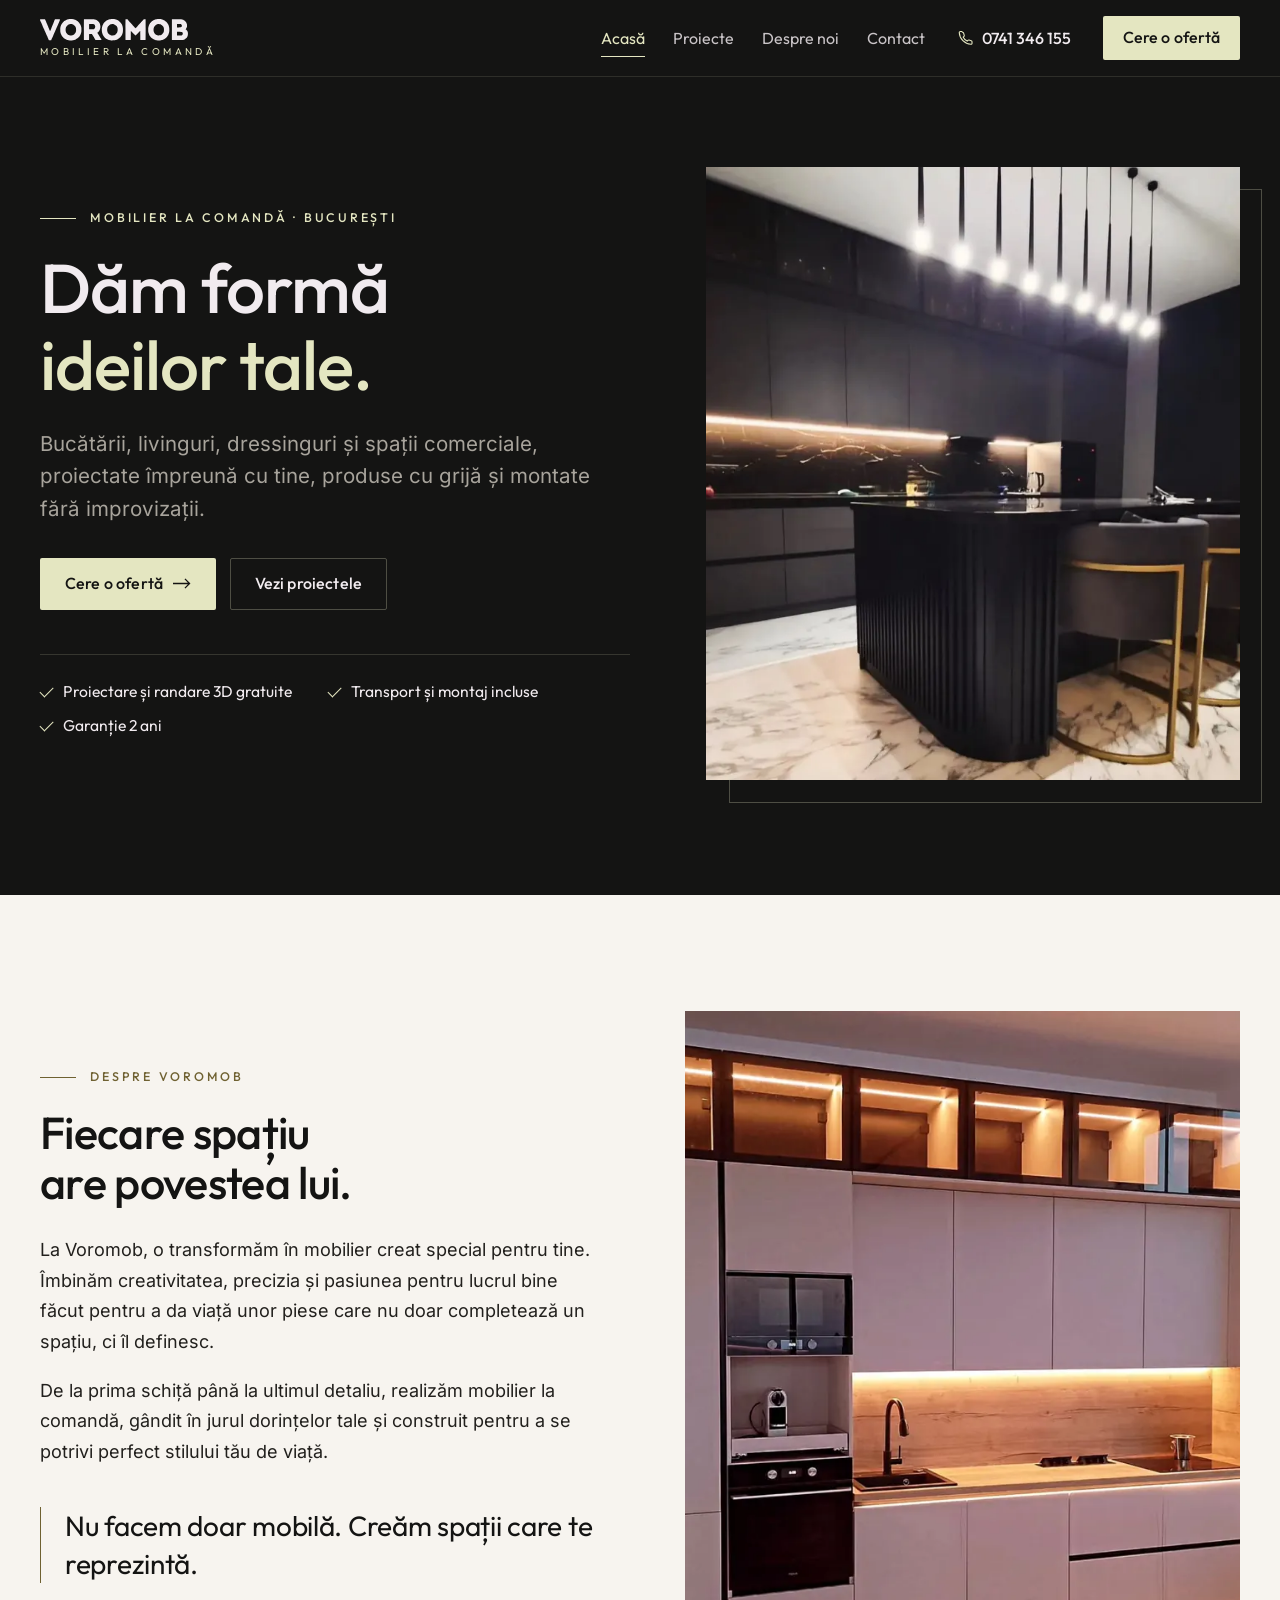
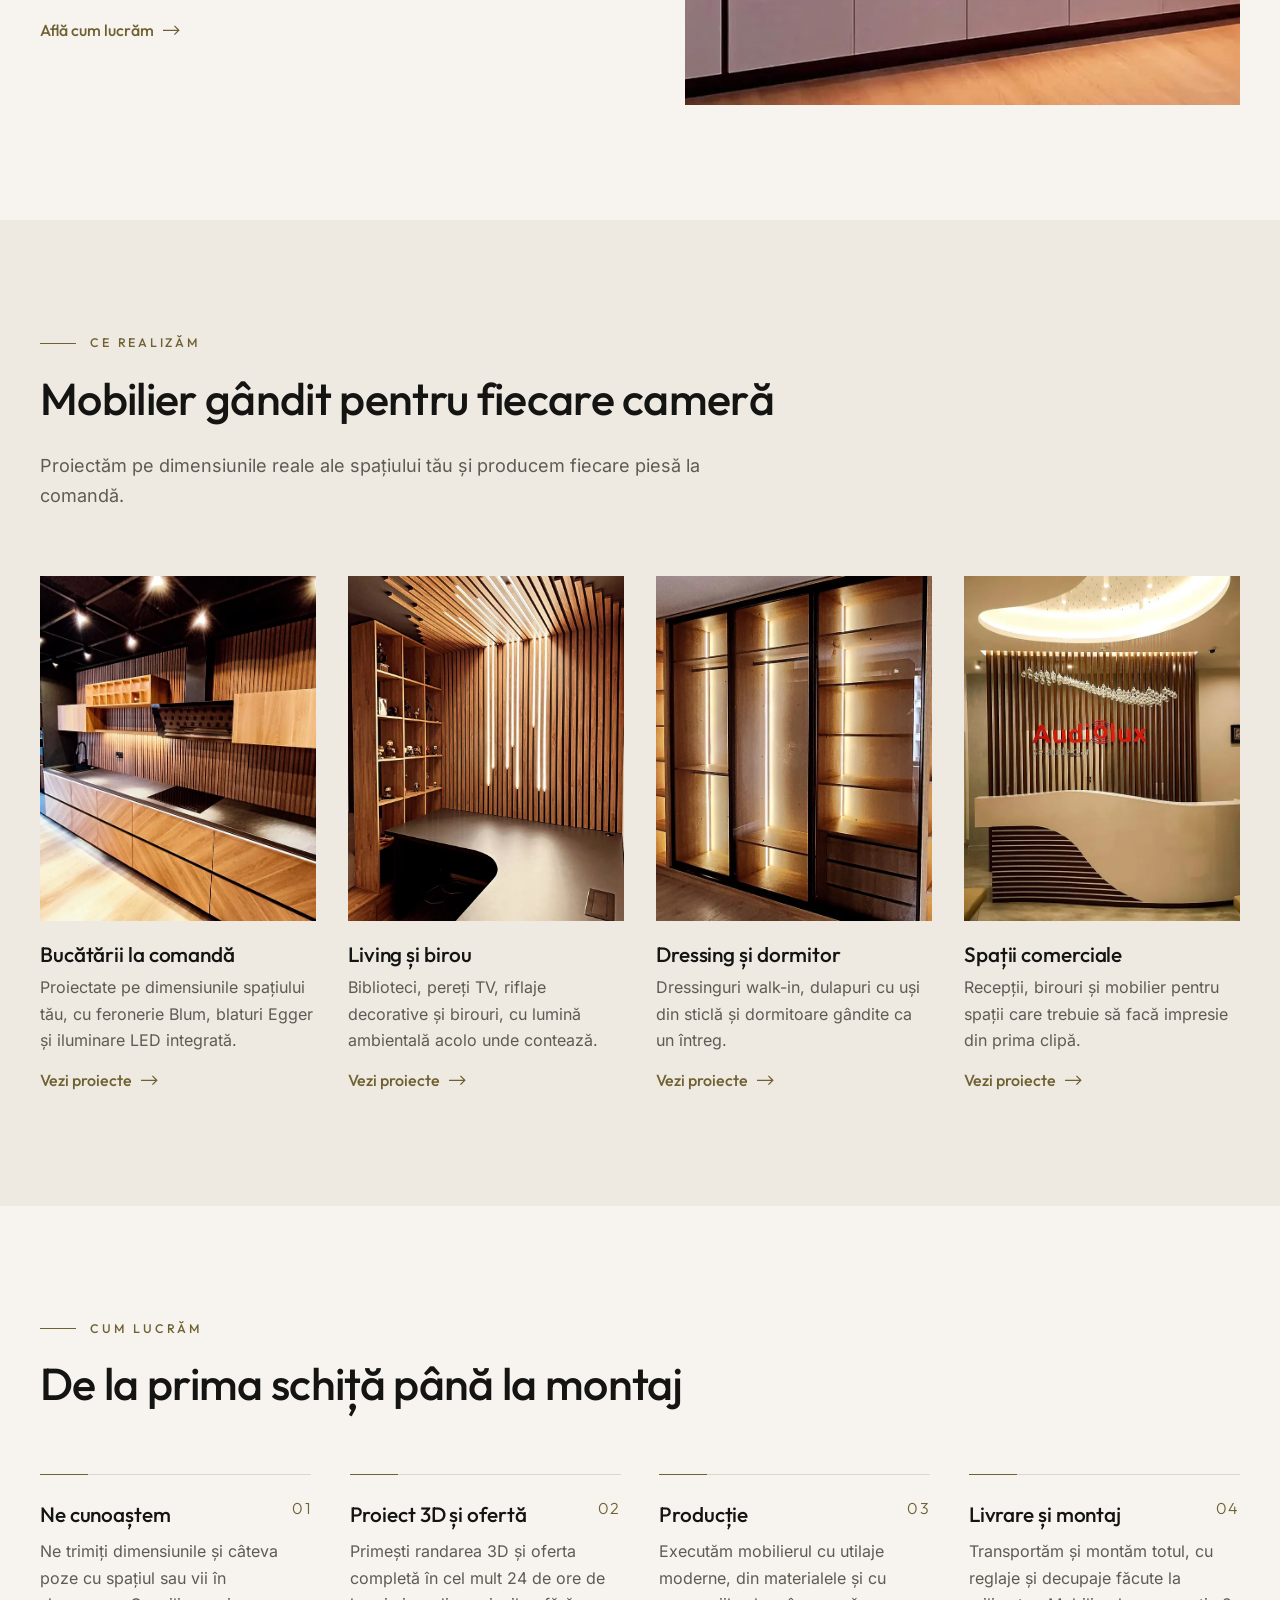
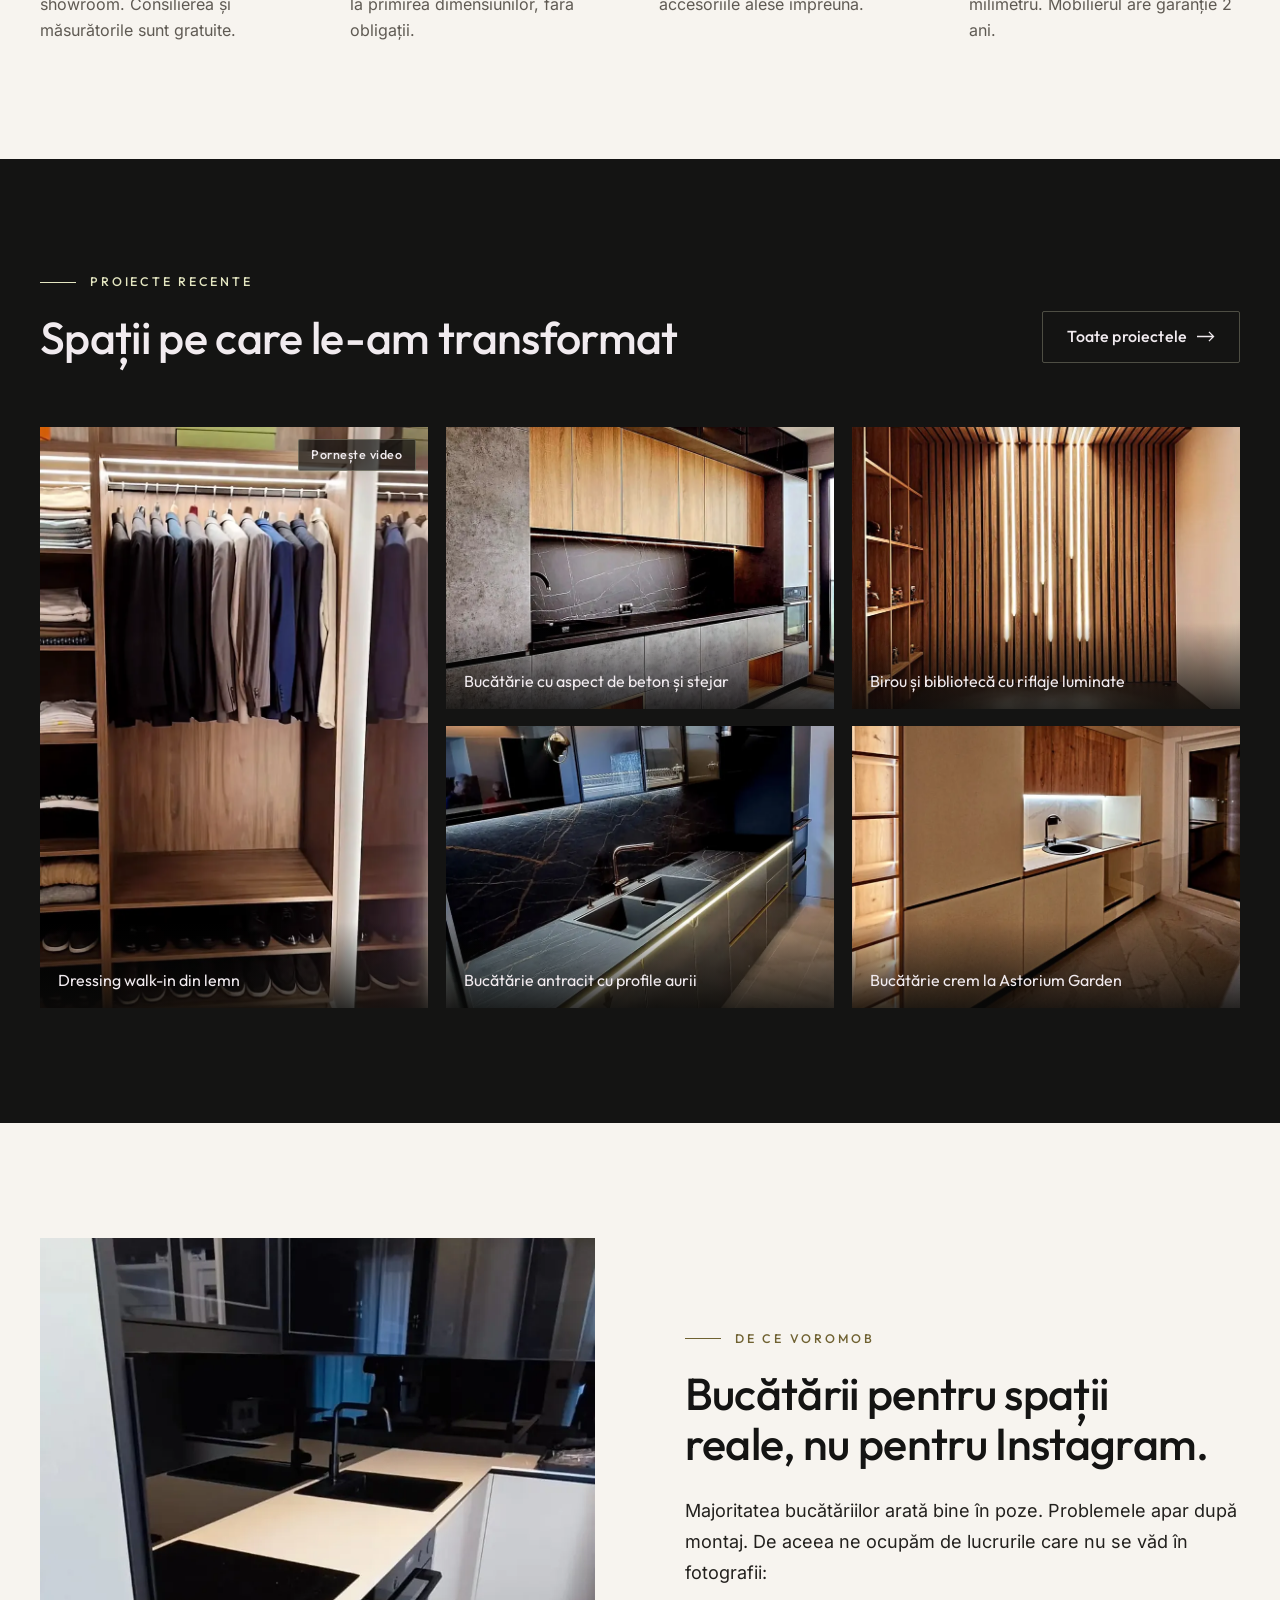
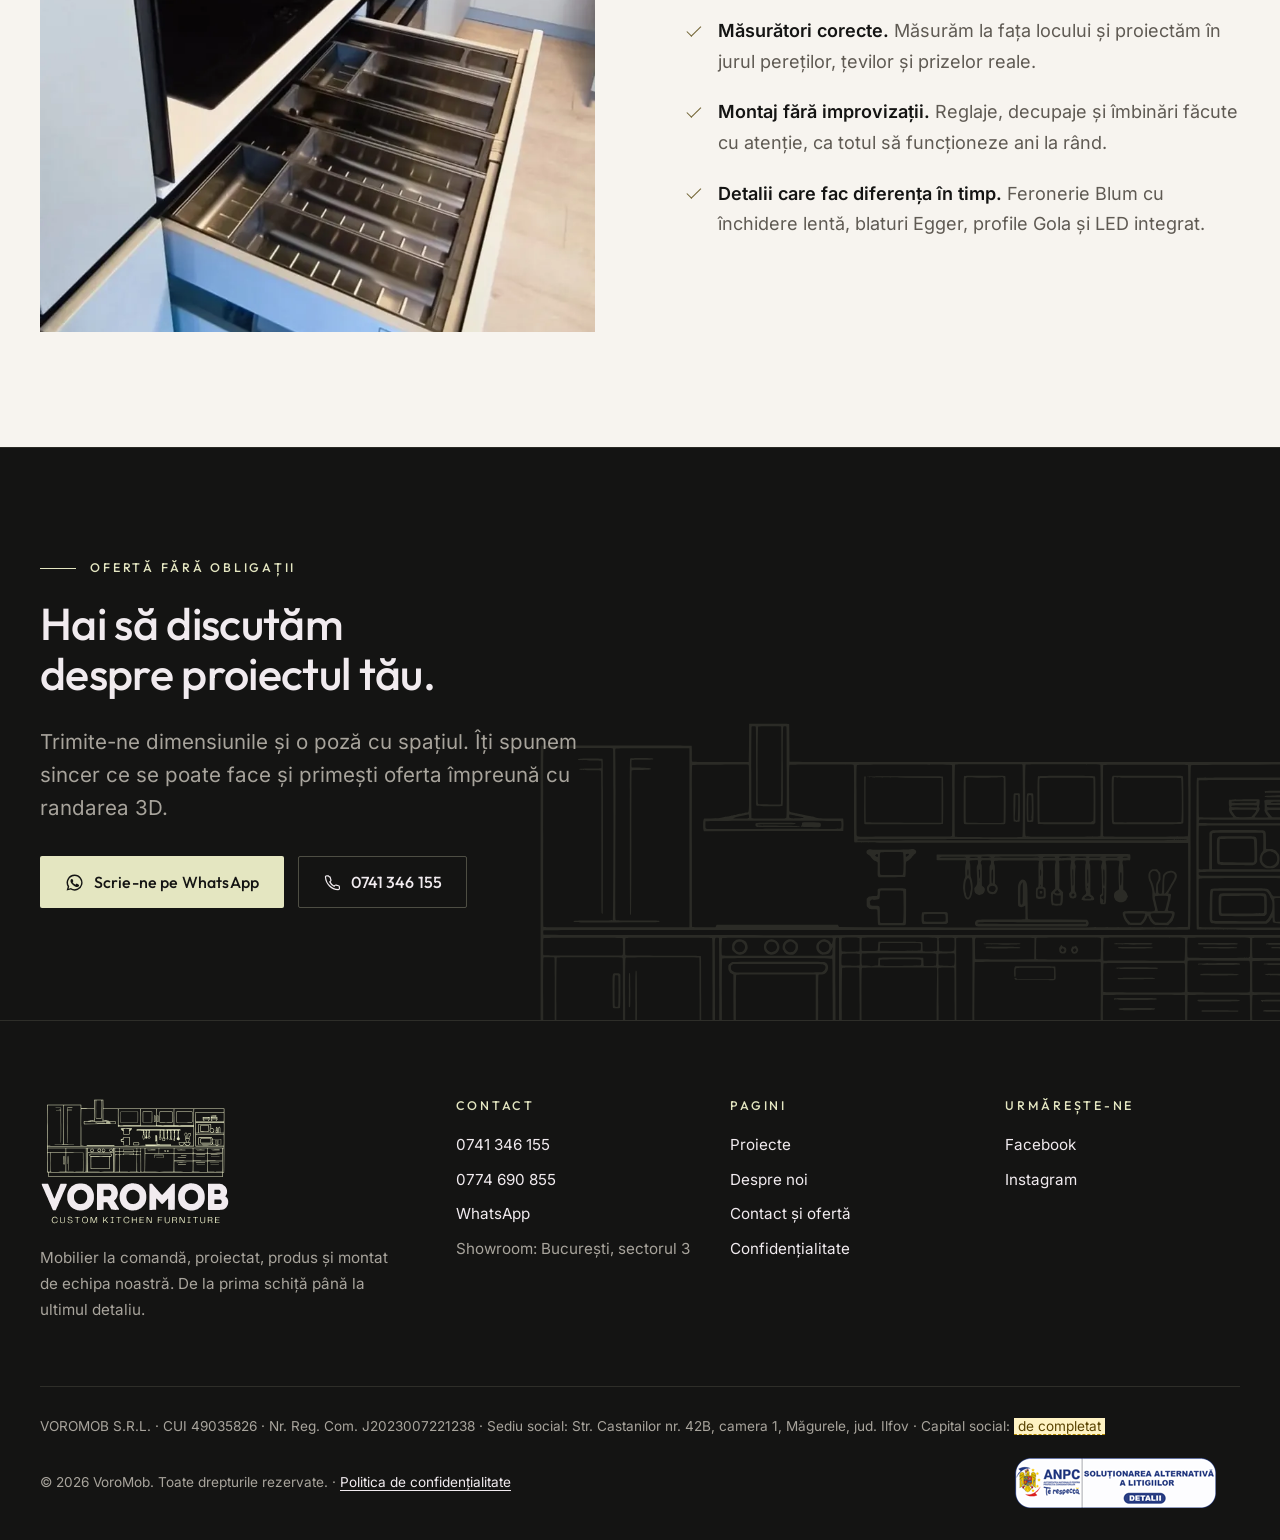
==== index.html @ decb5fa2 "preview 2026-10-20 22:19" ====
<!doctype html>
<html lang="ro">
<head>
<meta charset="utf-8">
<meta name="viewport" content="width=device-width, initial-scale=1">
<title>VoroMob – Mobilier la comandă în București | Bucătării, living, dressing</title>
<meta name="description" content="VoroMob proiectează, produce și montează mobilier la comandă: bucătării, livinguri, dressinguri și spații comerciale. Proiectare 3D gratuită, montaj inclus, garanție 2 ani.">
<meta name="robots" content="noindex, nofollow">
<link rel="canonical" href="https://www.voromob.ro/">
<meta property="og:type" content="website">
<meta property="og:locale" content="ro_RO">
<meta property="og:site_name" content="VoroMob">
<meta property="og:title" content="VoroMob – Mobilier la comandă în București | Bucătării, living, dressing">
<meta property="og:description" content="VoroMob proiectează, produce și montează mobilier la comandă: bucătării, livinguri, dressinguri și spații comerciale. Proiectare 3D gratuită, montaj inclus, garanție 2 ani.">
<meta property="og:url" content="https://www.voromob.ro/">
<meta property="og:image" content="https://www.voromob.ro/img/og-image.jpg">
<meta property="og:image:width" content="1200">
<meta property="og:image:height" content="630">
<meta name="theme-color" content="#141413">
<link rel="icon" href="favicon.svg" type="image/svg+xml">
<link rel="apple-touch-icon" href="img/apple-touch-icon.png">
<link rel="preload" href="fonts/outfit-var-latin.woff2" as="font" type="font/woff2" crossorigin>
<link rel="preload" href="fonts/inter-var-latin.woff2" as="font" type="font/woff2" crossorigin>
<link rel="stylesheet" href="css/style.css">
<link rel="preload" as="image" href="img/wa-4-lg.webp" imagesrcset="img/wa-4-sm.webp 800w, img/wa-4-lg.webp 1290w" imagesizes="(min-width: 960px) 44vw, 100vw">
<script type="application/ld+json">
{"@context": "https://schema.org", "@type": "FurnitureStore", "address": {"@type": "PostalAddress", "addressCountry": "RO", "addressLocality": "Bucure\u0219ti"}, "areaServed": "Bucure\u0219ti", "description": "Mobilier la comand\u0103: buc\u0103t\u0103rii, livinguri, dressinguri \u0219i spa\u021bii comerciale, proiectate, produse \u0219i montate de echipa VoroMob.", "image": "https://www.voromob.ro/img/wa-4-lg.webp", "legalName": "VOROMOB S.R.L.", "logo": "https://www.voromob.ro/img/apple-touch-icon.png", "name": "VoroMob", "sameAs": ["https://www.facebook.com/VoroMob/", "https://www.instagram.com/voromob/"], "telephone": "+40741346155", "url": "https://www.voromob.ro/", "vatID": "RO49035826"}
</script>
</head>
<body class="page-index">
<a class="skip-link" href="#main">Sari la conținut</a>

<header class="site-header">
  <div class="wrap header-bar">
    <a class="brand" href="index.html" aria-label="VoroMob, pagina principală">
<svg class="wordmark" xmlns="http://www.w3.org/2000/svg" viewBox="130.8 507.5 637.5 92.8" aria-hidden="true" focusable="false"><path fill="currentColor" fill-rule="evenodd" d="M258.2 600.0C256.7 599.9 254.8 599.6 254.1 599.4C253.5 599.2 252.6 599.0 252.2 599.0C251.8 599.0 250.9 598.8 250.2 598.5C249.6 598.2 248.8 598.0 248.5 598.0C248.2 598.0 247.7 597.8 247.3 597.5C247.0 597.2 246.3 597.0 245.9 597.0C245.5 597.0 244.9 596.8 244.6 596.5C244.2 596.2 243.7 596.0 243.5 596.0C243.3 596.0 242.8 595.8 242.5 595.5C242.2 595.2 241.7 595.0 241.5 595.0C241.2 595.0 241.0 594.9 240.9 594.7C240.8 594.6 240.3 594.3 239.9 594.1C238.7 593.5 237.5 592.8 235.9 591.5C235.1 590.9 234.1 590.2 233.8 590.0C231.4 588.4 226.6 583.0 224.8 579.7C224.5 579.3 223.8 578.1 223.2 577.0C222.5 575.9 222.0 574.9 222.0 574.7C222.0 574.5 221.8 574.0 221.5 573.7C221.2 573.3 221.0 572.9 221.0 572.7C221.0 572.5 220.8 571.9 220.5 571.4C220.2 570.8 220.0 570.1 220.0 569.8C220.0 569.5 219.8 568.7 219.5 568.0C219.3 567.4 219.0 566.3 218.9 565.7C218.8 565.0 218.6 564.0 218.4 563.4C218.1 562.7 218.0 560.8 218.0 556.9C217.8 548.5 218.0 545.1 218.5 543.7C218.8 543.0 219.0 542.0 219.0 541.4C219.0 540.7 219.2 539.9 219.5 539.4C219.8 539.0 220.0 538.3 220.0 537.9C220.0 537.5 220.2 536.8 220.5 536.5C220.8 536.2 221.0 535.6 221.0 535.2C221.0 534.8 221.2 534.2 221.5 533.8C221.8 533.5 222.0 533.0 222.0 532.7C222.0 532.5 222.2 532.2 222.4 532.0C222.6 531.8 222.8 531.5 222.9 531.2C223.1 530.7 224.0 529.2 225.5 526.9C226.6 525.1 229.8 521.1 231.0 520.0C232.3 518.8 235.9 516.0 236.2 516.0C236.3 516.0 236.6 515.8 236.9 515.5C237.1 515.2 237.5 515.0 237.6 515.0C237.8 515.0 238.5 514.6 239.3 514.1C240.0 513.5 241.2 512.9 241.9 512.5C242.6 512.2 243.5 511.7 244.0 511.5C244.6 511.2 245.2 511.0 245.5 511.0C245.7 511.0 246.2 510.8 246.6 510.5C246.9 510.2 247.5 510.0 247.8 510.0C248.2 510.0 248.9 509.8 249.5 509.5C250.1 509.2 250.9 509.0 251.3 509.0C251.6 509.0 252.5 508.8 253.3 508.5C256.7 507.4 270.1 507.4 273.5 508.5C274.2 508.8 275.2 509.0 275.7 509.0C276.1 509.0 277.0 509.2 277.5 509.5C278.0 509.8 278.8 510.0 279.2 510.0C279.6 510.0 280.1 510.2 280.2 510.4C280.4 510.6 280.8 510.8 281.1 510.8C281.6 510.8 286.4 513.1 287.9 514.0C288.3 514.3 288.9 514.6 289.2 514.8C289.6 515.0 290.2 515.3 290.5 515.6C290.9 515.9 291.5 516.4 291.9 516.6C296.6 520.0 300.9 524.9 303.6 530.1C304.1 531.0 304.6 532.0 304.8 532.4C305.1 532.8 305.2 533.2 305.2 533.4C305.2 533.5 305.5 534.1 305.8 534.6C306.0 535.2 306.2 535.8 306.2 536.0C306.2 536.3 306.4 536.6 306.6 536.8C306.8 536.9 307.0 537.5 307.0 538.0C307.0 538.6 307.2 539.2 307.5 539.6C307.8 540.0 308.0 540.6 308.0 541.3C308.0 541.9 308.2 543.1 308.6 543.9C309.1 545.3 309.1 545.7 309.1 554.0C309.1 561.5 309.0 562.7 308.7 563.4C308.4 563.9 308.2 564.9 308.1 565.7C308.0 566.5 307.7 567.7 307.5 568.3C307.2 568.9 307.0 569.7 307.0 570.0C307.0 570.3 306.8 570.9 306.5 571.4C306.2 571.9 306.0 572.5 306.0 572.7C306.0 573.0 305.8 573.4 305.5 573.8C305.2 574.1 305.0 574.5 305.0 574.8C305.0 575.0 304.6 575.7 304.2 576.4C303.8 577.1 303.4 577.9 303.2 578.2C302.6 579.5 299.9 583.4 298.4 585.2C297.2 586.8 295.7 588.1 292.2 590.8C290.2 592.3 286.6 594.6 284.4 595.7C284.1 595.8 283.4 596.2 282.8 596.5C282.2 596.8 281.5 597.0 281.3 597.0C281.0 597.0 280.3 597.2 279.8 597.5C279.2 597.8 278.6 598.0 278.3 598.0C278.1 598.0 277.4 598.2 276.9 598.5C276.3 598.8 275.5 599.0 275.0 599.0C274.5 599.0 273.6 599.2 273.0 599.4C271.0 600.1 263.9 600.4 258.2 600.0ZM437.5 600.0C435.9 599.9 434.1 599.6 433.4 599.4C432.7 599.2 431.7 599.0 431.2 599.0C430.7 599.0 429.8 598.8 429.3 598.5C428.8 598.2 428.2 598.0 427.9 598.0C427.7 598.0 427.0 597.8 426.5 597.5C426.0 597.2 425.3 597.0 424.9 597.0C424.6 597.0 424.1 596.8 423.9 596.5C423.6 596.2 423.1 596.0 422.8 596.0C422.5 596.0 421.9 595.8 421.6 595.5C421.2 595.2 420.8 595.0 420.6 595.0C420.4 595.0 419.8 594.6 419.1 594.2C417.9 593.3 416.4 592.4 415.8 592.1C415.1 591.8 410.5 588.0 409.2 586.7C407.8 585.3 405.9 582.9 405.1 581.6C404.8 581.2 404.3 580.3 403.9 579.7C403.4 579.1 402.8 577.9 402.4 577.1C402.0 576.3 401.6 575.5 401.5 575.2C401.4 575.0 401.2 574.7 401.1 574.5C401.0 574.3 400.7 573.5 400.4 572.7C400.0 571.9 399.8 571.2 399.8 571.0C399.8 570.8 399.6 570.5 399.5 570.4C399.4 570.2 399.1 569.4 399.0 568.6C398.8 567.8 398.5 566.8 398.4 566.5C398.2 566.1 398.0 565.3 398.0 564.7C398.0 564.1 397.8 563.0 397.6 562.2C397.0 560.2 396.8 548.5 397.3 546.8C397.6 546.2 397.8 544.8 397.9 543.7C398.0 542.5 398.3 541.1 398.5 540.5C398.8 539.8 399.0 539.0 399.0 538.8C399.0 538.5 399.2 537.8 399.5 537.3C399.8 536.8 400.0 536.2 400.0 535.9C400.0 535.7 400.2 535.2 400.4 534.8C400.5 534.4 401.5 532.6 402.4 530.7C403.3 528.8 404.3 527.1 404.5 526.8C404.8 526.6 405.0 526.3 405.0 526.2C405.0 526.0 406.0 524.5 406.6 523.9C406.9 523.6 407.9 522.5 408.8 521.5C411.2 519.1 413.5 517.1 415.9 515.5C418.0 514.1 422.4 511.8 422.9 511.8C423.1 511.8 423.3 511.6 423.5 511.4C423.7 511.2 424.1 511.0 424.3 511.0C424.6 511.0 425.2 510.8 425.6 510.5C426.0 510.2 426.7 510.0 427.1 510.0C427.5 510.0 428.2 509.8 428.6 509.5C429.1 509.2 429.8 509.0 430.4 509.0C431.0 509.0 432.0 508.8 432.7 508.5C434.4 507.9 442.7 507.4 446.2 507.7C447.6 507.9 449.4 508.0 450.1 508.0C450.9 508.0 452.0 508.2 452.8 508.5C453.4 508.8 454.4 509.0 455.0 509.0C455.5 509.0 456.1 509.2 456.4 509.4C456.7 509.5 457.3 509.8 457.9 509.9C458.4 510.0 459.3 510.3 459.7 510.5C460.2 510.8 460.8 511.0 461.0 511.0C461.5 511.0 466.0 513.3 467.9 514.5C468.7 515.1 469.9 515.8 470.5 516.2C472.7 517.6 475.5 520.1 477.2 522.2C477.7 522.9 478.3 523.6 478.6 523.9C478.9 524.2 479.5 525.0 480.0 525.7C480.5 526.5 481.1 527.3 481.4 527.7C481.7 528.1 482.2 528.9 482.6 529.5C482.9 530.2 483.4 530.9 483.6 531.3C483.8 531.6 484.0 532.0 484.0 532.2C484.0 532.4 484.2 532.8 484.4 533.2C485.2 534.3 486.3 537.6 487.1 541.5C488.1 545.8 488.3 549.3 488.2 555.6C488.0 563.1 487.4 566.8 485.1 573.0C484.7 574.2 483.2 577.2 482.5 578.2C482.3 578.6 481.8 579.4 481.4 580.0C479.1 583.5 474.2 588.9 471.4 590.8C469.0 592.6 466.9 593.9 465.2 594.7C464.4 595.1 463.5 595.6 463.2 595.7C461.4 596.7 460.7 597.0 460.3 597.0C460.1 597.0 459.5 597.2 459.1 597.5C458.7 597.8 458.1 598.0 457.8 598.0C457.5 598.0 456.9 598.2 456.5 598.4C456.1 598.6 455.0 598.9 454.0 599.0C453.0 599.1 451.7 599.4 451.1 599.6C449.9 600.0 441.5 600.3 437.5 600.0ZM637.2 600.0C635.7 599.9 633.8 599.6 633.1 599.4C632.5 599.2 631.6 599.0 631.1 599.0C630.7 599.0 629.2 598.6 627.9 598.1C626.5 597.6 625.1 597.1 624.8 597.1C624.4 597.0 623.9 596.7 623.5 596.5C623.2 596.2 622.7 596.0 622.4 596.0C622.1 596.0 621.6 595.8 621.4 595.5C621.1 595.2 620.7 595.0 620.5 595.0C620.3 595.0 619.9 594.8 619.8 594.6C619.6 594.4 619.3 594.2 619.1 594.2C618.9 594.2 618.5 594.0 618.0 593.6C617.6 593.3 617.2 593.0 617.0 593.0C616.8 593.0 616.4 592.8 616.0 592.5C615.7 592.2 614.6 591.4 613.6 590.7C612.1 589.6 606.3 584.0 605.6 583.0C604.8 581.9 602.7 578.4 602.1 577.4C601.2 575.6 599.5 571.4 598.9 569.1C598.7 568.4 598.4 567.3 598.1 566.5C597.9 565.8 597.8 564.8 597.8 564.5C597.8 564.1 597.6 563.4 597.4 562.9C597.0 562.0 597.0 560.7 597.0 554.1C597.0 547.1 597.0 546.2 597.5 544.5C597.8 543.5 598.0 542.3 598.0 541.8C598.0 541.4 598.2 540.6 598.5 540.0C598.8 539.4 599.0 538.7 599.0 538.4C599.0 538.1 599.2 537.3 599.5 536.5C599.8 535.7 600.3 534.6 600.6 533.9C600.8 533.2 601.4 532.0 601.8 531.1C602.2 530.3 602.7 529.3 603.0 528.9C603.2 528.5 603.4 528.1 603.5 528.0C603.6 527.9 604.0 527.3 604.4 526.6C604.8 525.9 605.3 525.2 605.5 525.0C605.7 524.7 606.3 524.0 606.9 523.3C608.9 520.9 614.9 515.6 616.4 515.0C616.5 515.0 616.8 514.8 617.0 514.6C617.5 514.2 622.3 511.8 622.6 511.8C622.8 511.8 623.1 511.6 623.2 511.4C623.4 511.2 623.8 511.0 624.1 511.0C624.4 511.0 625.0 510.8 625.4 510.5C625.8 510.2 626.4 510.0 626.8 510.0C627.1 510.0 627.9 509.8 628.5 509.5C629.1 509.2 629.9 509.0 630.3 509.0C630.8 509.0 631.8 508.8 632.5 508.5C634.6 507.8 642.5 507.4 646.1 507.7C647.6 507.9 649.4 508.0 650.0 508.0C650.7 508.0 651.7 508.2 652.3 508.5C652.9 508.8 653.9 509.0 654.6 509.0C655.5 509.0 656.1 509.2 656.5 509.5C656.8 509.8 657.5 510.0 658.0 510.0C658.4 510.0 659.1 510.2 659.4 510.5C659.8 510.8 660.4 511.0 660.7 511.0C661.1 511.0 661.6 511.2 661.9 511.5C662.1 511.8 662.6 512.0 663.0 512.0C663.4 512.0 663.8 512.2 664.0 512.4C664.2 512.6 664.8 513.0 665.5 513.3C666.1 513.6 666.9 514.1 667.3 514.4C667.7 514.7 668.1 515.0 668.3 515.0C668.8 515.0 672.8 517.9 674.5 519.6C676.2 521.3 678.9 524.4 680.6 526.9C682.4 529.4 685.0 534.3 685.0 535.1C685.0 535.4 685.1 535.8 685.2 535.9C685.6 536.3 687.2 542.7 687.6 546.0C688.0 548.9 688.2 558.1 687.9 560.2C687.8 560.7 687.6 561.9 687.5 562.8C686.7 567.8 684.7 574.4 683.5 576.0C683.2 576.3 683.0 576.8 683.0 577.0C683.0 577.2 682.8 577.6 682.5 577.9C682.2 578.1 682.0 578.5 682.0 578.6C682.0 578.8 681.8 579.1 681.5 579.4C681.2 579.6 681.0 579.9 681.0 580.1C681.0 580.5 677.4 585.1 675.5 587.0C672.6 589.9 667.4 593.8 664.8 594.9C664.1 595.2 663.4 595.5 663.0 595.7C661.5 596.5 660.5 597.0 660.1 597.0C659.8 597.0 659.3 597.2 658.9 597.5C658.5 597.8 657.9 598.0 657.6 598.0C657.3 598.0 656.5 598.2 655.7 598.5C655.0 598.7 653.8 599.0 653.0 599.1C652.3 599.2 651.4 599.4 651.2 599.5C650.9 599.7 650.1 599.8 649.4 599.9C643.6 600.1 639.7 600.2 637.2 600.0ZM171.6 599.2L169.1 599.1L168.1 597.0C167.5 595.8 167.0 594.7 167.0 594.6C167.0 594.3 165.6 591.1 164.1 587.9C163.7 586.9 163.0 585.3 162.6 584.4C161.9 582.5 161.6 581.8 161.3 581.2C160.8 580.4 160.0 578.7 160.0 578.4C160.0 578.2 159.8 577.8 159.5 577.5C159.3 577.1 159.0 576.5 158.9 576.1C158.8 575.6 158.6 575.2 158.4 575.0C158.2 574.9 158.0 574.4 157.9 574.1C157.8 573.7 157.6 573.2 157.4 573.0C157.2 572.8 157.0 572.3 156.9 571.9C156.8 571.5 156.4 570.4 155.9 569.4C155.4 568.4 154.8 566.8 154.4 565.9C154.0 564.9 153.5 563.9 153.3 563.6C153.2 563.4 153.0 563.0 153.0 562.7C153.0 562.3 149.9 555.3 149.4 554.4C149.2 554.1 149.0 553.5 148.9 553.1C148.8 552.6 148.6 552.2 148.4 552.0C148.2 551.8 148.0 551.6 148.0 551.4C148.0 551.3 147.6 550.3 147.0 549.1C145.8 546.6 141.0 535.7 141.0 535.4C141.0 535.3 140.5 534.0 139.9 532.5C138.1 528.5 137.7 527.7 137.5 527.2C137.4 527.0 137.2 526.7 137.1 526.5C137.0 526.3 136.5 525.2 136.0 524.1C135.4 523.0 135.0 522.0 135.0 521.9C135.0 521.8 134.8 521.2 134.5 520.5C134.2 519.9 133.7 518.8 133.3 518.0C133.0 517.2 132.3 515.8 131.8 514.8C131.1 513.3 130.9 512.7 130.9 511.2C130.8 510.1 130.9 509.3 131.1 509.2C131.3 509.1 136.0 509.0 141.7 509.0L152.0 509.0L152.6 509.6C153.0 510.0 153.2 510.5 153.2 511.0C153.2 511.4 153.4 511.8 153.6 512.0C153.8 512.2 154.0 512.5 154.0 512.6C154.0 513.0 154.6 514.4 156.0 517.4C156.6 518.5 157.0 519.6 157.0 519.8C157.0 520.1 157.2 520.6 157.5 520.9C157.8 521.3 158.0 521.8 158.0 522.1C158.0 522.4 158.2 523.0 158.5 523.4C158.8 523.8 159.0 524.3 159.0 524.5C159.0 524.8 159.2 525.2 159.5 525.6C159.8 525.9 160.0 526.5 160.0 526.8C160.0 527.1 160.2 527.6 160.4 527.9C160.6 528.2 161.1 529.3 161.5 530.4C162.6 533.0 163.9 536.6 164.5 538.2C165.1 539.7 166.0 541.9 166.6 543.0C166.8 543.4 167.0 543.8 167.0 544.0C167.0 544.3 167.7 545.9 168.5 547.5C168.8 548.1 169.0 548.6 169.0 548.8C169.0 548.9 169.4 550.0 170.0 551.2C170.6 552.3 171.0 553.4 171.0 553.5C171.0 553.7 171.2 554.2 171.5 554.8C172.8 557.4 173.0 557.8 173.0 558.2C173.0 558.8 174.1 559.6 174.5 559.4C174.6 559.3 174.8 558.9 174.9 558.5C175.0 558.1 175.2 557.7 175.4 557.5C175.6 557.3 175.8 557.0 175.8 556.8C175.8 556.6 176.0 555.8 176.4 555.1C176.7 554.4 177.0 553.7 177.0 553.5C177.0 553.2 177.2 552.9 177.3 552.8C177.5 552.6 177.8 552.1 177.8 551.7C177.9 551.2 178.3 550.0 178.8 549.0C179.2 548.0 179.7 546.6 179.9 545.9C180.1 545.2 180.5 544.3 180.6 544.0C180.8 543.7 181.2 542.7 181.5 541.9C181.8 541.0 182.3 540.0 182.5 539.5C182.8 539.0 183.0 538.4 183.0 538.2C183.0 538.0 183.2 537.5 183.5 537.2C183.8 536.8 184.0 536.3 184.0 536.0C184.0 535.7 184.2 535.2 184.5 534.8C184.8 534.5 185.0 533.9 185.0 533.6C185.0 533.2 185.2 532.7 185.5 532.3C185.8 532.0 186.0 531.4 186.0 531.1C186.0 530.8 186.2 530.4 186.4 530.3C186.6 530.1 186.8 529.5 186.9 529.0C187.0 528.5 187.2 527.9 187.4 527.7C187.6 527.6 187.8 527.1 187.9 526.7C188.0 526.2 188.4 525.1 188.9 524.1C189.3 523.2 189.8 521.9 190.0 521.3C190.1 520.7 190.4 520.2 190.5 520.1C190.6 520.0 190.8 519.8 190.8 519.6C190.8 519.4 190.9 518.8 191.1 518.4C191.8 516.8 193.0 513.7 193.0 513.4C193.0 513.2 193.3 512.5 193.6 511.9C194.0 511.2 194.2 510.5 194.2 510.3C194.2 510.0 194.5 509.6 194.7 509.4C195.1 509.0 196.2 509.0 205.6 509.0C217.7 509.0 216.7 508.7 216.3 511.8C216.1 513.0 215.7 514.3 215.2 515.5C214.7 516.6 214.0 518.2 213.6 519.2C212.7 521.4 211.1 525.3 210.3 527.0C210.0 527.8 209.5 528.8 209.3 529.2C209.1 529.7 208.7 530.5 208.5 531.0C208.2 531.6 208.0 532.1 208.0 532.3C208.0 532.4 207.8 532.8 207.5 533.2C207.2 533.5 207.0 534.0 207.0 534.3C207.0 534.6 206.8 535.1 206.5 535.4C206.2 535.8 206.0 536.2 206.0 536.4C206.0 536.6 205.8 537.1 205.6 537.5C205.4 537.8 204.9 538.9 204.5 539.9C204.1 540.8 203.4 542.3 203.0 543.1C202.6 544.0 202.0 545.5 201.5 546.6C200.3 549.9 198.8 553.5 197.9 555.4C197.4 556.4 197.0 557.4 197.0 557.5C197.0 557.7 196.8 558.2 196.5 558.7C196.1 559.6 195.6 560.6 194.4 563.2C194.2 563.9 193.8 564.5 193.7 564.8C193.6 565.0 193.4 565.3 193.3 565.5C193.3 565.7 192.9 566.5 192.6 567.2C191.4 569.9 191.0 570.6 190.5 571.9C190.3 572.6 189.6 574.2 189.0 575.5C188.5 576.8 188.0 577.9 188.0 578.0C188.0 578.1 187.6 579.2 187.0 580.3C186.4 581.5 186.0 582.6 186.0 582.8C186.0 583.0 185.8 583.5 185.5 583.9C185.2 584.3 185.0 584.8 185.0 584.9C185.0 585.2 184.3 586.7 181.8 591.9C181.4 592.9 181.0 593.8 181.0 594.0C181.0 594.2 180.8 594.6 180.5 594.9C180.2 595.3 180.0 595.8 180.0 596.1C180.0 596.4 179.8 596.8 179.6 597.0C179.4 597.2 179.2 597.6 179.1 598.0C179.0 598.4 178.8 598.8 178.7 599.0C178.3 599.3 174.8 599.4 171.6 599.2ZM499.4 598.2C498.9 597.9 498.8 509.5 499.3 509.1C499.5 508.9 501.2 508.8 503.6 508.9L507.5 508.9L508.6 510.1C509.2 510.8 510.0 511.8 510.4 512.2C510.8 512.7 511.3 513.3 511.5 513.5C511.7 513.7 512.3 514.4 512.8 515.0C513.2 515.6 514.9 517.4 516.4 519.0C517.9 520.6 520.0 522.9 521.1 524.2C522.2 525.5 523.2 526.7 523.4 526.9C524.2 527.8 528.9 532.9 530.0 534.2C530.8 535.1 532.3 536.7 533.3 537.8C534.3 538.8 535.6 540.2 536.2 541.0C538.5 543.7 538.9 544.1 540.4 545.7C541.3 546.5 542.1 547.2 542.3 547.2C542.4 547.2 543.2 546.6 543.9 545.8C544.7 545.0 546.6 543.1 548.1 541.5C549.6 539.9 552.0 537.4 553.2 535.9C554.5 534.4 557.3 531.4 559.3 529.2C563.8 524.7 564.8 523.6 565.3 522.8C565.5 522.4 567.7 520.0 570.1 517.5C572.6 515.0 575.3 512.0 576.2 511.0C577.7 509.3 577.9 509.1 579.0 509.0C580.4 508.8 585.4 508.9 585.7 509.1C586.2 509.4 586.1 597.6 585.7 598.0C585.2 598.4 563.8 598.4 563.4 598.0C563.1 597.7 563.0 594.8 562.9 578.4C562.9 558.8 562.9 558.4 562.0 559.3C561.8 559.5 559.7 561.7 557.4 564.0C553.5 568.0 551.4 570.2 548.2 573.7C547.5 574.4 546.2 575.7 545.2 576.6C543.6 578.1 543.4 578.2 542.4 578.2C541.3 578.2 541.1 578.2 539.4 576.4C538.4 575.4 537.1 574.1 536.6 573.5C536.1 572.9 534.1 570.7 532.2 568.8C530.2 566.8 527.3 563.7 525.8 562.1C523.0 559.0 522.4 558.6 522.2 559.4C522.1 559.6 522.0 568.3 522.0 578.8C522.0 589.3 521.9 597.9 521.8 598.0C521.6 598.3 499.8 598.4 499.4 598.2ZM699.2 598.1C699.1 597.9 699.0 580.1 699.1 553.5L699.1 509.1L719.9 509.1C737.6 509.0 740.8 509.0 741.6 509.4C742.2 509.6 743.2 509.8 743.9 509.9C744.6 510.0 745.5 510.3 746.0 510.5C746.5 510.8 747.1 511.0 747.4 511.0C747.6 511.0 748.4 511.4 749.1 511.8C749.8 512.2 750.7 512.7 751.1 512.9C752.5 513.7 755.9 516.4 757.6 518.1C759.9 520.4 762.3 524.5 763.1 527.6C763.3 528.3 763.7 529.5 763.9 530.2C764.4 531.9 764.5 539.3 764.1 540.9C763.0 544.8 761.0 548.6 759.1 550.8C758.3 551.6 758.4 552.4 759.3 553.0C761.1 554.1 762.0 554.8 763.0 555.9C763.6 556.6 764.3 557.4 764.5 557.7C764.8 558.0 765.0 558.3 765.0 558.4C765.0 558.5 765.2 558.8 765.5 559.1C766.4 560.3 767.7 564.1 768.0 566.8C768.4 569.5 768.1 576.6 767.6 577.6C767.4 578.0 767.2 578.8 767.1 579.2C766.7 581.7 763.7 587.2 761.4 589.8C760.1 591.3 757.4 593.6 756.2 594.2C755.2 594.8 754.5 595.2 754.0 595.6C753.8 595.8 753.3 596.0 753.0 596.0C752.7 596.0 752.2 596.2 751.8 596.5C751.4 596.7 750.6 597.0 750.0 597.1C749.4 597.2 748.6 597.5 748.2 597.7C747.4 598.1 745.8 598.1 729.0 598.2C718.9 598.2 708.1 598.3 705.0 598.3C701.2 598.4 699.4 598.3 699.2 598.1ZM320.0 597.6C319.6 596.7 319.7 510.1 320.0 509.5C320.3 509.0 320.8 509.0 341.9 509.0C360.3 509.0 363.8 509.1 364.6 509.4C365.2 509.6 366.3 509.8 367.1 509.9C367.9 510.0 369.0 510.3 369.5 510.5C370.0 510.8 370.6 511.0 370.9 511.0C371.7 511.0 375.3 512.9 378.1 514.9C380.8 516.7 384.2 519.9 384.9 521.3C385.1 521.7 385.6 522.4 385.9 522.8C386.7 523.8 389.0 528.6 389.0 529.4C389.0 529.6 389.2 530.4 389.5 531.2C389.8 531.9 390.2 534.4 390.5 536.5L391.1 540.5L390.5 544.7C389.9 549.3 389.2 551.7 387.6 555.1C386.5 557.6 384.3 561.0 383.2 562.0C382.1 563.1 379.4 565.4 378.7 565.8C377.5 566.6 377.5 566.6 381.1 572.2C381.9 573.4 382.7 574.8 383.0 575.2C383.3 575.7 384.1 577.0 384.8 578.1C385.5 579.2 387.0 581.7 388.1 583.6C389.2 585.5 390.7 588.1 391.5 589.3C392.3 590.6 393.0 591.6 393.0 591.7C393.0 592.0 394.4 593.9 394.8 594.2C395.1 594.5 395.2 597.5 394.9 598.0C394.8 598.2 389.5 598.2 382.4 598.2C369.3 598.2 369.0 598.2 369.0 597.0C369.0 596.8 368.8 596.4 368.5 596.1C368.2 595.9 368.0 595.5 368.0 595.4C368.0 595.1 366.6 592.4 366.0 591.5C365.5 590.8 364.7 589.4 364.0 588.0C363.4 587.0 363.1 586.4 362.5 585.5C362.2 585.1 361.7 584.2 361.4 583.5C360.7 582.2 359.5 580.2 358.5 578.7C358.3 578.4 358.0 577.9 357.9 577.6C357.8 577.3 357.6 577.0 357.5 577.0C357.4 577.0 357.1 576.6 356.9 576.2C356.7 575.7 356.4 575.1 356.2 574.9C355.0 572.9 354.6 572.4 354.4 572.2C353.9 571.9 342.9 572.0 342.6 572.3C342.3 572.5 342.2 575.7 342.2 585.0C342.2 591.9 342.2 597.6 342.1 597.9C342.0 598.2 340.8 598.2 331.1 598.2L320.2 598.2L320.0 597.6ZM266.2 578.1C268.0 578.0 269.8 577.6 270.2 577.4C270.6 577.2 271.2 577.0 271.4 577.0C273.0 577.0 278.4 573.2 280.3 570.9C280.8 570.2 281.3 569.5 281.5 569.4C282.2 568.5 283.7 566.0 283.9 565.5C284.0 565.2 284.2 564.7 284.4 564.5C284.6 564.2 284.9 563.5 285.0 562.8C285.1 562.1 285.3 561.4 285.5 561.2C286.4 560.1 286.3 548.1 285.4 546.3C285.2 545.9 285.0 545.2 285.0 544.9C285.0 544.0 283.2 540.8 281.3 538.2C279.6 535.9 275.2 532.0 274.4 532.0C274.1 532.0 273.7 531.8 273.3 531.5C273.0 531.2 272.5 531.0 272.2 531.0C271.9 531.0 271.4 530.8 271.0 530.6C270.6 530.4 269.7 530.2 268.8 530.0C268.0 529.9 267.1 529.7 266.7 529.5C265.5 529.1 256.8 530.0 255.9 530.7C255.8 530.8 255.3 531.0 254.8 531.1C254.4 531.2 254.0 531.4 253.9 531.5C253.8 531.6 253.1 532.0 252.3 532.4C249.6 533.7 243.0 541.0 243.0 542.7C243.0 542.9 242.8 543.4 242.5 543.9C242.2 544.4 242.0 545.1 242.0 545.4C242.0 545.7 241.8 546.4 241.6 546.9C241.1 548.1 240.8 556.0 241.2 558.5C241.5 560.5 242.2 563.1 242.6 564.1C243.4 565.8 243.5 566.1 243.8 566.7C244.0 567.0 244.4 567.5 244.6 567.7C244.8 568.0 245.0 568.3 245.0 568.4C245.0 568.5 245.3 568.9 245.6 569.2C245.9 569.5 246.5 570.2 247.0 570.9C248.1 572.4 251.5 575.1 253.5 576.0C255.6 577.0 258.5 577.9 260.6 578.2C261.6 578.3 262.5 578.4 262.6 578.5C262.8 578.5 264.3 578.3 266.2 578.1ZM446.0 578.1C447.6 577.9 449.2 577.5 449.5 577.4C449.9 577.2 450.4 577.0 450.5 577.0C451.1 577.0 455.0 574.9 456.3 573.9C462.0 569.5 464.6 564.3 465.3 556.1C465.7 550.5 464.9 545.8 462.8 541.4C461.9 539.7 461.3 538.8 459.2 536.7C456.1 533.5 454.3 532.3 450.1 530.7C448.1 529.8 443.6 529.2 441.2 529.5C438.0 529.9 436.4 530.2 435.6 530.6C435.1 530.8 434.6 531.0 434.3 531.0C434.0 531.0 433.5 531.2 433.2 531.5C432.8 531.8 432.4 532.0 432.1 532.0C431.9 532.0 431.6 532.2 431.3 532.5C431.1 532.8 430.8 533.0 430.6 533.0C430.5 533.0 430.1 533.2 429.9 533.5C429.6 533.8 429.3 534.0 429.1 534.0C428.6 534.0 425.5 537.3 424.4 539.0C422.6 541.7 421.0 545.4 421.0 547.0C421.0 547.6 420.8 548.4 420.6 548.9C420.0 550.3 420.0 556.6 420.6 558.7C420.8 559.6 421.0 560.7 421.0 561.2C421.0 561.8 421.2 562.4 421.5 562.8C421.8 563.2 422.0 563.7 422.0 564.1C422.0 564.4 422.2 565.0 422.5 565.3C422.8 565.7 423.0 566.1 423.0 566.3C423.0 567.2 426.9 572.1 428.6 573.5C429.2 573.9 429.8 574.3 429.9 574.5C430.6 575.1 434.5 577.0 435.0 577.0C435.3 577.0 435.8 577.2 436.1 577.3C436.6 577.7 439.2 578.1 441.5 578.3C442.0 578.4 442.5 578.4 442.8 578.5C443.0 578.5 444.4 578.3 446.0 578.1ZM646.6 578.0C647.6 577.9 648.8 577.6 649.2 577.4C649.6 577.2 650.1 577.0 650.3 577.0C650.7 577.0 653.3 575.7 654.3 575.1C654.6 574.8 655.4 574.3 656.0 573.9C658.3 572.4 661.1 569.1 662.5 566.2C662.9 565.3 663.4 564.4 663.5 564.2C663.6 564.0 664.0 562.8 664.3 561.6C665.1 558.3 665.1 549.4 664.3 546.2C663.4 542.6 662.6 540.9 660.6 538.5C658.3 535.7 656.1 533.6 654.7 533.0C654.4 532.9 653.6 532.4 652.9 532.0C652.3 531.6 651.4 531.2 651.1 531.1C650.7 531.0 650.1 530.8 649.7 530.6C649.4 530.4 647.7 530.0 646.0 529.7C643.3 529.3 642.6 529.2 640.9 529.5C636.5 530.1 635.7 530.2 635.3 530.6C635.0 530.8 634.6 531.0 634.4 531.0C634.1 531.0 633.6 531.2 633.2 531.4C632.9 531.6 632.3 531.9 631.9 532.1C629.9 533.1 628.2 534.3 627.1 535.5C626.6 536.1 625.8 536.9 625.5 537.3C624.3 538.6 623.3 540.1 622.6 541.6C622.2 542.5 621.8 543.5 621.6 543.9C621.3 544.3 621.1 545.2 621.0 545.9C620.9 546.6 620.6 547.6 620.4 548.2C619.8 549.8 619.9 558.6 620.6 560.1C620.8 560.6 621.0 561.4 621.0 561.8C621.0 562.3 621.2 563.0 621.4 563.4C621.6 563.8 622.0 564.7 622.3 565.4C623.3 568.1 628.0 574.0 629.1 574.0C629.3 574.0 629.6 574.2 629.9 574.5C630.1 574.8 630.5 575.0 630.6 575.0C630.8 575.0 631.1 575.2 631.4 575.5C631.6 575.8 632.1 576.0 632.3 576.0C632.6 576.0 633.0 576.2 633.2 576.3C634.1 577.1 637.1 577.9 640.5 578.2C642.5 578.5 643.4 578.4 646.6 578.0ZM741.1 578.1C742.5 577.9 744.4 576.2 745.3 574.4C746.2 572.6 746.3 568.3 745.5 567.2C745.2 566.8 745.0 566.4 745.0 566.3C745.0 565.8 743.5 564.2 742.4 563.6L741.3 563.0L731.4 562.9C726.0 562.9 721.5 562.9 721.3 562.9C720.9 563.1 720.9 577.8 721.3 578.2C721.6 578.5 739.2 578.4 741.1 578.1ZM362.9 551.3C364.5 550.2 365.5 549.4 366.1 548.5C367.1 546.8 368.0 544.9 368.0 544.4C368.0 544.1 368.2 543.0 368.4 542.0C368.8 540.4 368.8 540.2 368.4 538.9C368.2 538.2 368.0 537.3 368.0 536.9C368.0 535.0 365.5 531.4 363.3 530.1C361.8 529.2 357.8 528.9 349.3 529.1C343.3 529.3 342.7 529.4 342.5 529.8C342.1 530.5 342.2 551.3 342.6 551.7C342.8 552.0 345.0 552.0 352.4 552.0L361.9 551.9L362.9 551.3ZM738.0 543.5C739.6 542.9 740.3 542.2 741.4 540.1C742.3 538.5 742.3 534.8 741.4 533.3C739.9 530.8 739.6 530.5 738.5 529.9C737.4 529.3 737.2 529.3 729.5 529.2C725.1 529.2 721.4 529.3 721.3 529.4C721.0 529.5 720.9 543.5 721.2 543.8C721.3 543.9 724.8 544.0 729.0 544.0C736.1 544.0 736.7 544.0 738.0 543.5Z"/></svg>      <span class="brand-tag">Mobilier la comandă</span>
    </a>
    <button class="nav-toggle" type="button" aria-expanded="false" aria-controls="site-nav">
      <span class="nav-toggle-bars" aria-hidden="true"></span><span class="visually-hidden">Meniu</span>
    </button>
    <nav id="site-nav" class="site-nav" aria-label="Meniu principal">
      <ul>
        <li><a href="index.html" aria-current="page">Acasă</a></li>
        <li><a href="proiecte.html">Proiecte</a></li>
        <li><a href="despre.html">Despre noi</a></li>
        <li><a href="contact.html">Contact</a></li>
      </ul>
      <a class="nav-phone" href="tel:+40741346155"><svg class="ico" viewBox="0 0 24 24" aria-hidden="true" focusable="false"><path fill="none" stroke="currentColor" stroke-width="1.5" d="M6.6 3.5h-2a1.5 1.5 0 0 0-1.5 1.6 16.9 16.9 0 0 0 15.8 15.8 1.5 1.5 0 0 0 1.6-1.5v-2a1.5 1.5 0 0 0-1.1-1.4l-3-.9a1.5 1.5 0 0 0-1.5.4l-1 1a12.4 12.4 0 0 1-5.4-5.4l1-1a1.5 1.5 0 0 0 .4-1.5l-.9-3a1.5 1.5 0 0 0-1.4-1.1Z"/></svg>0741 346 155</a>
      <a class="btn btn-gold nav-cta" href="contact.html">Cere o ofertă</a>
    </nav>
  </div>
</header>

<main id="main">
<section class="hero on-dark">
  <div class="wrap hero-grid">
    <div class="hero-text">
      <p class="eyebrow">Mobilier la comandă · București</p>
      <h1>Dăm formă <span class="accent">ideilor tale.</span></h1>
      <p class="lead">Bucătării, livinguri, dressinguri și spații comerciale, proiectate împreună cu tine, produse cu grijă și montate fără improvizații.</p>
      <div class="actions">
        <a class="btn btn-gold" href="contact.html">Cere o ofertă <svg class="arrow" viewBox="0 0 20 12" aria-hidden="true" focusable="false"><path d="M0 6h18M13 1l5 5-5 5" fill="none" stroke="currentColor" stroke-width="1.4"/></svg></a>
        <a class="btn btn-line" href="proiecte.html">Vezi proiectele</a>
      </div>
      <ul class="facts">
        <li>Proiectare și randare 3D gratuite</li>
        <li>Transport și montaj incluse</li>
        <li>Garanție 2 ani</li>
      </ul>
    </div>
    <figure class="hero-media framed">
      <img src="img/wa-4-lg.webp"
srcset="img/wa-4-sm.webp 800w, img/wa-4-lg.webp 1290w" sizes="(min-width: 960px) 44vw, 100vw"     width="1290" height="1340" alt="Bucătărie neagră cu insulă riflată, scaune cu ramă aurie și iluminare caldă"decoding="async" fetchpriority="high">
    </figure>
  </div>
</section>

<section class="section intro">
  <div class="wrap split">
    <div class="split-text">
      <p class="eyebrow">Despre VoroMob</p>
      <h2>Fiecare spațiu are povestea lui.</h2>
      <div class="prose">
        <p>La Voromob, o transformăm în mobilier creat special pentru tine. Îmbinăm creativitatea, precizia și pasiunea pentru lucrul bine făcut pentru a da viață unor piese care nu doar completează un spațiu, ci îl definesc.</p>
        <p>De la prima schiță până la ultimul detaliu, realizăm mobilier la comandă, gândit în jurul dorințelor tale și construit pentru a se potrivi perfect stilului tău de viață.</p>
      </div>
      <blockquote class="quote">
        <p>Nu facem doar mobilă. Creăm spații care te reprezintă.</p>
      </blockquote>
      <a class="link-arrow" href="despre.html">Află cum lucrăm <svg class="arrow" viewBox="0 0 20 12" aria-hidden="true" focusable="false"><path d="M0 6h18M13 1l5 5-5 5" fill="none" stroke="currentColor" stroke-width="1.4"/></svg></a>
    </div>
    <figure class="split-media">
      <img src="img/wa-3-lg.webp"
srcset="img/wa-3-sm.webp 800w, img/wa-3-lg.webp 1290w" sizes="(min-width: 960px) 42vw, 100vw"     width="1290" height="1336" alt="Bucătărie albă cu vitrine luminate și blat din lemn, One Mamaia Nord"loading="lazy" decoding="async">
    </figure>
  </div>
</section>

<section class="section section-alt">
  <div class="wrap">
    <header class="section-head">
      <p class="eyebrow">Ce realizăm</p>
      <h2>Mobilier gândit pentru fiecare cameră</h2>
      <p>Proiectăm pe dimensiunile reale ale spațiului tău și producem fiecare piesă la comandă.</p>
    </header>
    <ul class="services">
      <li>
        <a class="service" href="proiecte.html#bucatarii">
          <span class="service-media"><img src="img/fb-022-lg.webp"
srcset="img/fb-022-sm.webp 800w, img/fb-022-lg.webp 1440w" sizes="(min-width: 1100px) 280px, (min-width: 640px) 45vw, 100vw"     width="1440" height="1440" alt="Bucătărie din lemn cu perete riflat și LED pe blat"loading="lazy" decoding="async"></span>
          <h3>Bucătării la comandă</h3>
          <p>Proiectate pe dimensiunile spațiului tău, cu feronerie Blum, blaturi Egger și iluminare LED integrată.</p>
          <span class="link-arrow">Vezi proiecte <svg class="arrow" viewBox="0 0 20 12" aria-hidden="true" focusable="false"><path d="M0 6h18M13 1l5 5-5 5" fill="none" stroke="currentColor" stroke-width="1.4"/></svg></span>
        </a>
      </li>
      <li>
        <a class="service" href="proiecte.html#living">
          <span class="service-media"><img src="img/fb-004-lg.webp"
srcset="img/fb-004-sm.webp 800w, img/fb-004-lg.webp 1440w" sizes="(min-width: 1100px) 280px, (min-width: 640px) 45vw, 100vw"     width="1440" height="1920" alt="Birou cu riflaje din lemn și lumini LED pe perete și tavan"loading="lazy" decoding="async"></span>
          <h3>Living și birou</h3>
          <p>Biblioteci, pereți TV, riflaje decorative și birouri, cu lumină ambientală acolo unde contează.</p>
          <span class="link-arrow">Vezi proiecte <svg class="arrow" viewBox="0 0 20 12" aria-hidden="true" focusable="false"><path d="M0 6h18M13 1l5 5-5 5" fill="none" stroke="currentColor" stroke-width="1.4"/></svg></span>
        </a>
      </li>
      <li>
        <a class="service" href="proiecte.html#dressing">
          <span class="service-media"><img src="img/fb-048-lg.webp"
srcset="img/fb-048-sm.webp 800w, img/fb-048-lg.webp 1440w" sizes="(min-width: 1100px) 280px, (min-width: 640px) 45vw, 100vw"     width="1440" height="1440" alt="Dulap cu uși glisante din sticlă și iluminare verticală"loading="lazy" decoding="async"></span>
          <h3>Dressing și dormitor</h3>
          <p>Dressinguri walk-in, dulapuri cu uși din sticlă și dormitoare gândite ca un întreg.</p>
          <span class="link-arrow">Vezi proiecte <svg class="arrow" viewBox="0 0 20 12" aria-hidden="true" focusable="false"><path d="M0 6h18M13 1l5 5-5 5" fill="none" stroke="currentColor" stroke-width="1.4"/></svg></span>
        </a>
      </li>
      <li>
        <a class="service" href="proiecte.html#comercial">
          <span class="service-media"><img src="img/ig-026-lg.webp"
srcset="img/ig-026-sm.webp 800w, img/ig-026-lg.webp 1200w" sizes="(min-width: 1100px) 280px, (min-width: 640px) 45vw, 100vw"     width="1200" height="1200" alt="Birou de recepție ondulat în fața unui perete cu riflaje"loading="lazy" decoding="async"></span>
          <h3>Spații comerciale</h3>
          <p>Recepții, birouri și mobilier pentru spații care trebuie să facă impresie din prima clipă.</p>
          <span class="link-arrow">Vezi proiecte <svg class="arrow" viewBox="0 0 20 12" aria-hidden="true" focusable="false"><path d="M0 6h18M13 1l5 5-5 5" fill="none" stroke="currentColor" stroke-width="1.4"/></svg></span>
        </a>
      </li>
    </ul>
  </div>
</section>

<section class="section">
  <div class="wrap">
    <header class="section-head">
      <p class="eyebrow">Cum lucrăm</p>
      <h2>De la prima schiță până la montaj</h2>
    </header>
    <ol class="steps">
      <li><h3>Ne cunoaștem</h3><p>Ne trimiți dimensiunile și câteva poze cu spațiul sau vii în showroom. Consilierea și măsurătorile sunt gratuite.</p></li>
      <li><h3>Proiect 3D și ofertă</h3><p>Primești randarea 3D și oferta completă în cel mult 24 de ore de la primirea dimensiunilor, fără obligații.</p></li>
      <li><h3>Producție</h3><p>Executăm mobilierul cu utilaje moderne, din materialele și cu accesoriile alese împreună.</p></li>
      <li><h3>Livrare și montaj</h3><p>Transportăm și montăm totul, cu reglaje și decupaje făcute la milimetru. Mobilierul are garanție 2 ani.</p></li>
    </ol>
  </div>
</section>

<section class="section section-dark on-dark">
  <div class="wrap">
    <header class="section-head section-head-row">
      <div>
        <p class="eyebrow">Proiecte recente</p>
        <h2>Spații pe care <span class="nowrap">le-am</span> transformat</h2>
      </div>
      <a class="btn btn-line" href="proiecte.html">Toate proiectele <svg class="arrow" viewBox="0 0 20 12" aria-hidden="true" focusable="false"><path d="M0 6h18M13 1l5 5-5 5" fill="none" stroke="currentColor" stroke-width="1.4"/></svg></a>
    </header>
    <div class="mosaic">
      <figure class="tile tile-tall">
        <div class="loop-video">
  <video id="v-dressing-walk-in" data-autoplay muted loop playsinline preload="none"
         poster="img/dressing-walk-in-poster-sm.webp" aria-label="Dressing walk-in din lemn cu iluminare LED">
    <source src="video/dressing-walk-in.mp4" type="video/mp4">
  </video>
  <button class="video-toggle" type="button" aria-controls="v-dressing-walk-in" data-video-toggle hidden>
    <span class="vt-pause">Oprește video</span><span class="vt-play">Pornește video</span>
  </button>
</div>
        <figcaption><a href="proiecte.html#dressing-walk-in">Dressing walk-in din lemn</a></figcaption>
      </figure>
      <figure class="tile">
        <img src="img/wa-0-lg.webp"
srcset="img/wa-0-sm.webp 800w, img/wa-0-lg.webp 1290w" sizes="(min-width: 960px) 30vw, 50vw"     width="1290" height="1555" alt="Bucătărie cu aspect de beton și stejar"loading="lazy" decoding="async">
        <figcaption><a href="proiecte.html#bucatarie-beton-stejar">Bucătărie cu aspect de beton și stejar</a></figcaption>
      </figure>
      <figure class="tile">
        <img src="img/fb-003-lg.webp"
srcset="img/fb-003-sm.webp 800w, img/fb-003-lg.webp 1440w" sizes="(min-width: 960px) 30vw, 50vw"     width="1440" height="1920" alt="Birou și bibliotecă cu riflaje luminate"loading="lazy" decoding="async">
        <figcaption><a href="proiecte.html#birou-riflaje-led">Birou și bibliotecă cu riflaje luminate</a></figcaption>
      </figure>
      <figure class="tile">
        <img src="img/ig-003-lg.webp"
srcset="img/ig-003-sm.webp 800w, img/ig-003-lg.webp 1440w" sizes="(min-width: 960px) 30vw, 50vw"     width="1440" height="1440" alt="Bucătărie antracit cu profile aurii"loading="lazy" decoding="async">
        <figcaption><a href="proiecte.html#bucatarie-antracit-auriu">Bucătărie antracit cu profile aurii</a></figcaption>
      </figure>
      <figure class="tile">
        <img src="img/fb-031-lg.webp"
srcset="img/fb-031-sm.webp 800w, img/fb-031-lg.webp 1440w" sizes="(min-width: 960px) 30vw, 50vw"     width="1440" height="1440" alt="Bucătărie crem la Astorium Garden"loading="lazy" decoding="async">
        <figcaption><a href="proiecte.html#astorium-garden">Bucătărie crem la Astorium Garden</a></figcaption>
      </figure>
    </div>
  </div>
</section>

<section class="section">
  <div class="wrap split split-reverse">
    <div class="split-text">
      <p class="eyebrow">De ce VoroMob</p>
      <h2>Bucătării pentru spații reale, nu pentru Instagram.</h2>
      <div class="prose">
        <p>Majoritatea bucătăriilor arată bine în poze. Problemele apar după montaj. De aceea ne ocupăm de lucrurile care nu se văd în fotografii:</p>
      </div>
      <ul class="checks">
        <li><strong>Măsurători corecte.</strong> Măsurăm la fața locului și proiectăm în jurul pereților, țevilor și prizelor reale.</li>
        <li><strong>Montaj fără improvizații.</strong> Reglaje, decupaje și îmbinări făcute cu atenție, ca totul să funcționeze ani la rând.</li>
        <li><strong>Detalii care fac diferența în timp.</strong> Feronerie Blum cu închidere lentă, blaturi Egger, profile Gola și LED integrat.</li>
      </ul>
    </div>
    <figure class="split-media">
      <img src="img/fb-009-lg.webp"
srcset="img/fb-009-sm.webp 800w, img/fb-009-lg.webp 1440w" sizes="(min-width: 960px) 42vw, 100vw"     width="1440" height="1919" alt="Sertar cu organizator pentru tacâmuri într-o bucătărie albă cu blat negru"loading="lazy" decoding="async">
    </figure>
  </div>
</section>

<section class="cta on-dark">
  <img class="cta-lines" src="img/kitchen-lines.svg" width="613" height="267" alt="" aria-hidden="true" loading="lazy">
  <div class="wrap cta-inner">
    <p class="eyebrow">Ofertă fără obligații</p>
    <h2>Hai să discutăm despre proiectul tău.</h2>
    <p class="lead">Trimite-ne dimensiunile și o poză cu spațiul. Îți spunem sincer ce se poate face și primești oferta împreună cu randarea 3D.</p>
    <div class="actions">
      <a class="btn btn-gold" href="https://wa.me/40741346155?text=Bun%C4%83%20ziua%21%20A%C8%99%20dori%20o%20ofert%C4%83%20pentru%20mobilier%20la%20comand%C4%83." rel="noopener" target="_blank"><svg class="ico" viewBox="0 0 24 24" aria-hidden="true" focusable="false"><path fill="currentColor" d="M12 2a10 10 0 0 0-8.6 15.1L2 22l5-1.3A10 10 0 1 0 12 2Zm0 18.2a8.2 8.2 0 0 1-4.2-1.2l-.3-.2-3 .8.8-2.9-.2-.3A8.2 8.2 0 1 1 12 20.2Zm4.5-6.1c-.2-.1-1.5-.7-1.7-.8-.2-.1-.4-.1-.6.1l-.8 1c-.1.2-.3.2-.5.1a6.7 6.7 0 0 1-3.3-2.9c-.3-.4.2-.4.7-1.4.1-.2 0-.3 0-.4l-.8-1.8c-.2-.5-.4-.4-.6-.4h-.5a1 1 0 0 0-.7.3 3 3 0 0 0-.9 2.2 5.2 5.2 0 0 0 1.1 2.7 11.9 11.9 0 0 0 4.6 4c1.7.7 2.3.8 3.2.7.5-.1 1.5-.6 1.7-1.2.2-.6.2-1.1.1-1.2l-.5-.3Z"/></svg> Scrie-ne pe WhatsApp</a>
      <a class="btn btn-line" href="tel:+40741346155"><svg class="ico" viewBox="0 0 24 24" aria-hidden="true" focusable="false"><path fill="none" stroke="currentColor" stroke-width="1.5" d="M6.6 3.5h-2a1.5 1.5 0 0 0-1.5 1.6 16.9 16.9 0 0 0 15.8 15.8 1.5 1.5 0 0 0 1.6-1.5v-2a1.5 1.5 0 0 0-1.1-1.4l-3-.9a1.5 1.5 0 0 0-1.5.4l-1 1a12.4 12.4 0 0 1-5.4-5.4l1-1a1.5 1.5 0 0 0 .4-1.5l-.9-3a1.5 1.5 0 0 0-1.4-1.1Z"/></svg> 0741 346 155</a>
    </div>
  </div>
</section></main>

<footer class="site-footer">
  <div class="wrap footer-grid">
    <div class="footer-brand">
      <img src="img/logo.svg" width="200" height="134" alt="VoroMob, custom kitchen furniture" loading="lazy">
      <p>Mobilier la comandă, proiectat, produs și montat de echipa noastră. De la prima schiță până la ultimul detaliu.</p>
    </div>
    <div>
      <h2 class="footer-title">Contact</h2>
      <ul class="footer-list">
        <li><a href="tel:+40741346155">0741 346 155</a></li>
        <li><a href="tel:+40774690855">0774 690 855</a></li>
        <li><a href="https://wa.me/40741346155" rel="noopener" target="_blank">WhatsApp</a></li>
        <li>Showroom: București, sectorul 3</li>
      </ul>
    </div>
    <div>
      <h2 class="footer-title">Pagini</h2>
      <ul class="footer-list">
        <li><a href="proiecte.html">Proiecte</a></li>
        <li><a href="despre.html">Despre noi</a></li>
        <li><a href="contact.html">Contact și ofertă</a></li>
        <li><a href="confidentialitate.html">Confidențialitate</a></li>
      </ul>
    </div>
    <div>
      <h2 class="footer-title">Urmărește-ne</h2>
      <ul class="footer-list">
        <li><a href="https://www.facebook.com/VoroMob/" rel="noopener" target="_blank">Facebook</a></li>
        <li><a href="https://www.instagram.com/voromob/" rel="noopener" target="_blank">Instagram</a></li>
      </ul>
    </div>
  </div>
  <div class="wrap footer-legal">
    <p class="company-data">
      VOROMOB S.R.L. · CUI 49035826 · Nr. Reg. Com. J2023007221238 · Sediu social: Str. Castanilor nr. 42B, camera 1, Măgurele, jud. Ilfov ·
      Capital social: <span class="todo">de completat</span>    </p>
    <div class="footer-bottom">
      <p>© 2026 VoroMob. Toate drepturile rezervate. · <a href="confidentialitate.html">Politica de confidențialitate</a></p>
      <a class="anpc-sal" href="https://reclamatiisal.anpc.ro" rel="noopener" target="_blank">
        <img src="img/anpc-sal.png" width="250" height="50" alt="ANPC – Soluționarea alternativă a litigiilor" loading="lazy">
      </a>
    </div>
  </div>
</footer>
<script src="js/main.js" defer></script>
</body>
</html>
---- css/style.css ----
@font-face{font-family:"Inter";font-style:normal;font-weight:400 700;font-display:swap;src:url("../fonts/inter-var-latin-ext.woff2") format("woff2");unicode-range:U+0100-02BA, U+02BD-02C5, U+02C7-02CC, U+02CE-02D7, U+02DD-02FF, U+0304, U+0308, U+0329, U+1D00-1DBF, U+1E00-1E9F, U+1EF2-1EFF, U+2020, U+20A0-20AB, U+20AD-20C4, U+2113, U+2C60-2C7F, U+A720-A7FF}
@font-face{font-family:"Inter";font-style:normal;font-weight:400 700;font-display:swap;src:url("../fonts/inter-var-latin.woff2") format("woff2");unicode-range:U+0000-00FF, U+0131, U+0152-0153, U+02BB-02BC, U+02C6, U+02DA, U+02DC, U+0304, U+0308, U+0329, U+2000-206F, U+20AC, U+2122, U+2191, U+2193, U+2212, U+2215, U+FEFF, U+FFFD}
@font-face{font-family:"Outfit";font-style:normal;font-weight:300 700;font-display:swap;src:url("../fonts/outfit-var-latin-ext.woff2") format("woff2");unicode-range:U+0100-02BA, U+02BD-02C5, U+02C7-02CC, U+02CE-02D7, U+02DD-02FF, U+0304, U+0308, U+0329, U+1D00-1DBF, U+1E00-1E9F, U+1EF2-1EFF, U+2020, U+20A0-20AB, U+20AD-20C4, U+2113, U+2C60-2C7F, U+A720-A7FF}
@font-face{font-family:"Outfit";font-style:normal;font-weight:300 700;font-display:swap;src:url("../fonts/outfit-var-latin.woff2") format("woff2");unicode-range:U+0000-00FF, U+0131, U+0152-0153, U+02BB-02BC, U+02C6, U+02DA, U+02DC, U+0304, U+0308, U+0329, U+2000-206F, U+20AC, U+2122, U+2191, U+2193, U+2212, U+2215, U+FEFF, U+FFFD}

/* VoroMob – one stylesheet for all pages.
   Palette from the logo: black ground, pale gold line drawing (#E4E6C1), warm white wordmark (#F1EBEF).
   Light pages use a warm paper tone for reading; --bronze is the logo gold darkened to 5.6:1 on --paper.
   One recurring motif: a thin gold line (eyebrows, step markers, framed hero photo, kitchen line drawing in the CTA). */

:root {
  --ink: #141413;
  --ink-2: #1e1d1b;
  --paper: #f7f4ef;
  --paper-2: #eee9e1;
  --line: #ddd6cb;
  --text: #22201d;
  --muted: #5f5a53;
  --bronze: #6f6131;
  --cream: #f1ebef;
  --gold: #e4e6c1;
  --muted-dark: #a8a49c;
  --gold-line: rgba(228, 230, 193, .28);

  --display: "Outfit", "Segoe UI", system-ui, sans-serif;
  --body: "Inter", "Segoe UI", system-ui, sans-serif;

  --wrap: 1200px;
  --gutter: clamp(1.25rem, 4vw, 2.5rem);
  --section: clamp(4rem, 9vw, 7.5rem);
  --header-h: 76px;
}

/* ---------- base ---------- */
*, *::before, *::after { box-sizing: border-box; }
html { -webkit-text-size-adjust: 100%; scroll-padding-top: calc(var(--header-h) + 1rem); }
body {
  margin: 0;
  background: var(--paper);
  color: var(--text);
  font: 400 1.0625rem/1.7 var(--body);
  -webkit-font-smoothing: antialiased;
  text-rendering: optimizeLegibility;
}
@media (min-width: 768px) { body { font-size: 1.125rem; } }
img, video, svg { display: block; max-width: 100%; }
img, video { height: auto; }
a { color: inherit; text-decoration-thickness: 1px; text-underline-offset: .2em; }
a:hover { text-decoration-color: var(--bronze); }
h1, h2, h3 {
  font-family: var(--display);
  font-weight: 500;
  line-height: 1.12;
  letter-spacing: -.015em;
  color: var(--ink);
  margin: 0 0 .6em;
  text-wrap: balance;
}
h1 { font-size: clamp(2.5rem, 5.4vw, 4.4rem); }
h2 { font-size: clamp(1.9rem, 3.5vw, 2.8rem); }
h3 { font-size: 1.3rem; letter-spacing: -.005em; }
p { margin: 0 0 1em; }
ul, ol { margin: 0; padding: 0; }
figure { margin: 0; }
:focus-visible { outline: 2px solid var(--bronze); outline-offset: 3px; }
.on-dark :focus-visible, .site-header :focus-visible, .site-footer :focus-visible, .lightbox :focus-visible { outline-color: var(--gold); }

.wrap { width: min(100% - 2 * var(--gutter), var(--wrap)); margin-inline: auto; }
.visually-hidden {
  position: absolute !important; width: 1px; height: 1px; overflow: hidden;
  clip: rect(0 0 0 0); clip-path: inset(50%); white-space: nowrap;
}
.skip-link {
  position: absolute; left: 1rem; top: -4rem; z-index: 100;
  background: var(--gold); color: var(--ink); padding: .7rem 1rem; font-weight: 600;
}
.skip-link:focus { top: 1rem; }
.todo { background: #fff3c4; color: #5a4300; padding: 0 .3em; border-bottom: 1px dashed #b38b00; }

/* ---------- type helpers ---------- */
.eyebrow {
  display: flex; align-items: center; gap: .9rem;
  font: 500 .78rem/1.3 var(--display);
  letter-spacing: .22em; text-transform: uppercase;
  color: var(--bronze);
  margin: 0 0 1.4rem;
}
.eyebrow::before { content: ""; width: 2.25rem; height: 1px; background: currentColor; flex: none; }
.lead { font-size: clamp(1.125rem, 1.6vw, 1.3rem); line-height: 1.6; color: var(--muted); max-width: 40rem; }
.prose { max-width: 38rem; }
.prose p { color: var(--text); }
.accent { color: var(--gold); }
.nowrap { white-space: nowrap; }

.on-dark { background: var(--ink); color: var(--cream); }
.on-dark h1, .on-dark h2, .on-dark h3 { color: var(--cream); }
.on-dark .eyebrow { color: var(--gold); }
.on-dark .lead, .on-dark .prose p { color: var(--muted-dark); }

/* ---------- buttons and links ---------- */
.btn {
  display: inline-flex; align-items: center; justify-content: center; gap: .6rem;
  min-height: 3.25rem; padding: .85rem 1.5rem;
  font: 500 1rem/1.2 var(--display); letter-spacing: .01em;
  border: 1px solid transparent; border-radius: 2px;
  text-decoration: none; cursor: pointer;
  transition: background-color .2s, color .2s, border-color .2s;
}
.btn .arrow { width: 1.15rem; transition: transform .2s; }
.btn:hover .arrow { transform: translateX(3px); }
.btn .ico { width: 1.2rem; height: 1.2rem; }
.btn-gold { background: var(--gold); color: var(--ink); }
.btn-gold:hover { background: #f4f5dc; }
.btn-dark { background: var(--ink); color: var(--cream); }
.btn-dark:hover { background: #2b2926; }
.btn-line { border-color: var(--gold-line); color: var(--cream); background: transparent; }
.btn-line:hover { border-color: var(--gold); color: var(--gold); }
.btn-line-dark { border-color: var(--ink); color: var(--ink); background: transparent; }
.btn-line-dark:hover { background: var(--ink); color: var(--cream); }
.actions { display: flex; flex-wrap: wrap; gap: .85rem; margin-top: 2rem; }

.link-arrow {
  display: inline-flex; align-items: center; gap: .55rem;
  font: 500 1rem/1.3 var(--display); color: var(--bronze); text-decoration: none;
}
.link-arrow .arrow { width: 1.1rem; transition: transform .2s; }
a:hover > .link-arrow .arrow, .link-arrow:hover .arrow { transform: translateX(3px); }
.on-dark .link-arrow { color: var(--gold); }

/* ---------- header ---------- */
.site-header {
  position: sticky; top: 0; z-index: 50;
  background: var(--ink); color: var(--cream);
  border-bottom: 1px solid rgba(228, 230, 193, .12);
}
.header-bar { display: flex; align-items: center; gap: 2rem; min-height: var(--header-h); }
.brand { display: flex; flex-direction: column; gap: .4rem; color: var(--cream); text-decoration: none; margin-right: auto; }
.brand .wordmark { width: 9.25rem; height: auto; }
.brand-tag { font: 400 .62rem/1 var(--display); letter-spacing: .34em; text-transform: uppercase; color: var(--gold); }
.site-nav { display: flex; align-items: center; gap: 2rem; }
.site-nav ul { display: flex; gap: 1.75rem; list-style: none; }
.site-nav ul a {
  font: 400 1rem/1 var(--display); color: rgba(241, 235, 239, .82); text-decoration: none;
  padding: .5rem 0; border-bottom: 1px solid transparent;
}
.site-nav ul a:hover { color: var(--gold); }
.site-nav ul a[aria-current="page"] { color: var(--gold); border-bottom-color: var(--gold); }
.nav-phone { display: inline-flex; align-items: center; gap: .5rem; font: 500 1rem/1 var(--display); text-decoration: none; color: var(--cream); white-space: nowrap; }
.nav-phone .ico { width: 1.1rem; height: 1.1rem; color: var(--gold); }
.nav-phone:hover { color: var(--gold); }
.nav-cta { min-height: 2.75rem; padding: .6rem 1.15rem; }
.nav-toggle { display: none; }

@media (max-width: 1080px) {
  .nav-phone { display: none; }
}
@media (max-width: 900px) {
  :root { --header-h: 66px; }
  .brand .wordmark { width: 8rem; }
  .nav-toggle {
    display: grid; place-items: center; width: 3rem; height: 3rem; margin-right: -.6rem;
    background: none; border: 0; color: var(--cream); cursor: pointer;
  }
  .nav-toggle-bars, .nav-toggle-bars::before, .nav-toggle-bars::after {
    display: block; width: 1.5rem; height: 1.5px; background: currentColor; position: relative; transition: transform .25s, background-color .25s;
  }
  .nav-toggle-bars::before, .nav-toggle-bars::after { content: ""; position: absolute; left: 0; }
  .nav-toggle-bars::before { top: -7px; }
  .nav-toggle-bars::after { top: 7px; }
  .nav-toggle[aria-expanded="true"] .nav-toggle-bars { background: transparent; }
  .nav-toggle[aria-expanded="true"] .nav-toggle-bars::before { transform: translateY(7px) rotate(45deg); }
  .nav-toggle[aria-expanded="true"] .nav-toggle-bars::after { transform: translateY(-7px) rotate(-45deg); }
  .site-nav {
    display: none;
    position: absolute; left: 0; right: 0; top: 100%;
    flex-direction: column; align-items: stretch; gap: 1.5rem;
    padding: 1.5rem var(--gutter) 2rem;
    background: var(--ink); border-bottom: 1px solid rgba(228, 230, 193, .15);
    max-height: calc(100vh - var(--header-h)); overflow-y: auto;
  }
  .nav-open .site-nav { display: flex; }
  .site-nav ul { flex-direction: column; gap: 0; }
  .site-nav ul a { display: block; font-size: 1.35rem; padding: .85rem 0; border-bottom: 1px solid rgba(228, 230, 193, .1); }
  .site-nav ul a[aria-current="page"] { border-bottom-color: rgba(228, 230, 193, .1); }
  .nav-phone { display: inline-flex; font-size: 1.15rem; }
  .nav-cta { align-self: flex-start; }
}

/* ---------- hero ---------- */
.hero { padding: clamp(3rem, 7vw, 6rem) 0 clamp(4.5rem, 9vw, 7.5rem); overflow: hidden; }
.hero-grid { display: grid; grid-template-columns: 1.05fr .95fr; gap: clamp(2.5rem, 6vw, 6rem); align-items: center; }
.hero h1 { margin-bottom: 1.5rem; }
.hero h1 .accent { display: block; }
.hero .lead { color: var(--muted-dark); }
.facts {
  list-style: none; display: flex; flex-wrap: wrap; gap: .75rem 2.25rem;
  margin-top: 2.75rem; padding-top: 1.6rem; border-top: 1px solid rgba(228, 230, 193, .16);
  font: 400 .98rem/1.4 var(--display); color: var(--cream);
}
.facts li { display: flex; align-items: center; gap: .65rem; }
.facts li::before {
  content: ""; width: .8rem; height: .42rem; margin-top: -.2rem;
  border-left: 1.5px solid var(--gold); border-bottom: 1.5px solid var(--gold); transform: rotate(-45deg);
}
.framed { position: relative; }
.framed::before {
  content: ""; position: absolute; inset: 1.4rem -1.4rem -1.4rem 1.4rem;
  border: 1px solid var(--gold-line); pointer-events: none;
}
.hero-media img { position: relative; width: 100%; aspect-ratio: 4 / 4.6; object-fit: cover; }

@media (max-width: 960px) {
  .hero-grid { grid-template-columns: 1fr; }
  .hero-media { margin-right: 1.4rem; }
  .hero-media img { aspect-ratio: 4 / 3.6; }
}

/* ---------- sections ---------- */
.section { padding: var(--section) 0; }
.section-tight { padding-top: clamp(2.5rem, 5vw, 4rem); }
.section-alt { background: var(--paper-2); }
.section-dark { background: var(--ink); }
.section-head { max-width: 46rem; margin-bottom: clamp(2.5rem, 5vw, 4rem); }
.section-head p:not(.eyebrow) { color: var(--muted); font-size: 1.125rem; margin: 0; }
.section-head-row { max-width: none; display: flex; justify-content: space-between; align-items: flex-end; gap: 2rem; flex-wrap: wrap; }
.section-head-row h2 { margin: 0; }

.split { display: grid; grid-template-columns: 1fr 1fr; gap: clamp(2.5rem, 7vw, 7rem); align-items: center; }
.split-reverse .split-media { order: -1; }
.split-media img { width: 100%; aspect-ratio: 4 / 5; object-fit: cover; }
.split-text > :last-child { margin-bottom: 0; }
@media (max-width: 900px) {
  .split { grid-template-columns: 1fr; }
  .split-reverse .split-media { order: 0; }
  .split-media img { aspect-ratio: 4 / 3.4; }
}

.quote { margin: 2.5rem 0 2rem; padding-left: 1.5rem; border-left: 1px solid var(--bronze); }
.quote p { font: 400 clamp(1.35rem, 2.3vw, 1.75rem)/1.35 var(--display); color: var(--ink); letter-spacing: -.01em; margin: 0; }
.on-dark .quote { border-color: var(--gold); }
.on-dark .quote p { color: var(--cream); }

/* ---------- services ---------- */
.services { list-style: none; display: grid; grid-template-columns: repeat(4, 1fr); gap: clamp(1.5rem, 2.5vw, 2.25rem); }
.service { display: flex; flex-direction: column; height: 100%; text-decoration: none; color: inherit; }
.service-media { display: block; overflow: hidden; margin-bottom: 1.4rem; }
.service-media img { width: 100%; aspect-ratio: 4 / 5; object-fit: cover; transition: transform .6s ease; }
.service:hover .service-media img { transform: scale(1.035); }
.service h3 { margin-bottom: .5rem; }
.service p { color: var(--muted); font-size: 1rem; line-height: 1.65; }
.service .link-arrow { margin-top: auto; }
@media (max-width: 1080px) { .services { grid-template-columns: repeat(2, 1fr); row-gap: 3rem; } }
@media (max-width: 560px) { .services { grid-template-columns: 1fr; } }

/* ---------- steps ---------- */
.steps { list-style: none; counter-reset: step; display: grid; grid-template-columns: repeat(4, 1fr); gap: clamp(1.5rem, 3vw, 3rem); }
.steps li { counter-increment: step; border-top: 1px solid var(--line); padding-top: 1.75rem; position: relative; }
.steps li::before {
  content: ""; position: absolute; top: -1px; left: 0; width: 3rem; height: 1px; background: var(--bronze);
}
.steps li::after {
  content: counter(step, decimal-leading-zero);
  position: absolute; top: 1.6rem; right: 0;
  font: 300 1rem/1 var(--display); color: var(--bronze); letter-spacing: .1em;
}
.steps h3 { padding-right: 2.5rem; }
.steps p { color: var(--muted); font-size: 1rem; line-height: 1.65; margin: 0; }
.steps-detailed { grid-template-columns: repeat(2, 1fr); row-gap: 3rem; }
.steps-detailed p { max-width: 34rem; }
@media (max-width: 960px) { .steps { grid-template-columns: repeat(2, 1fr); row-gap: 2.5rem; } }
@media (max-width: 600px) { .steps, .steps-detailed { grid-template-columns: 1fr; } }

/* ---------- mosaic of recent projects ---------- */
.mosaic { display: grid; grid-template-columns: repeat(3, 1fr); grid-auto-rows: clamp(14rem, 22vw, 18.5rem); gap: clamp(.75rem, 1.4vw, 1.1rem); }
.tile { position: relative; overflow: hidden; background: var(--ink-2); }
.tile-tall { grid-row: span 2; }
.tile img, .tile video { width: 100%; height: 100%; object-fit: cover; transition: transform .6s ease; }
.tile:hover img { transform: scale(1.04); }
.tile figcaption {
  position: absolute; inset: auto 0 0 0; padding: 3rem 1.15rem 1rem;
  background: linear-gradient(transparent, rgba(10, 10, 9, .82));
  font: 400 1rem/1.35 var(--display);
}
.tile figcaption a { color: var(--cream); text-decoration: none; }
.tile figcaption a::after { content: ""; position: absolute; inset: 0; }
.tile figcaption a:hover { color: var(--gold); }
.loop-video { position: absolute; inset: 0; }
.video-toggle {
  position: absolute; top: .75rem; right: .75rem; z-index: 2;
  font: 500 .78rem/1 var(--display); letter-spacing: .04em;
  padding: .55rem .8rem; border: 1px solid var(--gold-line); border-radius: 2px;
  background: rgba(20, 20, 19, .7); color: var(--cream); cursor: pointer;
}
.video-toggle:hover { border-color: var(--gold); }
.video-toggle .vt-play { display: none; }
.video-toggle.is-paused .vt-play { display: inline; }
.video-toggle.is-paused .vt-pause { display: none; }
@media (max-width: 760px) {
  .mosaic { grid-template-columns: repeat(2, 1fr); grid-auto-rows: 13rem; }
}

/* ---------- checks list ---------- */
.checks { list-style: none; display: grid; gap: 1.25rem; margin-top: 1.75rem; max-width: 36rem; }
.checks li { position: relative; padding-left: 2.1rem; color: var(--muted); }
.checks li::before {
  content: ""; position: absolute; left: .15rem; top: .55em; width: .85rem; height: .45rem;
  border-left: 1.5px solid var(--bronze); border-bottom: 1.5px solid var(--bronze); transform: rotate(-45deg);
}
.checks strong { color: var(--ink); font-weight: 600; }

/* ---------- specs (materials) ---------- */
.specs { margin: 1.5rem 0 0; display: grid; gap: 0; }
.specs div { display: grid; grid-template-columns: 11rem 1fr; gap: 1.5rem; padding: 1.15rem 0; border-top: 1px solid var(--line); }
.specs div:last-child { border-bottom: 1px solid var(--line); }
.specs dt { font: 500 1.02rem/1.5 var(--display); color: var(--ink); }
.specs dd { margin: 0; color: var(--muted); font-size: 1rem; line-height: 1.65; }
@media (max-width: 560px) { .specs div { grid-template-columns: 1fr; gap: .25rem; } }

/* ---------- CTA band ---------- */
.cta { position: relative; overflow: hidden; padding: clamp(4.5rem, 9vw, 7rem) 0; border-top: 1px solid rgba(228, 230, 193, .1); }
.cta-lines { position: absolute; right: -4%; bottom: -8%; width: min(62%, 52rem); opacity: .11; pointer-events: none; }
.cta-inner { position: relative; }
.cta h2 { max-width: 30rem; }
.cta .lead { max-width: 36rem; }
@media (max-width: 760px) { .cta-lines { width: 120%; right: -30%; bottom: -2%; opacity: .07; } }

/* ---------- footer ---------- */
.site-footer { background: var(--ink); color: var(--muted-dark); font-size: .95rem; border-top: 1px solid rgba(228, 230, 193, .12); }
.footer-grid { display: grid; grid-template-columns: 1.6fr 1fr 1fr 1fr; gap: 2.5rem; padding: clamp(3.5rem, 6vw, 5rem) 0 3rem; }
.footer-brand img { width: 190px; height: auto; margin-bottom: 1.25rem; }
.footer-brand p { max-width: 22rem; }
.footer-title { font: 500 .78rem/1.3 var(--display); letter-spacing: .22em; text-transform: uppercase; color: var(--gold); margin-bottom: 1.1rem; }
.footer-list { list-style: none; display: grid; gap: .55rem; }
.footer-list a { color: var(--cream); text-decoration: none; }
.footer-list a:hover { color: var(--gold); }
.footer-legal { border-top: 1px solid rgba(228, 230, 193, .12); padding: 1.75rem 0 2rem; font-size: .85rem; }
.company-data { margin-bottom: 1.25rem; }
.footer-bottom { display: flex; flex-wrap: wrap; align-items: center; justify-content: space-between; gap: 1rem 2rem; }
.footer-bottom p { margin: 0; }
.footer-bottom a { color: var(--cream); }
.anpc-sal img { width: 250px; height: 50px; object-fit: contain; }
@media (max-width: 900px) { .footer-grid { grid-template-columns: 1fr 1fr; } .footer-brand { grid-column: 1 / -1; } }
@media (max-width: 480px) { .footer-grid { grid-template-columns: 1fr; } }

/* ---------- inner page heads ---------- */
.page-head { padding: clamp(3.5rem, 8vw, 6rem) 0 clamp(1rem, 3vw, 2rem); }
.page-head h1 { max-width: 52rem; }

/* ---------- gallery ---------- */
.chips { display: flex; flex-wrap: wrap; gap: .6rem; margin-bottom: clamp(2rem, 4vw, 3rem); }
.chip {
  display: inline-flex; align-items: center; gap: .55rem;
  font: 400 .98rem/1 var(--display); color: var(--text);
  padding: .7rem 1.1rem; min-height: 2.75rem;
  background: transparent; border: 1px solid var(--line); border-radius: 999px; cursor: pointer;
}
.chip:hover { border-color: var(--ink); }
.chip[aria-pressed="true"] { background: var(--ink); border-color: var(--ink); color: var(--cream); }
.chip-n { font-size: .8rem; color: var(--muted); }
.chip[aria-pressed="true"] .chip-n { color: var(--gold); }
.gallery { display: grid; grid-template-columns: repeat(auto-fill, minmax(min(100%, 330px), 1fr)); gap: clamp(2rem, 3vw, 2.75rem) clamp(1.25rem, 2vw, 1.75rem); }
.card[hidden] { display: none; }
.card-link { display: block; text-decoration: none; color: inherit; }
.card-media { position: relative; display: block; overflow: hidden; background: var(--paper-2); margin-bottom: 1rem; }
.card-media img { width: 100%; aspect-ratio: 5 / 4; object-fit: cover; transition: transform .6s ease; }
.card-link:hover .card-media img { transform: scale(1.035); }
.card-badge {
  position: absolute; left: .75rem; bottom: .75rem;
  display: inline-flex; align-items: center; gap: .35rem;
  font: 500 .78rem/1 var(--display); letter-spacing: .03em;
  padding: .45rem .65rem; background: rgba(20, 20, 19, .78); color: var(--cream); border-radius: 2px;
}
.card-badge .ico { width: .85rem; height: .85rem; color: var(--gold); }
.card-title { font-size: 1.25rem; margin: 0 0 .3rem; }
.card-link:hover .card-title { color: var(--bronze); }
.card-meta { margin: 0; font-size: .92rem; color: var(--muted); }

/* ---------- lightbox ---------- */
.lightbox {
  width: 100vw; height: 100dvh; max-width: none; max-height: none; margin: 0; padding: 0; border: 0;
  background: #0e0e0d; color: var(--cream);
}
.lightbox::backdrop { background: rgba(14, 14, 13, .9); }
.lb-inner { display: grid; grid-template-rows: 1fr auto; height: 100%; padding: 1rem clamp(.75rem, 3vw, 2rem) clamp(1rem, 2.5vw, 1.75rem); }
.lb-stage { position: relative; display: grid; grid-template-columns: auto 1fr auto; align-items: center; gap: .75rem; min-height: 0; }
.lb-media { display: grid; place-items: center; height: 100%; min-height: 0; }
.lb-media img, .lb-media video { max-width: 100%; max-height: calc(100dvh - 11rem); width: auto; height: auto; object-fit: contain; }
.lb-nav, .lb-close {
  display: grid; place-items: center; width: 3rem; height: 3rem; padding: 0;
  background: rgba(30, 29, 27, .8); color: var(--cream);
  border: 1px solid var(--gold-line); border-radius: 50%; cursor: pointer;
}
.lb-nav svg, .lb-close svg { width: 1.3rem; height: 1.3rem; }
.lb-nav:hover, .lb-close:hover { border-color: var(--gold); color: var(--gold); }
.lb-nav[hidden] { display: grid; visibility: hidden; }
.lb-close { position: absolute; top: 1rem; right: clamp(.75rem, 3vw, 2rem); z-index: 3; }
.lb-caption { display: flex; justify-content: space-between; align-items: flex-end; gap: 2rem; max-width: 1100px; width: 100%; margin: 1.25rem auto 0; }
.lb-title { font-size: 1.35rem; color: var(--cream); margin: 0 0 .2rem; }
.lb-meta { margin: 0 0 .4rem; font-size: .9rem; color: var(--gold); }
.lb-desc { margin: 0; font-size: .98rem; color: var(--muted-dark); max-width: 46rem; line-height: 1.6; }
.lb-count { margin: 0; font: 400 .95rem/1 var(--display); color: var(--muted-dark); white-space: nowrap; }
@media (max-width: 700px) {
  .lb-stage { grid-template-columns: 1fr; }
  .lb-nav { position: absolute; bottom: -4.25rem; z-index: 2; }
  .lb-prev { right: 4rem; } .lb-next { right: 0; }
  .lb-caption { margin-top: 1rem; padding-right: 8rem; flex-direction: column; align-items: flex-start; gap: .5rem; }
  .lb-desc { display: none; }
  .lb-media img, .lb-media video { max-height: calc(100dvh - 9.5rem); }
}
body.lb-open { overflow: hidden; }

/* ---------- contact ---------- */
.contact-grid { display: grid; grid-template-columns: .9fr 1.1fr; gap: clamp(2.5rem, 6vw, 6rem); align-items: start; }
.ways { list-style: none; display: grid; gap: 0; }
.ways li { padding: 1.5rem 0; border-top: 1px solid var(--line); }
.ways li:last-child { border-bottom: 1px solid var(--line); }
.way-title { font: 500 .78rem/1.3 var(--display); letter-spacing: .22em; text-transform: uppercase; color: var(--bronze); margin-bottom: .75rem; }
.way-big { display: flex; align-items: center; gap: .7rem; width: fit-content; font: 400 clamp(1.3rem, 2.2vw, 1.6rem)/1.35 var(--display); color: var(--ink); text-decoration: none; }
.way-big + .way-big { margin-top: .35rem; }
.way-big .ico { width: 1.3rem; height: 1.3rem; color: var(--bronze); }
.way-big:hover { color: var(--bronze); }
.way-text { font: 400 1.15rem/1.5 var(--display); color: var(--ink); margin: 0 0 .5rem; }
.way-note { margin: .5rem 0 0; font-size: .95rem; color: var(--muted); }
.composer-box { background: #fff; border: 1px solid var(--line); padding: clamp(1.5rem, 4vw, 2.75rem); }
.composer-box h2 { font-size: clamp(1.6rem, 2.6vw, 2rem); }
.composer-intro { color: var(--muted); font-size: 1rem; }
.field { display: grid; gap: .45rem; margin-bottom: 1.25rem; }
.field label { font: 500 .98rem/1.3 var(--display); color: var(--ink); }
.opt { font-weight: 400; color: var(--muted); }
.field input, .field select, .field textarea {
  width: 100%; font: 400 1rem/1.5 var(--body); color: var(--text);
  padding: .8rem .95rem; background: var(--paper); border: 1px solid var(--line); border-radius: 2px;
}
.field textarea { resize: vertical; min-height: 8rem; }
.field input:focus, .field select:focus, .field textarea:focus { outline: 2px solid var(--bronze); outline-offset: 0; border-color: var(--bronze); background: #fff; }
.field [aria-invalid="true"] { border-color: #a23b2a; }
.form-error { color: #a23b2a; font-size: .95rem; margin: 0 0 .5rem; }
.composer .actions { margin-top: .5rem; }
.form-note { font-size: .85rem; color: var(--muted); margin: 1.25rem 0 0; line-height: 1.55; }
@media (max-width: 900px) { .contact-grid { grid-template-columns: 1fr; } }

/* ---------- legal page ---------- */
.legal { max-width: 46rem; }
.legal h2 { font-size: 1.5rem; margin-top: 2.5rem; }
.legal h2:first-child { margin-top: 0; }
.legal h3 { font-size: 1.1rem; margin: 1.5rem 0 .5rem; }
.legal ul { padding-left: 1.2rem; margin-bottom: 1em; }
.legal li { margin-bottom: .5em; }

@media (prefers-reduced-motion: reduce) {
  *, *::before, *::after { transition: none !important; animation: none !important; }
}
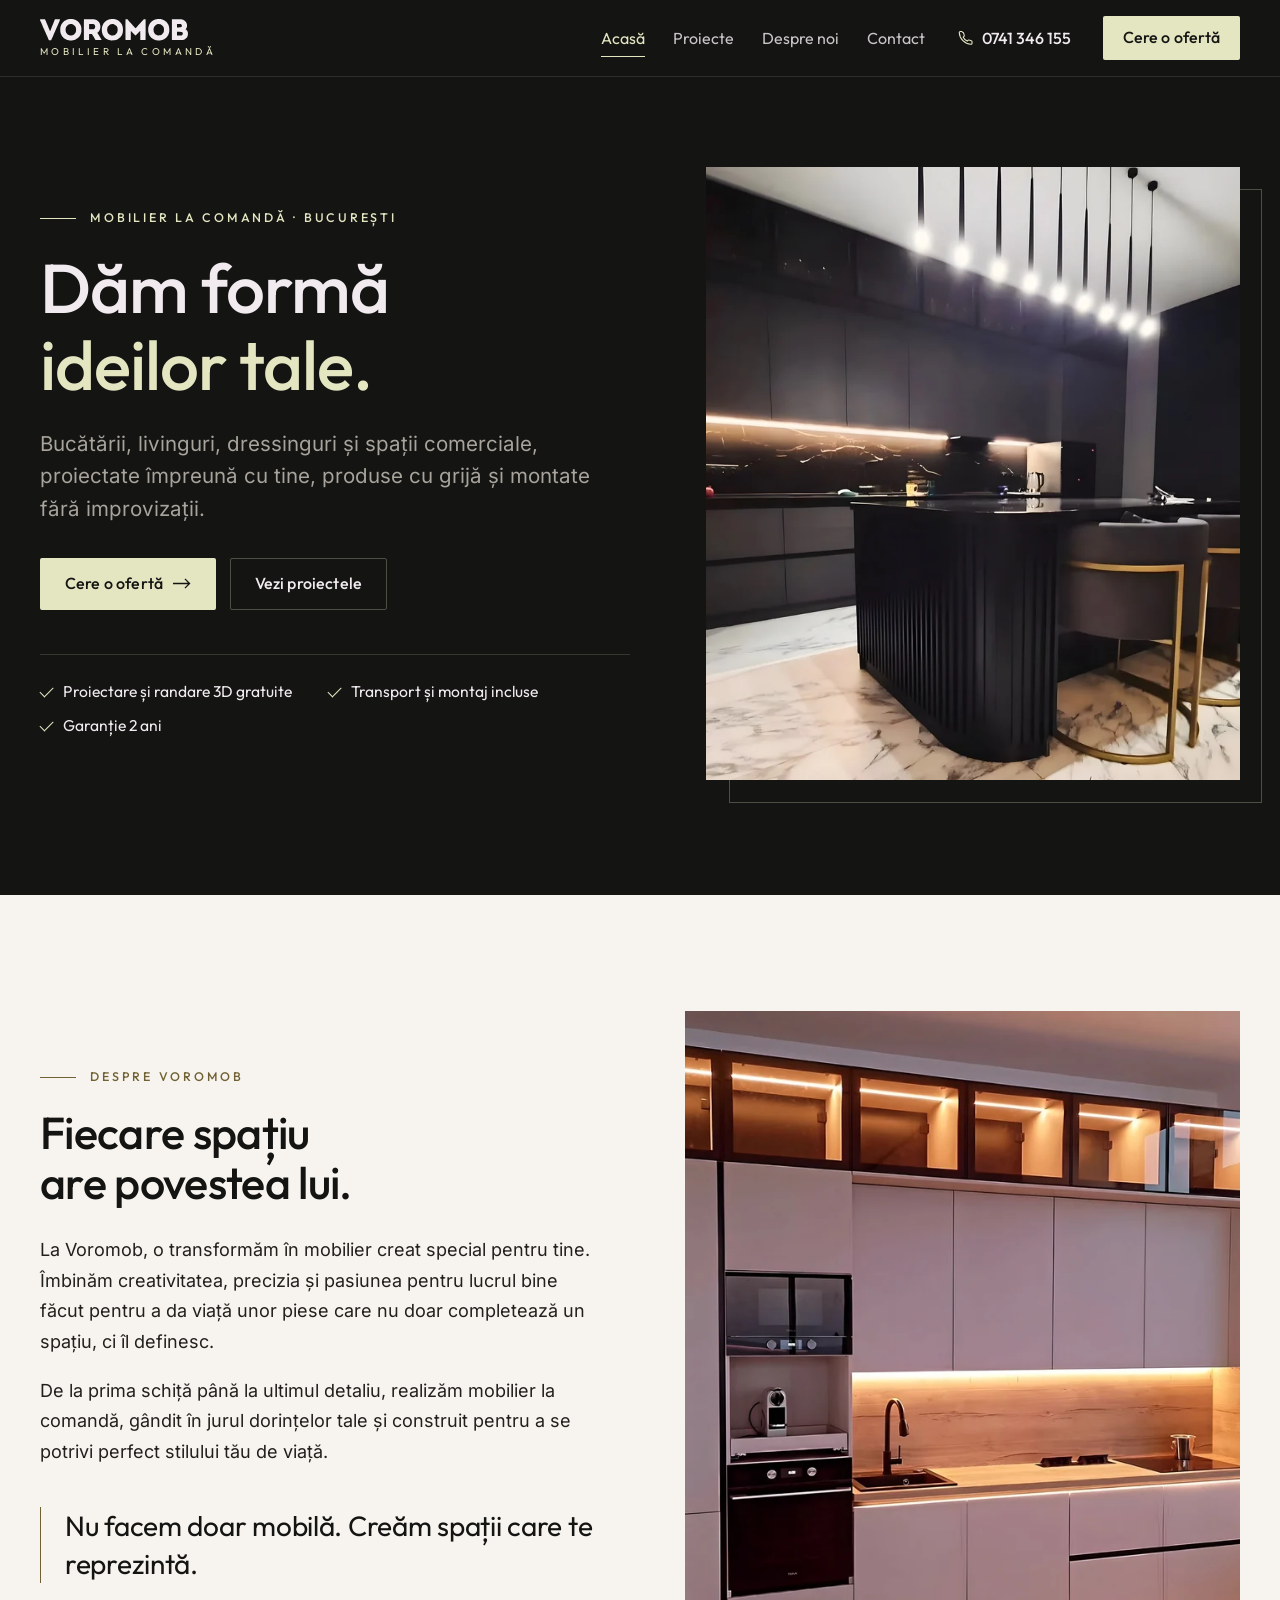
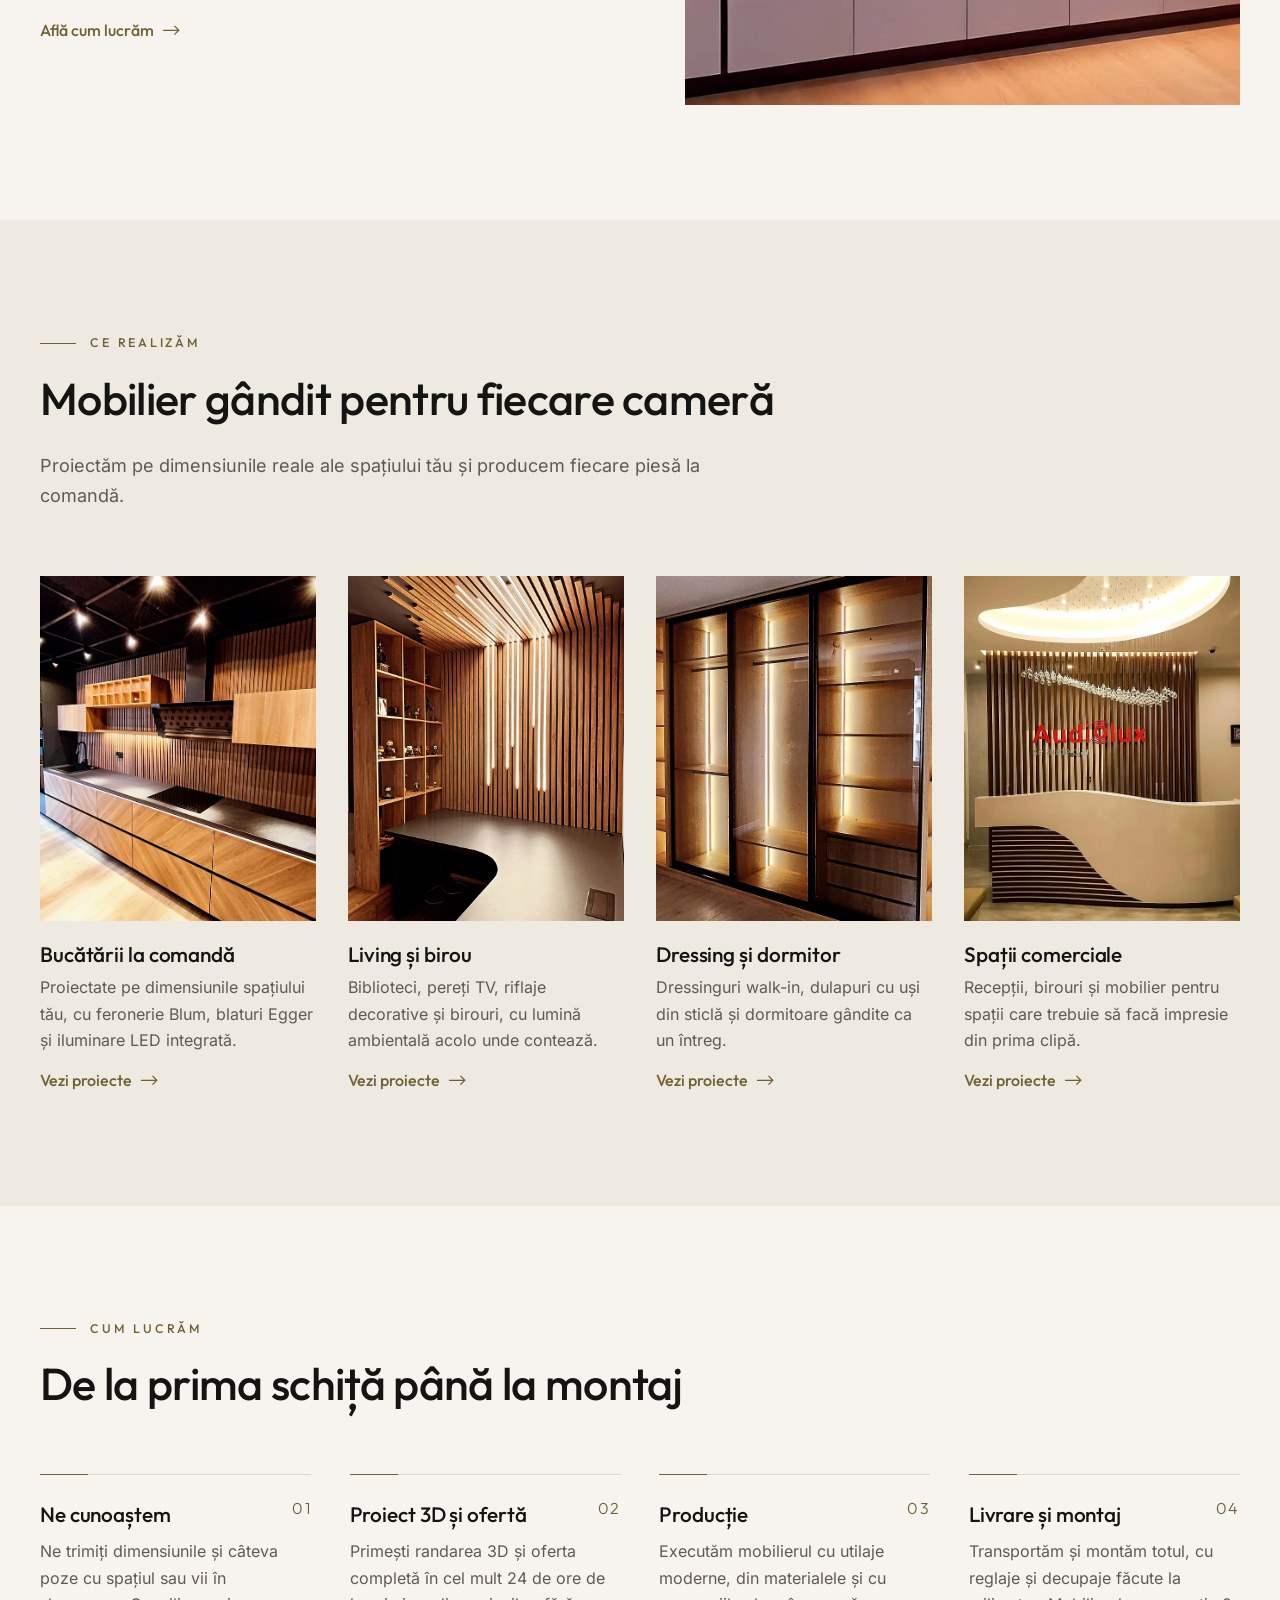
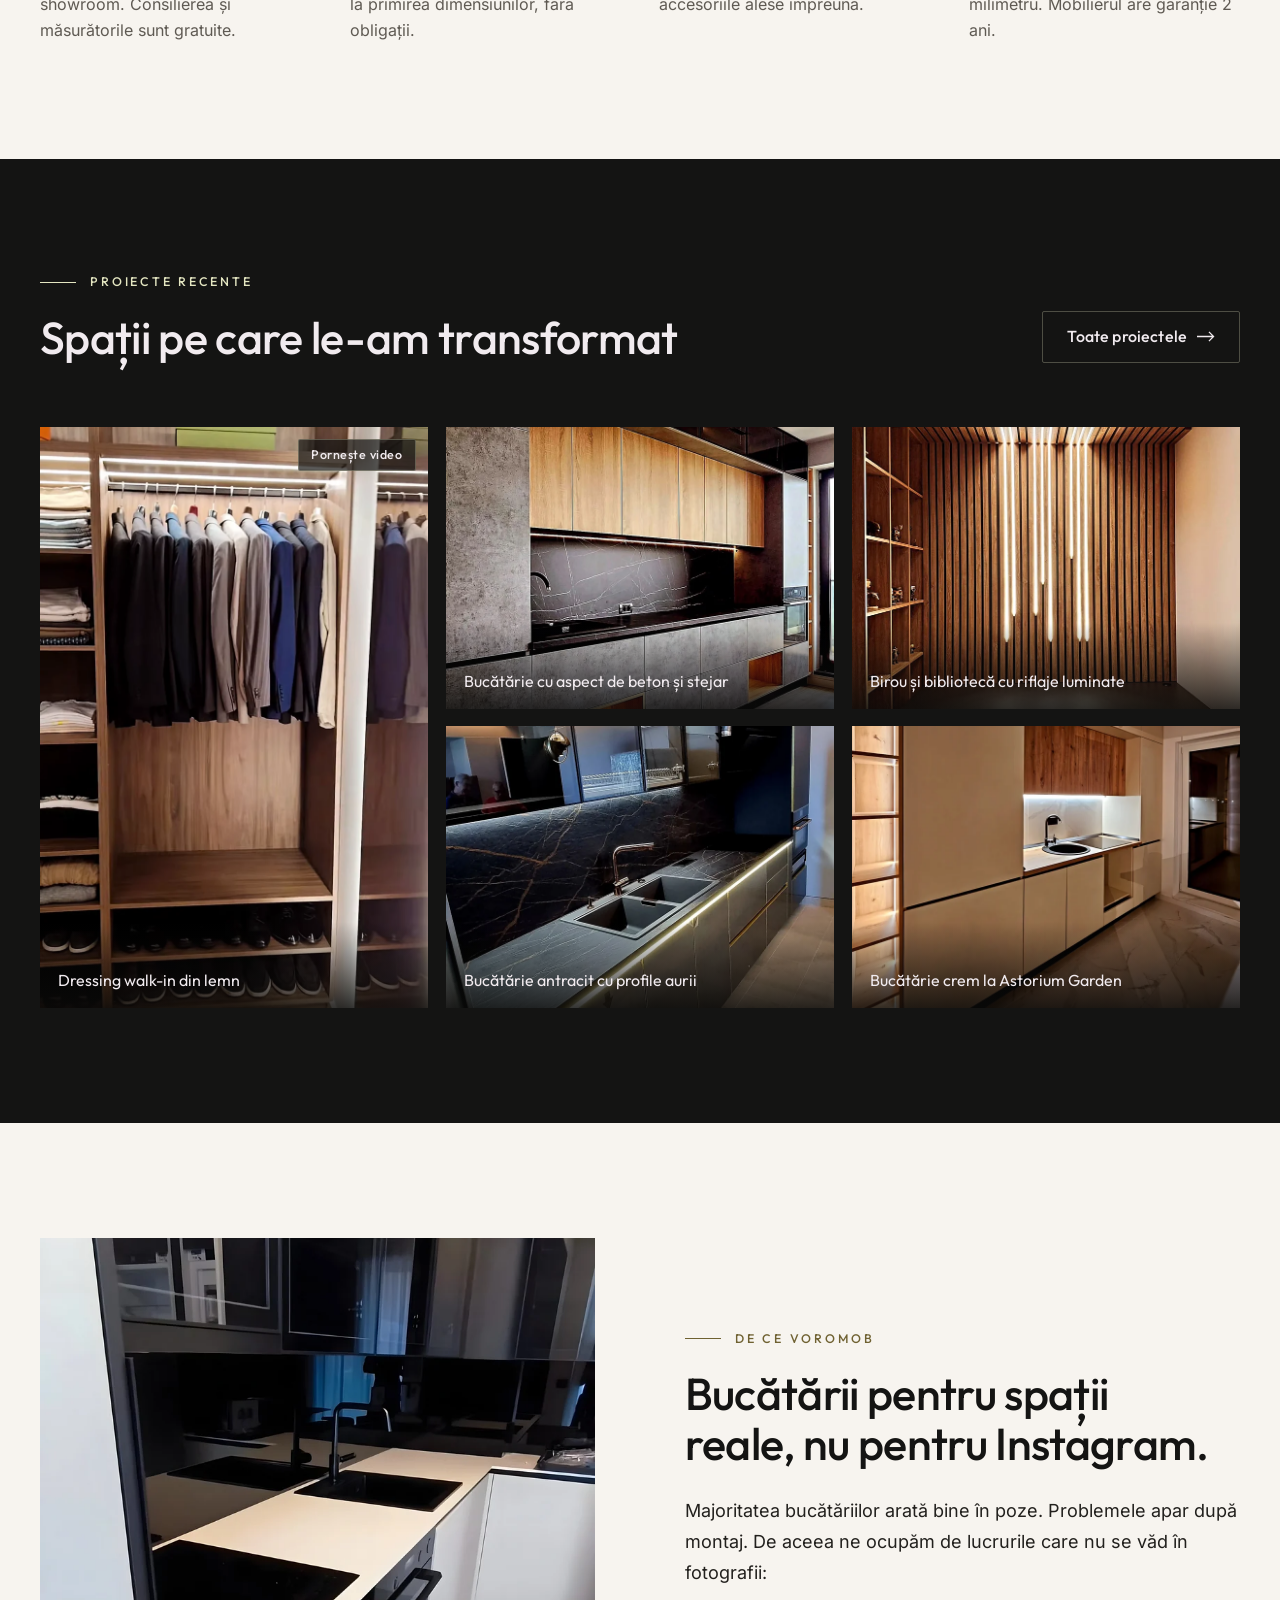
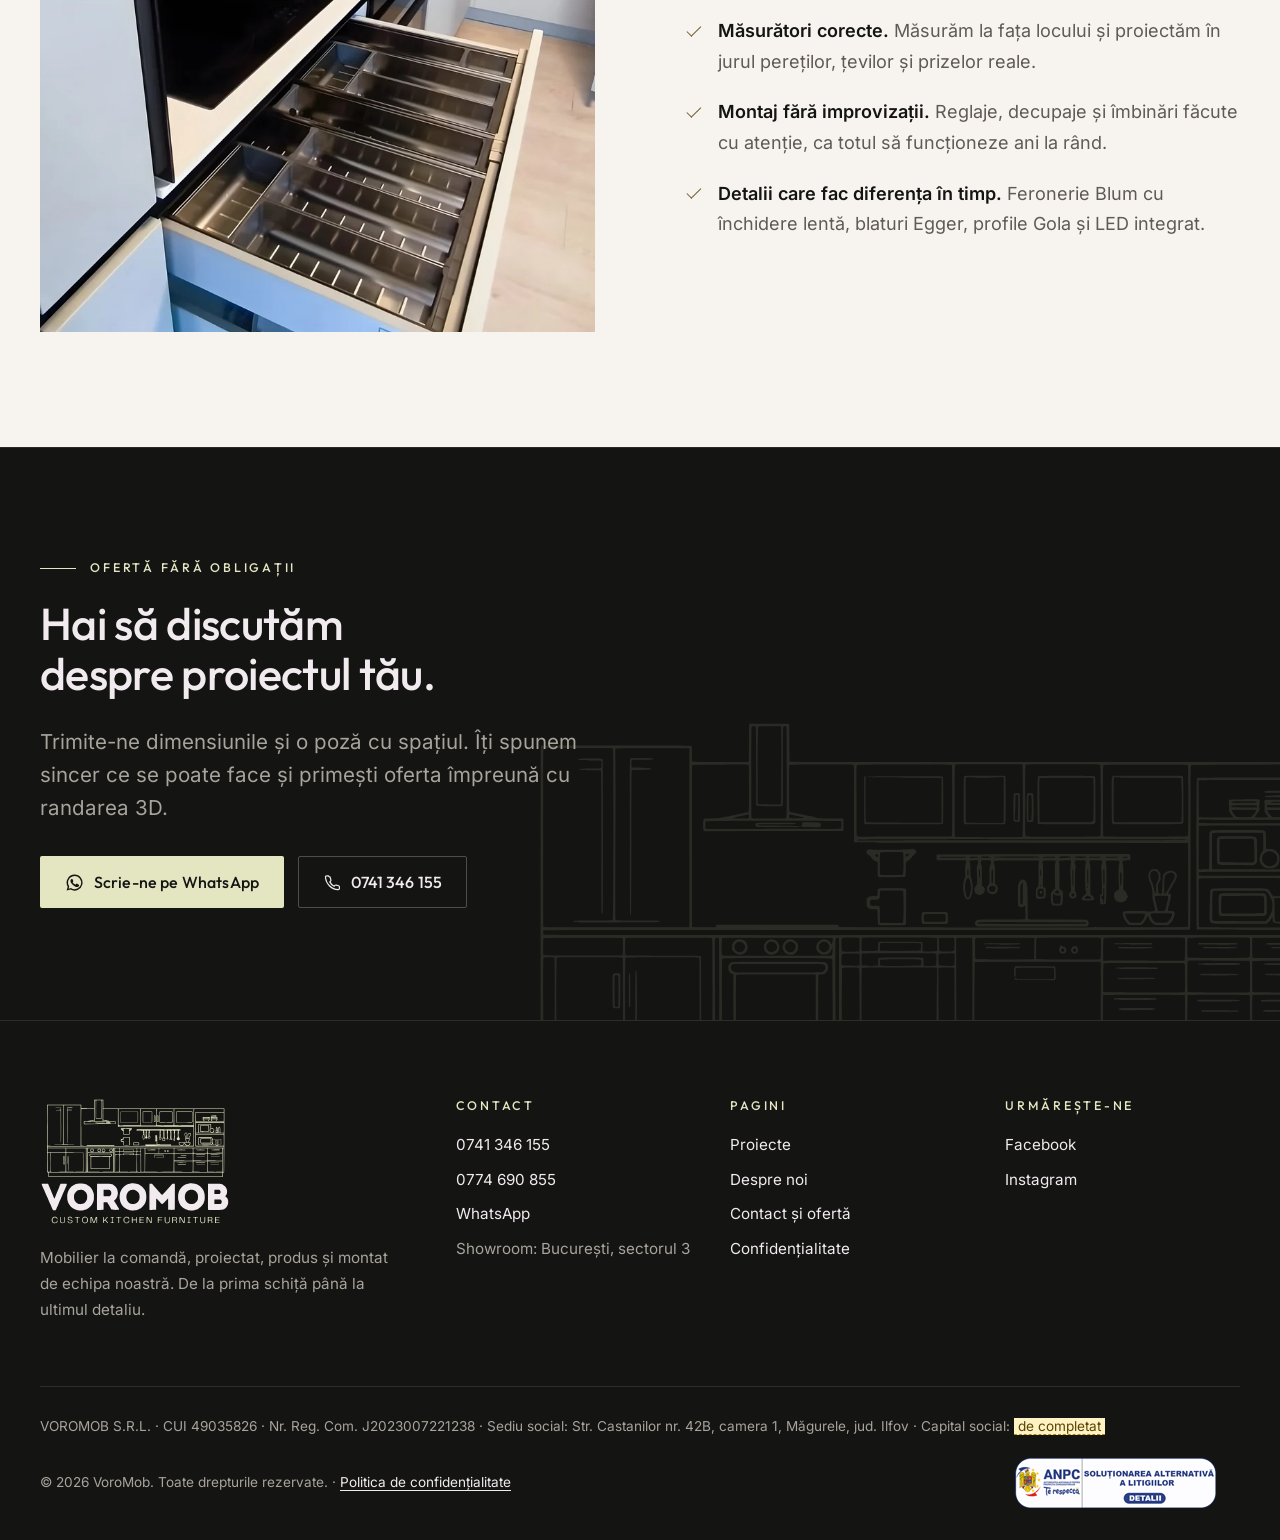
==== commit 0941fbe4: "preview 2026-10-20 23:36" ====
--- a/index.html
+++ b/index.html
@@ -22,7 +22,7 @@
 <link rel="preload" href="fonts/outfit-var-latin.woff2" as="font" type="font/woff2" crossorigin>
 <link rel="preload" href="fonts/inter-var-latin.woff2" as="font" type="font/woff2" crossorigin>
 <link rel="stylesheet" href="css/style.css">
-<link rel="preload" as="image" href="img/wa-4-lg.webp" imagesrcset="img/wa-4-sm.webp 800w, img/wa-4-lg.webp 1290w" imagesizes="(min-width: 960px) 44vw, 100vw">
+<link rel="preload" as="image" href="img/wa-4-lg.webp" imagesrcset="img/wa-4-sm.webp 800w, img/wa-4-lg.webp 1600w" imagesizes="(min-width: 960px) 44vw, 100vw">
 <script type="application/ld+json">
 {"@context": "https://schema.org", "@type": "FurnitureStore", "address": {"@type": "PostalAddress", "addressCountry": "RO", "addressLocality": "Bucure\u0219ti"}, "areaServed": "Bucure\u0219ti", "description": "Mobilier la comand\u0103: buc\u0103t\u0103rii, livinguri, dressinguri \u0219i spa\u021bii comerciale, proiectate, produse \u0219i montate de echipa VoroMob.", "image": "https://www.voromob.ro/img/wa-4-lg.webp", "legalName": "VOROMOB S.R.L.", "logo": "https://www.voromob.ro/img/apple-touch-icon.png", "name": "VoroMob", "sameAs": ["https://www.facebook.com/VoroMob/", "https://www.instagram.com/voromob/"], "telephone": "+40741346155", "url": "https://www.voromob.ro/", "vatID": "RO49035826"}
 </script>
@@ -70,7 +70,7 @@
     </div>
     <figure class="hero-media framed">
       <img src="img/wa-4-lg.webp"
-srcset="img/wa-4-sm.webp 800w, img/wa-4-lg.webp 1290w" sizes="(min-width: 960px) 44vw, 100vw"     width="1290" height="1340" alt="Bucătărie neagră cu insulă riflată, scaune cu ramă aurie și iluminare caldă"decoding="async" fetchpriority="high">
+srcset="img/wa-4-sm.webp 800w, img/wa-4-lg.webp 1600w" sizes="(min-width: 960px) 44vw, 100vw"     width="1600" height="1662" alt="Bucătărie neagră cu insulă riflată, scaune cu ramă aurie și iluminare caldă"decoding="async" fetchpriority="high">
     </figure>
   </div>
 </section>
@@ -91,7 +91,7 @@
     </div>
     <figure class="split-media">
       <img src="img/wa-3-lg.webp"
-srcset="img/wa-3-sm.webp 800w, img/wa-3-lg.webp 1290w" sizes="(min-width: 960px) 42vw, 100vw"     width="1290" height="1336" alt="Bucătărie albă cu vitrine luminate și blat din lemn, One Mamaia Nord"loading="lazy" decoding="async">
+srcset="img/wa-3-sm.webp 800w, img/wa-3-lg.webp 1600w" sizes="(min-width: 960px) 42vw, 100vw"     width="1600" height="1657" alt="Bucătărie albă cu vitrine luminate și blat din lemn, One Mamaia Nord"loading="lazy" decoding="async">
     </figure>
   </div>
 </section>
@@ -198,7 +198,7 @@
       </figure>
       <figure class="tile">
         <img src="img/fb-031-lg.webp"
-srcset="img/fb-031-sm.webp 800w, img/fb-031-lg.webp 1440w" sizes="(min-width: 960px) 30vw, 50vw"     width="1440" height="1440" alt="Bucătărie crem la Astorium Garden"loading="lazy" decoding="async">
+srcset="img/fb-031-sm.webp 800w, img/fb-031-lg.webp 1600w" sizes="(min-width: 960px) 30vw, 50vw"     width="1600" height="1600" alt="Bucătărie crem la Astorium Garden"loading="lazy" decoding="async">
         <figcaption><a href="proiecte.html#astorium-garden">Bucătărie crem la Astorium Garden</a></figcaption>
       </figure>
     </div>
@@ -221,7 +221,7 @@
     </div>
     <figure class="split-media">
       <img src="img/fb-009-lg.webp"
-srcset="img/fb-009-sm.webp 800w, img/fb-009-lg.webp 1440w" sizes="(min-width: 960px) 42vw, 100vw"     width="1440" height="1919" alt="Sertar cu organizator pentru tacâmuri într-o bucătărie albă cu blat negru"loading="lazy" decoding="async">
+srcset="img/fb-009-sm.webp 800w, img/fb-009-lg.webp 1600w" sizes="(min-width: 960px) 42vw, 100vw"     width="1600" height="2132" alt="Sertar cu organizator pentru tacâmuri într-o bucătărie albă cu blat negru"loading="lazy" decoding="async">
     </figure>
   </div>
 </section>
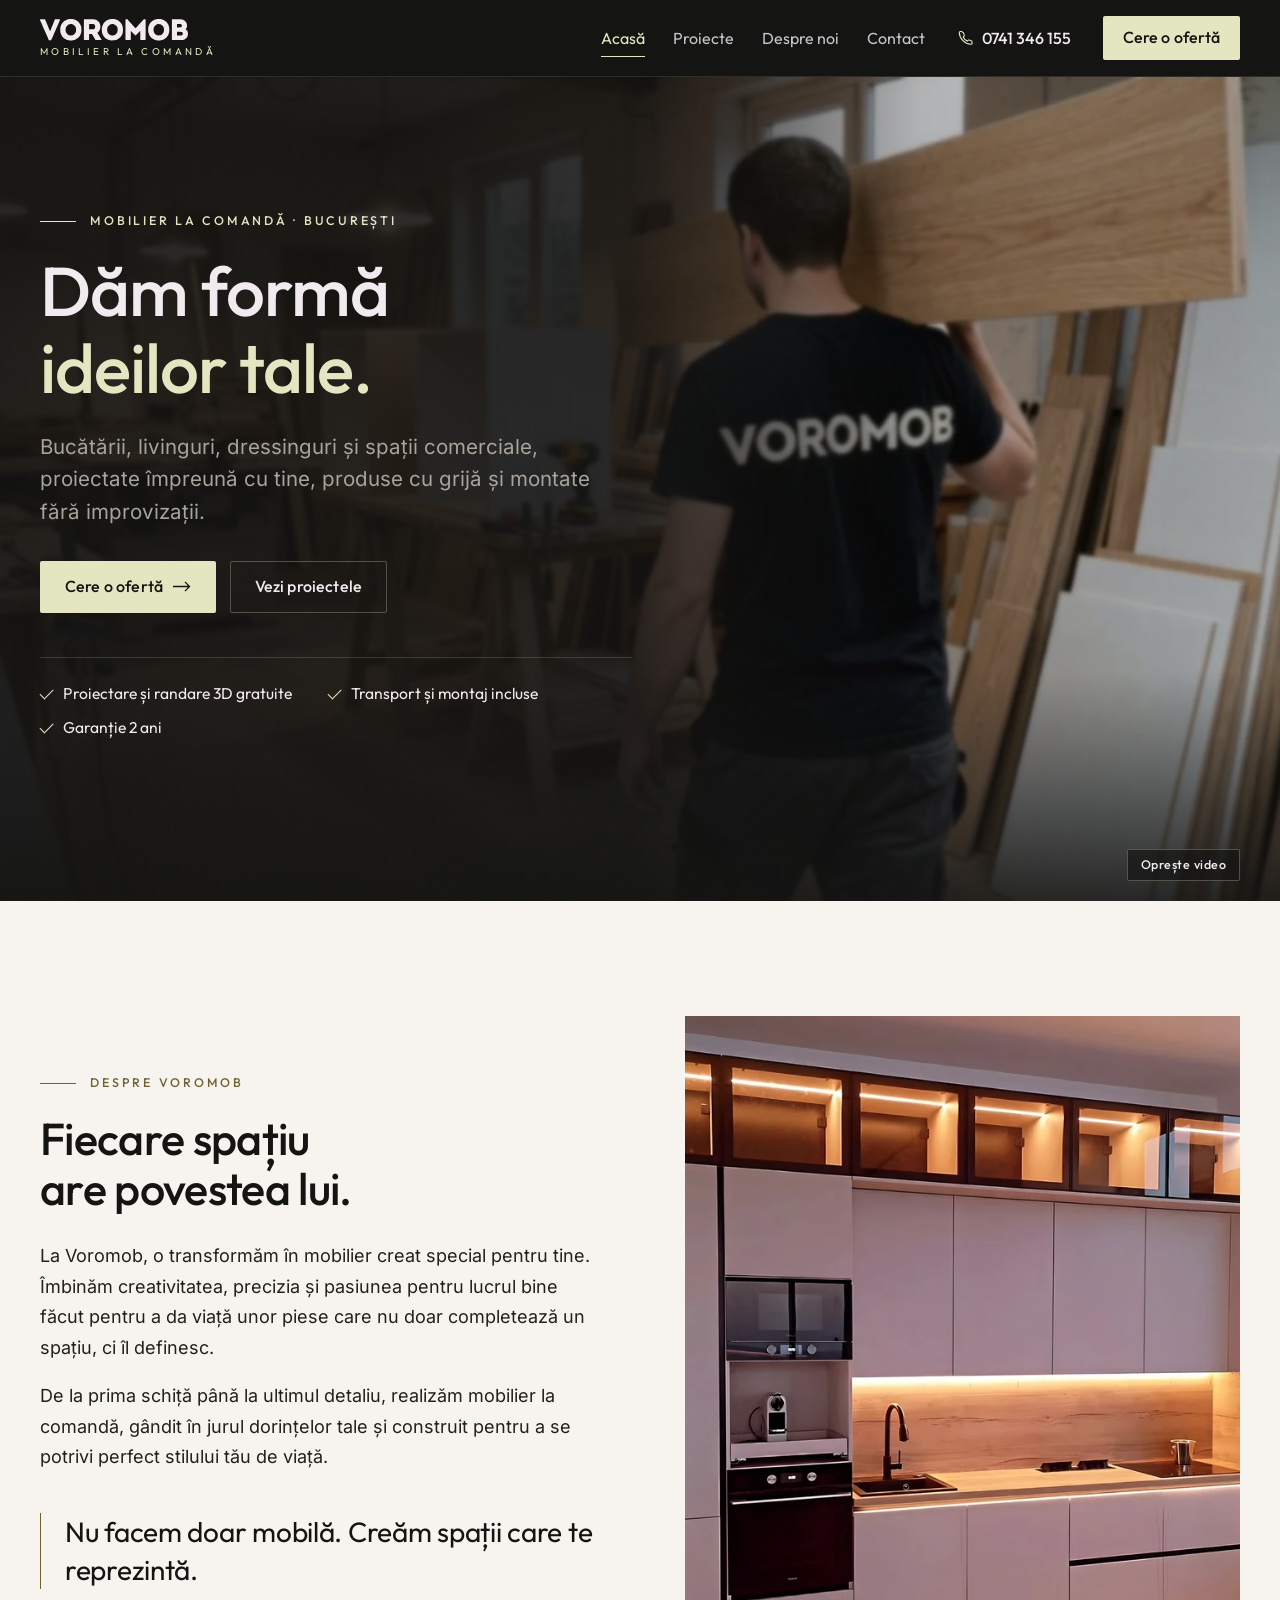
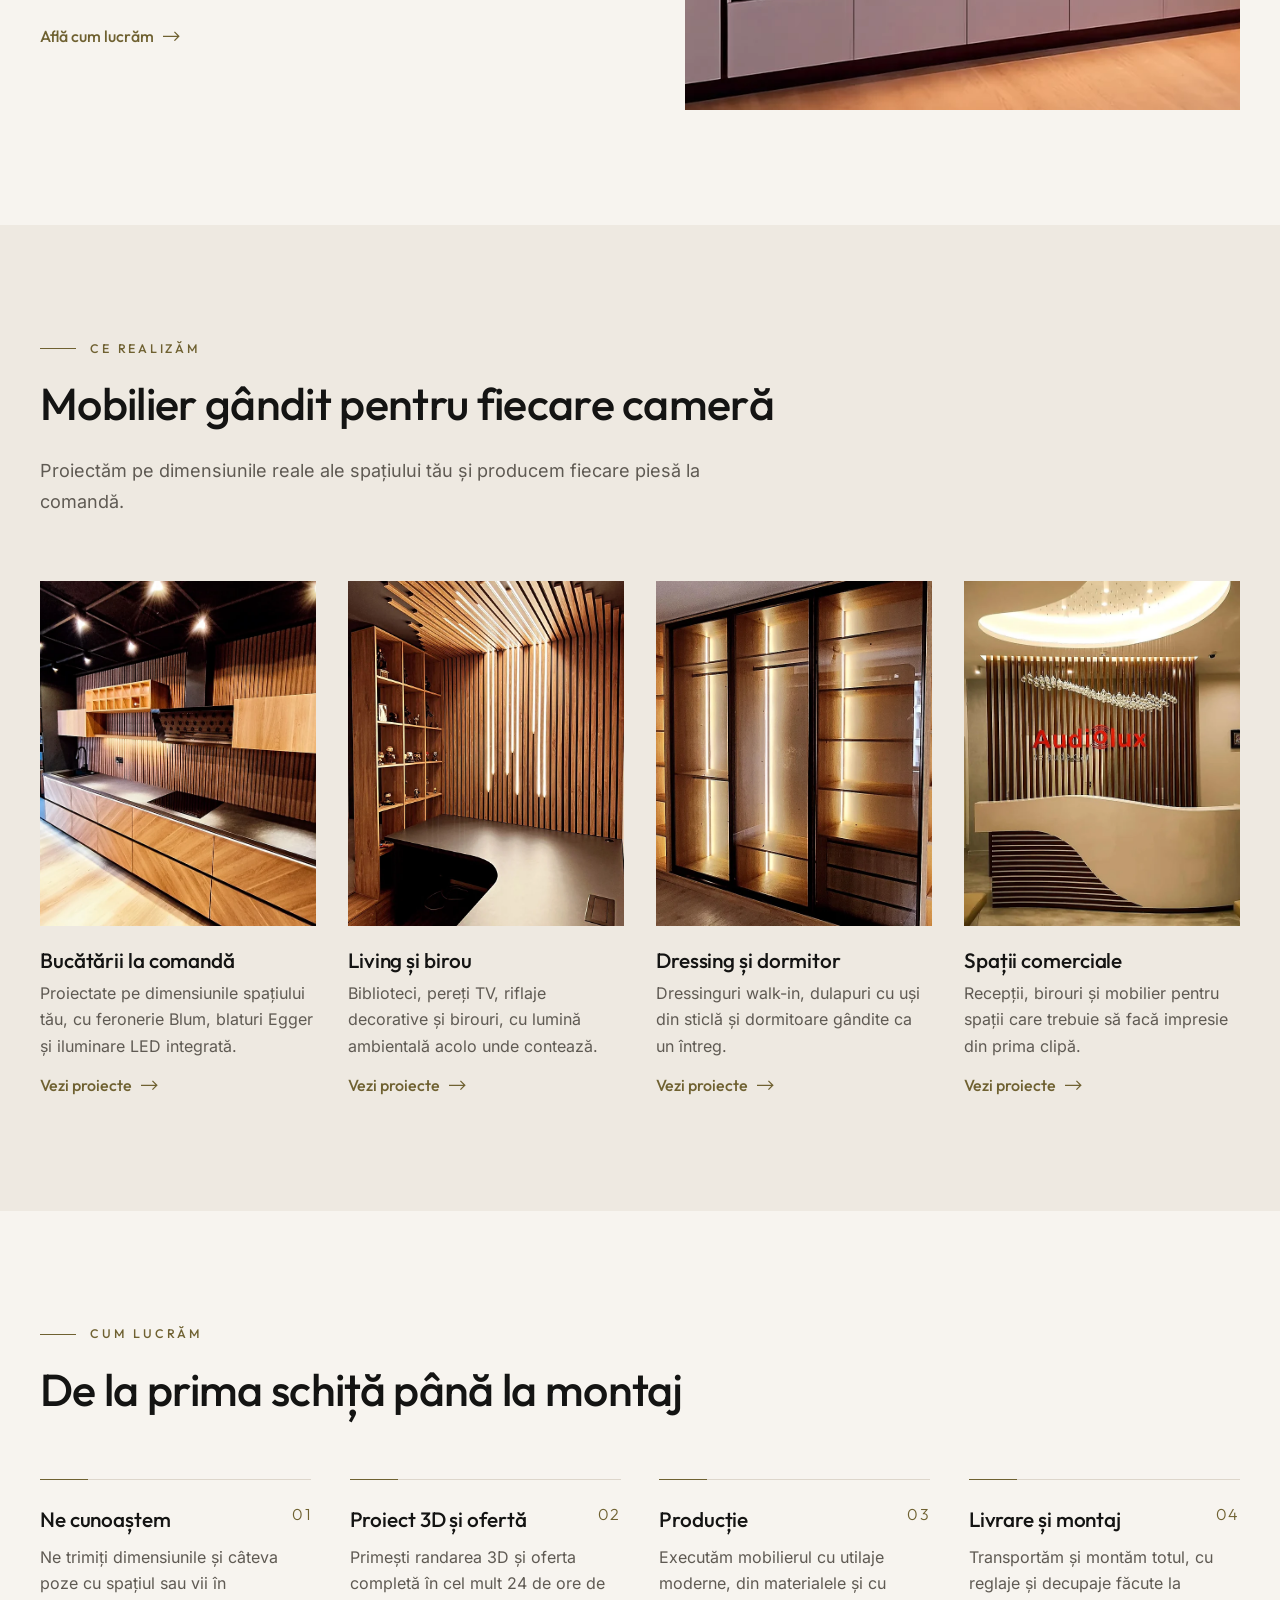
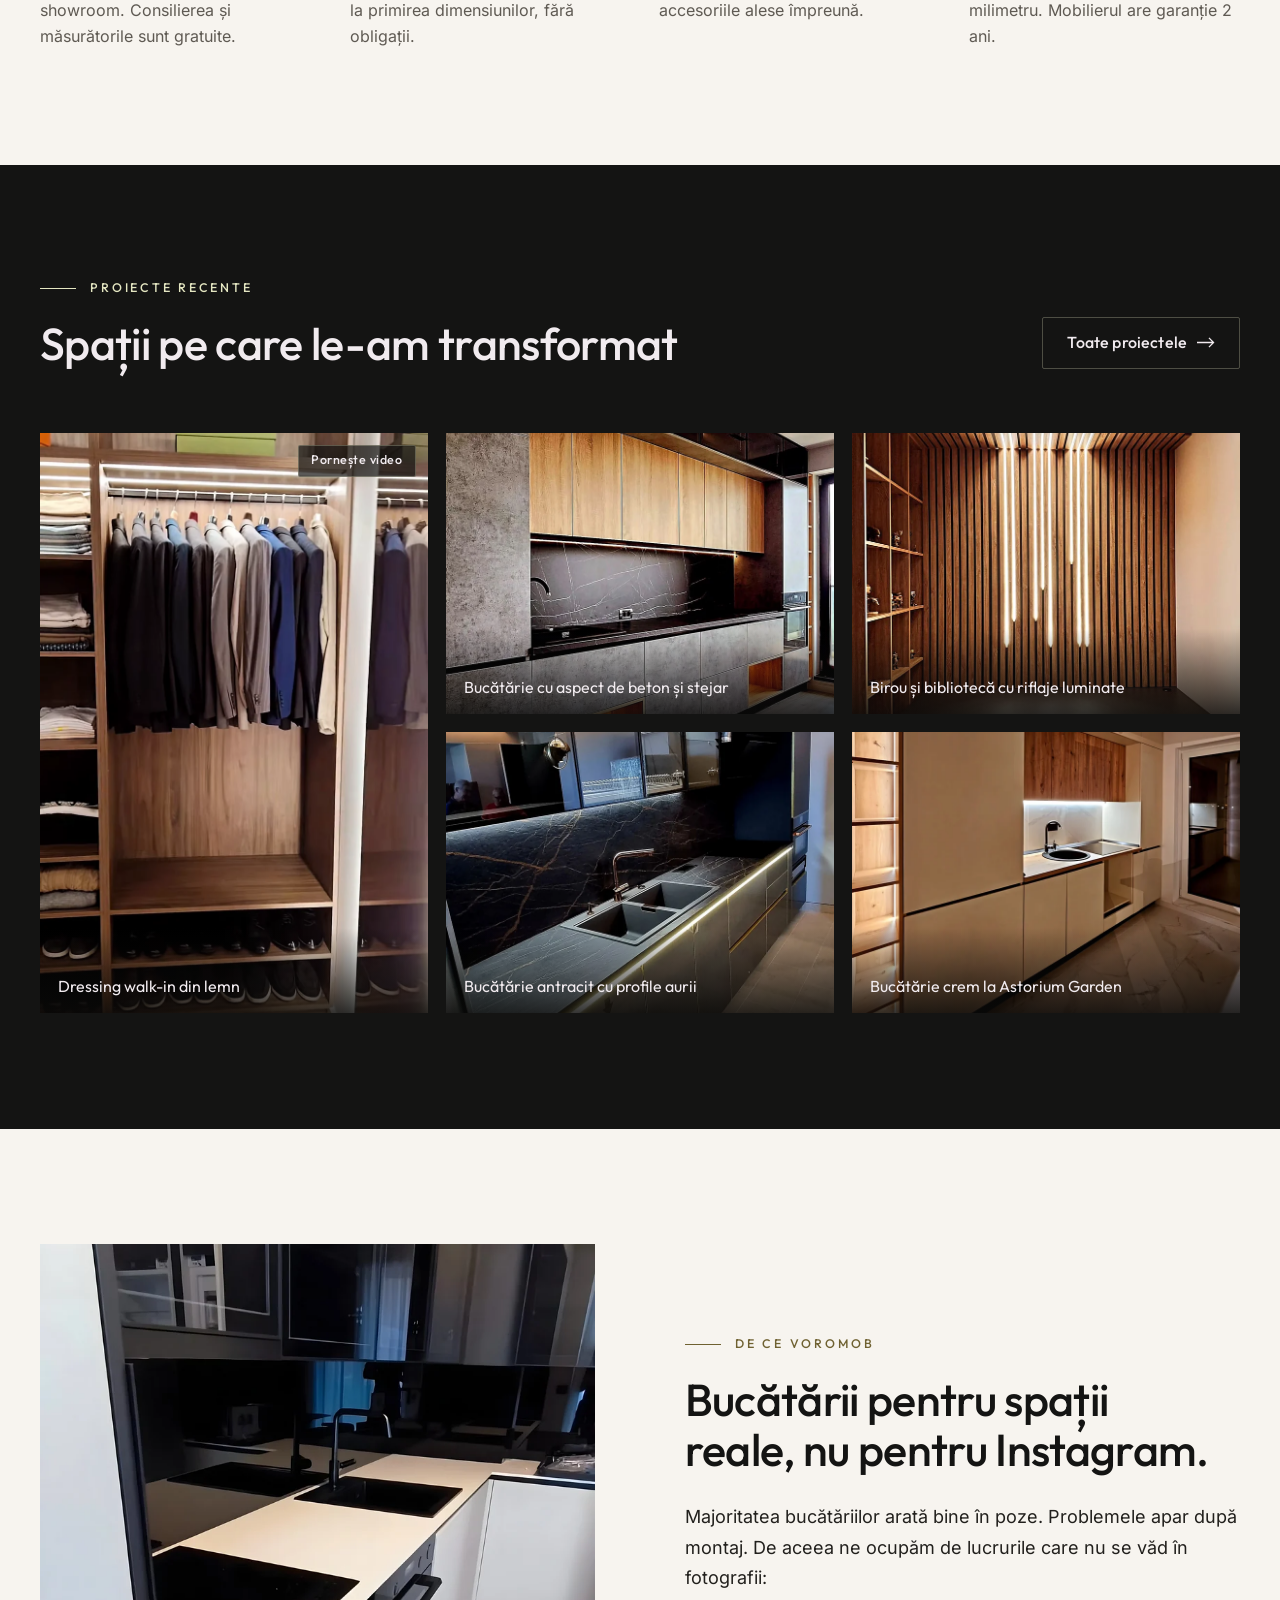
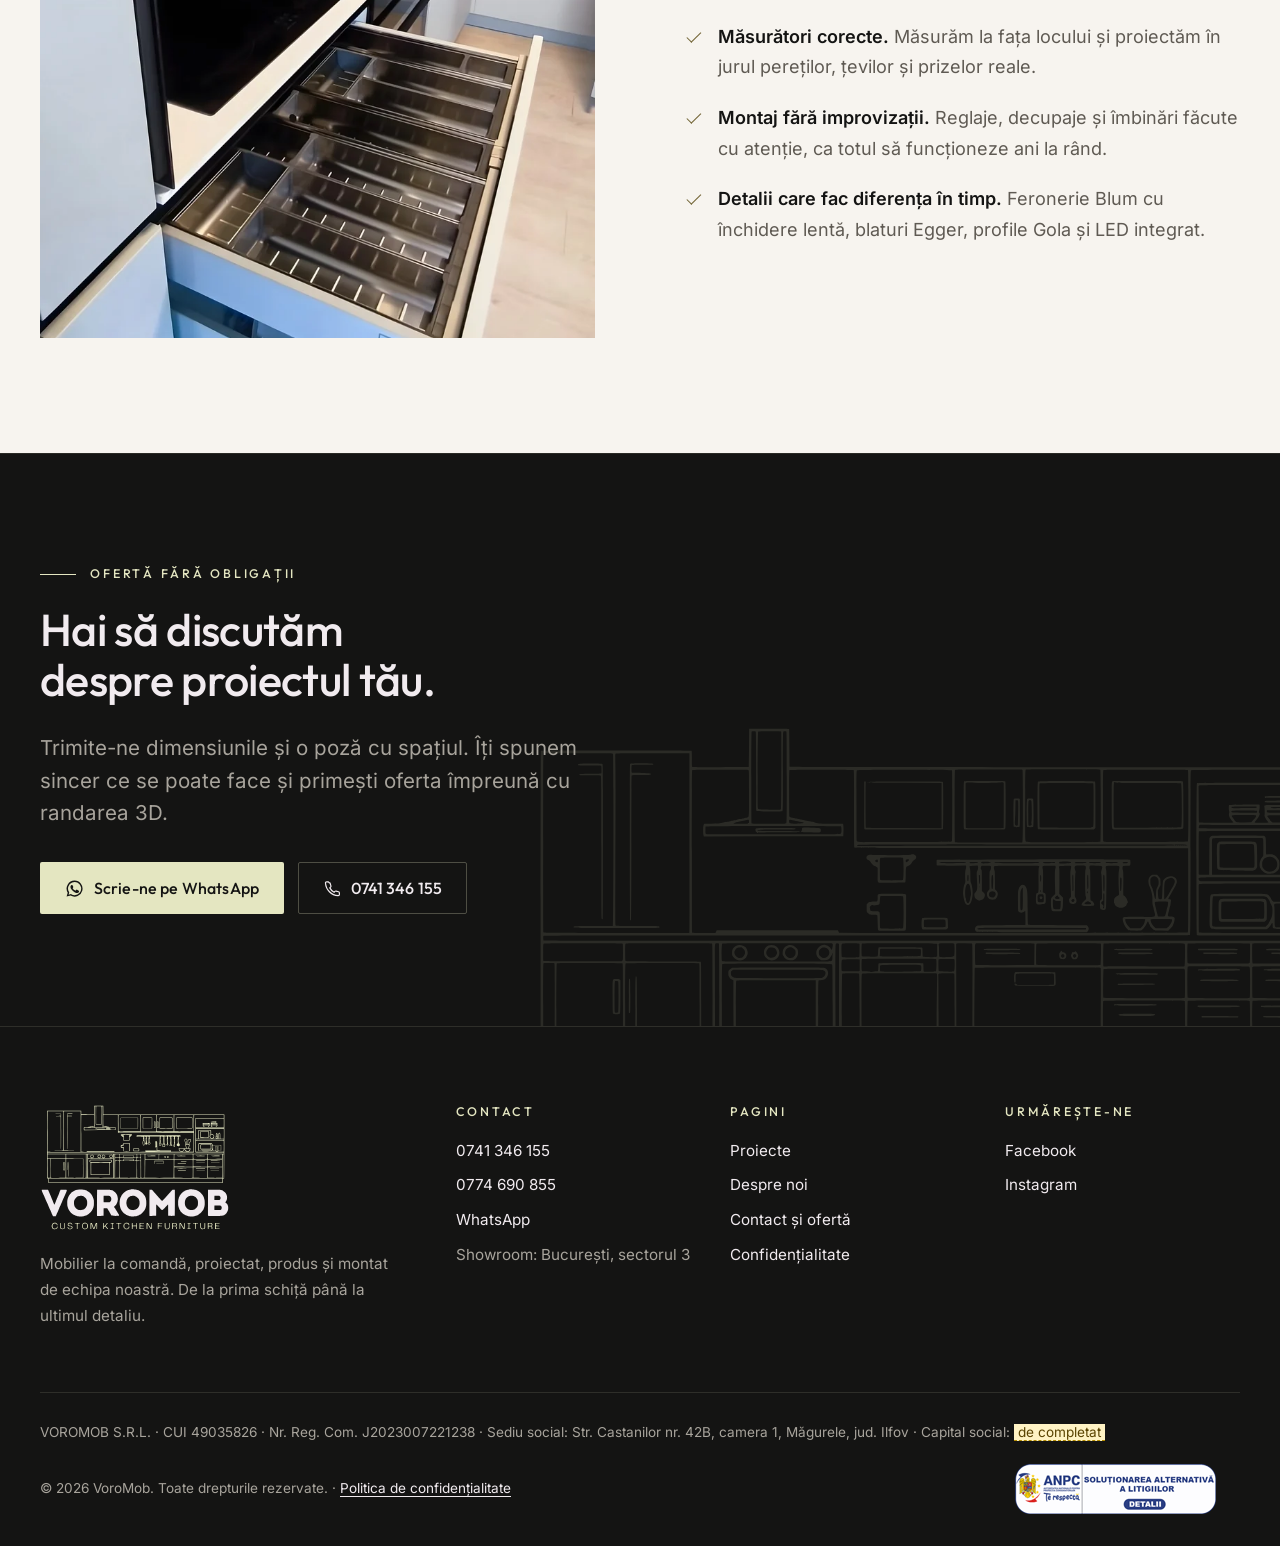
==== commit 66541656: "preview 2026-10-24 18:16" ====
--- a/index.html
+++ b/index.html
@@ -22,7 +22,6 @@
 <link rel="preload" href="fonts/outfit-var-latin.woff2" as="font" type="font/woff2" crossorigin>
 <link rel="preload" href="fonts/inter-var-latin.woff2" as="font" type="font/woff2" crossorigin>
 <link rel="stylesheet" href="css/style.css">
-<link rel="preload" as="image" href="img/wa-4-lg.webp" imagesrcset="img/wa-4-sm.webp 800w, img/wa-4-lg.webp 1600w" imagesizes="(min-width: 960px) 44vw, 100vw">
 <script type="application/ld+json">
 {"@context": "https://schema.org", "@type": "FurnitureStore", "address": {"@type": "PostalAddress", "addressCountry": "RO", "addressLocality": "Bucure\u0219ti"}, "areaServed": "Bucure\u0219ti", "description": "Mobilier la comand\u0103: buc\u0103t\u0103rii, livinguri, dressinguri \u0219i spa\u021bii comerciale, proiectate, produse \u0219i montate de echipa VoroMob.", "image": "https://www.voromob.ro/img/wa-4-lg.webp", "legalName": "VOROMOB S.R.L.", "logo": "https://www.voromob.ro/img/apple-touch-icon.png", "name": "VoroMob", "sameAs": ["https://www.facebook.com/VoroMob/", "https://www.instagram.com/voromob/"], "telephone": "+40741346155", "url": "https://www.voromob.ro/", "vatID": "RO49035826"}
 </script>
@@ -53,6 +52,20 @@
 
 <main id="main">
 <section class="hero on-dark">
+  <div class="hero-bg">
+    <picture>
+      <source media="(max-aspect-ratio: 4/5)" srcset="img/hero-upright-poster-sm.webp 800w, img/hero-upright-poster-lg.webp 1088w" sizes="100vw" width="1088" height="1920">
+      <img src="img/hero-wide-poster-lg.webp" srcset="img/hero-wide-poster-sm.webp 800w, img/hero-wide-poster-lg.webp 1600w" sizes="100vw"
+           width="1600" height="900" alt="" fetchpriority="high" decoding="async">
+    </picture>
+    <video id="v-hero" data-autoplay muted loop playsinline preload="auto" aria-hidden="true">
+      <source src="video/hero-upright.mp4" type="video/mp4" media="(max-aspect-ratio: 4/5)">
+      <source src="video/hero-wide.mp4" type="video/mp4">
+    </video>
+  </div>
+  <button class="video-toggle" type="button" aria-controls="v-hero" data-video-toggle hidden>
+    <span class="vt-pause">Oprește video</span><span class="vt-play">Pornește video</span>
+  </button>
   <div class="wrap hero-grid">
     <div class="hero-text">
       <p class="eyebrow">Mobilier la comandă · București</p>
@@ -68,10 +81,6 @@
         <li>Garanție 2 ani</li>
       </ul>
     </div>
-    <figure class="hero-media framed">
-      <img src="img/wa-4-lg.webp"
-srcset="img/wa-4-sm.webp 800w, img/wa-4-lg.webp 1600w" sizes="(min-width: 960px) 44vw, 100vw"     width="1600" height="1662" alt="Bucătărie neagră cu insulă riflată, scaune cu ramă aurie și iluminare caldă"decoding="async" fetchpriority="high">
-    </figure>
   </div>
 </section>
 
--- a/css/style.css
+++ b/css/style.css
@@ -6,7 +6,7 @@
 /* VoroMob – one stylesheet for all pages.
    Palette from the logo: black ground, pale gold line drawing (#E4E6C1), warm white wordmark (#F1EBEF).
    Light pages use a warm paper tone for reading; --bronze is the logo gold darkened to 5.6:1 on --paper.
-   One recurring motif: a thin gold line (eyebrows, step markers, framed hero photo, kitchen line drawing in the CTA). */
+   One recurring motif: a thin gold line (eyebrows, step markers, kitchen line drawing in the CTA). */
 
 :root {
   --ink: #141413;
@@ -186,9 +186,25 @@
   .nav-cta { align-self: flex-start; }
 }
 
-/* ---------- hero ---------- */
-.hero { padding: clamp(3rem, 7vw, 6rem) 0 clamp(4.5rem, 9vw, 7.5rem); overflow: hidden; }
-.hero-grid { display: grid; grid-template-columns: 1.05fr .95fr; gap: clamp(2.5rem, 6vw, 6rem); align-items: center; }
+/* ---------- hero: text over a looping background video (first frame as picture until it plays) ---------- */
+.hero {
+  position: relative; isolation: isolate; display: grid; align-items: center; overflow: hidden;
+  min-height: min(calc(100svh - var(--header-h)), 58rem);
+  padding: clamp(3rem, 7vw, 6rem) 0 clamp(4.5rem, 9vw, 7.5rem);
+}
+.hero-grid { display: grid; grid-template-columns: minmax(0, 37rem); }
+.hero-bg { position: absolute; inset: 0; z-index: -1; overflow: hidden; background: var(--ink); }
+.hero-bg img, .hero-bg video { position: absolute; inset: 0; width: 100%; height: 100%; object-fit: cover; object-position: 65% 50%; }
+/* some browsers paint an empty video black or with a play symbol (iOS power saving); main.js adds .has-frame.
+   Without scripts the video never plays, so the picture of its first frame is all there is to see anyway. */
+.hero-bg video:not(.has-frame) { opacity: 0; }
+/* Dark behind the text column (it ends at --text-end: the .wrap edge plus 37rem), fading out over the video beside
+   it, and at the foot. At .88 even the brightest video pixels stay dark enough for the grey lead (4.5:1). */
+.hero-bg::after { content: ""; position: absolute; inset: 0;
+  --text-end: calc(max(var(--gutter), (100% - var(--wrap)) / 2) + 37rem);
+  background: linear-gradient(90deg, rgba(20,20,19,.92) 0, rgba(20,20,19,.88) var(--text-end), rgba(20,20,19,.3) calc(var(--text-end) + 18rem), rgba(20,20,19,.2) 100%),
+              linear-gradient(0deg, rgba(20,20,19,.85) 0%, rgba(20,20,19,0) 28%); }
+.hero .video-toggle { top: auto; bottom: 1.25rem; right: var(--gutter); }
 .hero h1 { margin-bottom: 1.5rem; }
 .hero h1 .accent { display: block; }
 .hero .lead { color: var(--muted-dark); }
@@ -202,17 +218,22 @@
   content: ""; width: .8rem; height: .42rem; margin-top: -.2rem;
   border-left: 1.5px solid var(--gold); border-bottom: 1.5px solid var(--gold); transform: rotate(-45deg);
 }
-.framed { position: relative; }
-.framed::before {
-  content: ""; position: absolute; inset: 1.4rem -1.4rem -1.4rem 1.4rem;
-  border: 1px solid var(--gold-line); pointer-events: none;
-}
-.hero-media img { position: relative; width: 100%; aspect-ratio: 4 / 4.6; object-fit: cover; }
-
-@media (max-width: 960px) {
-  .hero-grid { grid-template-columns: 1fr; }
-  .hero-media { margin-right: 1.4rem; }
-  .hero-media img { aspect-ratio: 4 / 3.6; }
+/* Portrait screens: the upright video fills the first screen with eyebrow, heading and buttons at its foot;
+   the lead and the facts follow below it, so the text does not cover the workers. */
+@media (max-aspect-ratio: 4/5) {
+  .hero { min-height: 0; padding: 0 0 clamp(3rem, 10vw, 4.5rem); align-items: end;
+    grid-template-columns: var(--gutter) minmax(0, 1fr) var(--gutter); grid-template-rows: 1fr auto auto auto auto; }
+  .hero-bg { position: relative; grid-column: 1 / -1; grid-row: 1 / 4; z-index: 0; height: min(calc(100svh - var(--header-h)), 52rem); }
+  .hero-bg img, .hero-bg video { object-position: 50% 100%; }
+  .hero-bg::after { background: linear-gradient(180deg, rgba(20,20,19,.35) 0%, rgba(20,20,19,0) 25%, rgba(20,20,19,0) 50%, rgba(20,20,19,.88) 78%, var(--ink) 100%); }
+  .hero-grid, .hero-text { display: contents; }
+  .hero-text > * { grid-column: 2; position: relative; z-index: 1; }
+  .hero .eyebrow { grid-row: 1; align-self: end; }
+  .hero h1 { grid-row: 2; }
+  .hero .actions { grid-row: 3; margin: 0 0 1.75rem; }
+  .hero .lead { grid-row: 4; margin-top: 1.25rem; }
+  .hero .facts { grid-row: 5; margin-top: 1.5rem; }
+  .hero .video-toggle { top: .75rem; bottom: auto; }
 }
 
 /* ---------- sections ---------- */
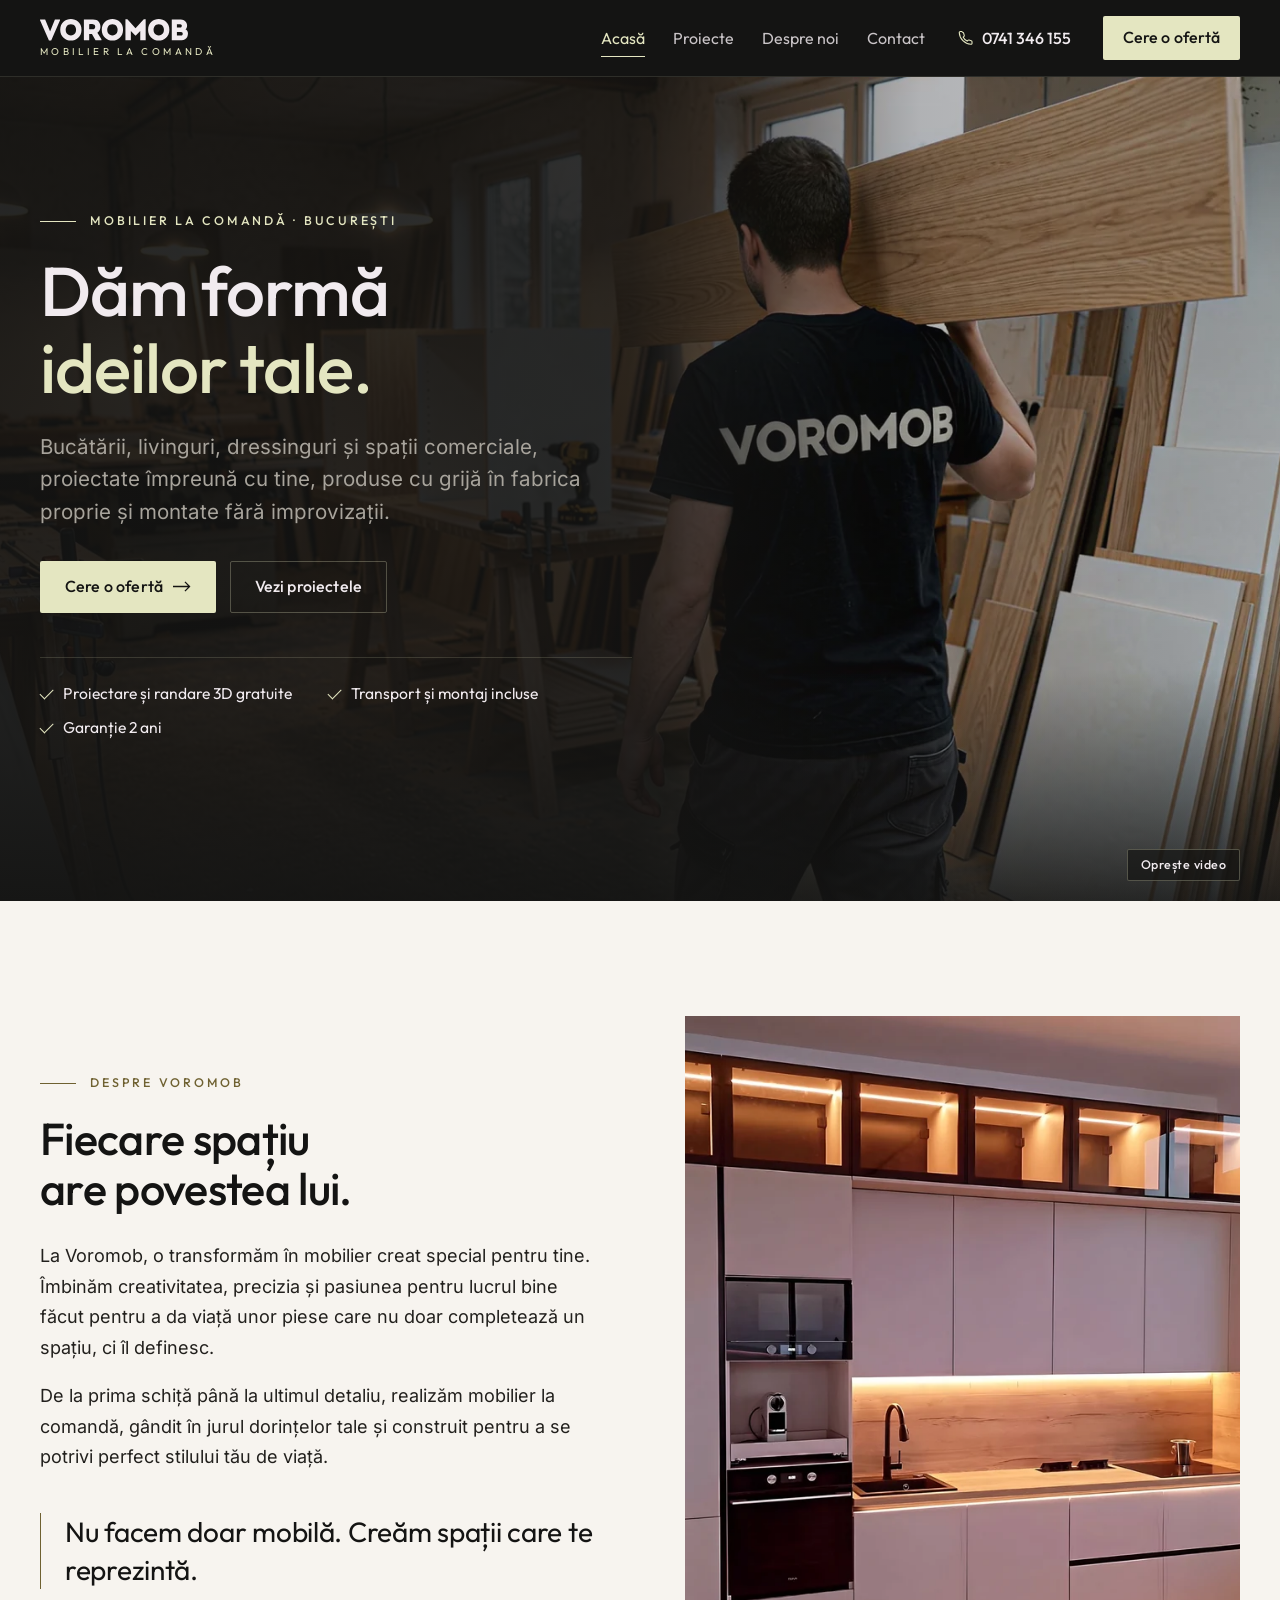
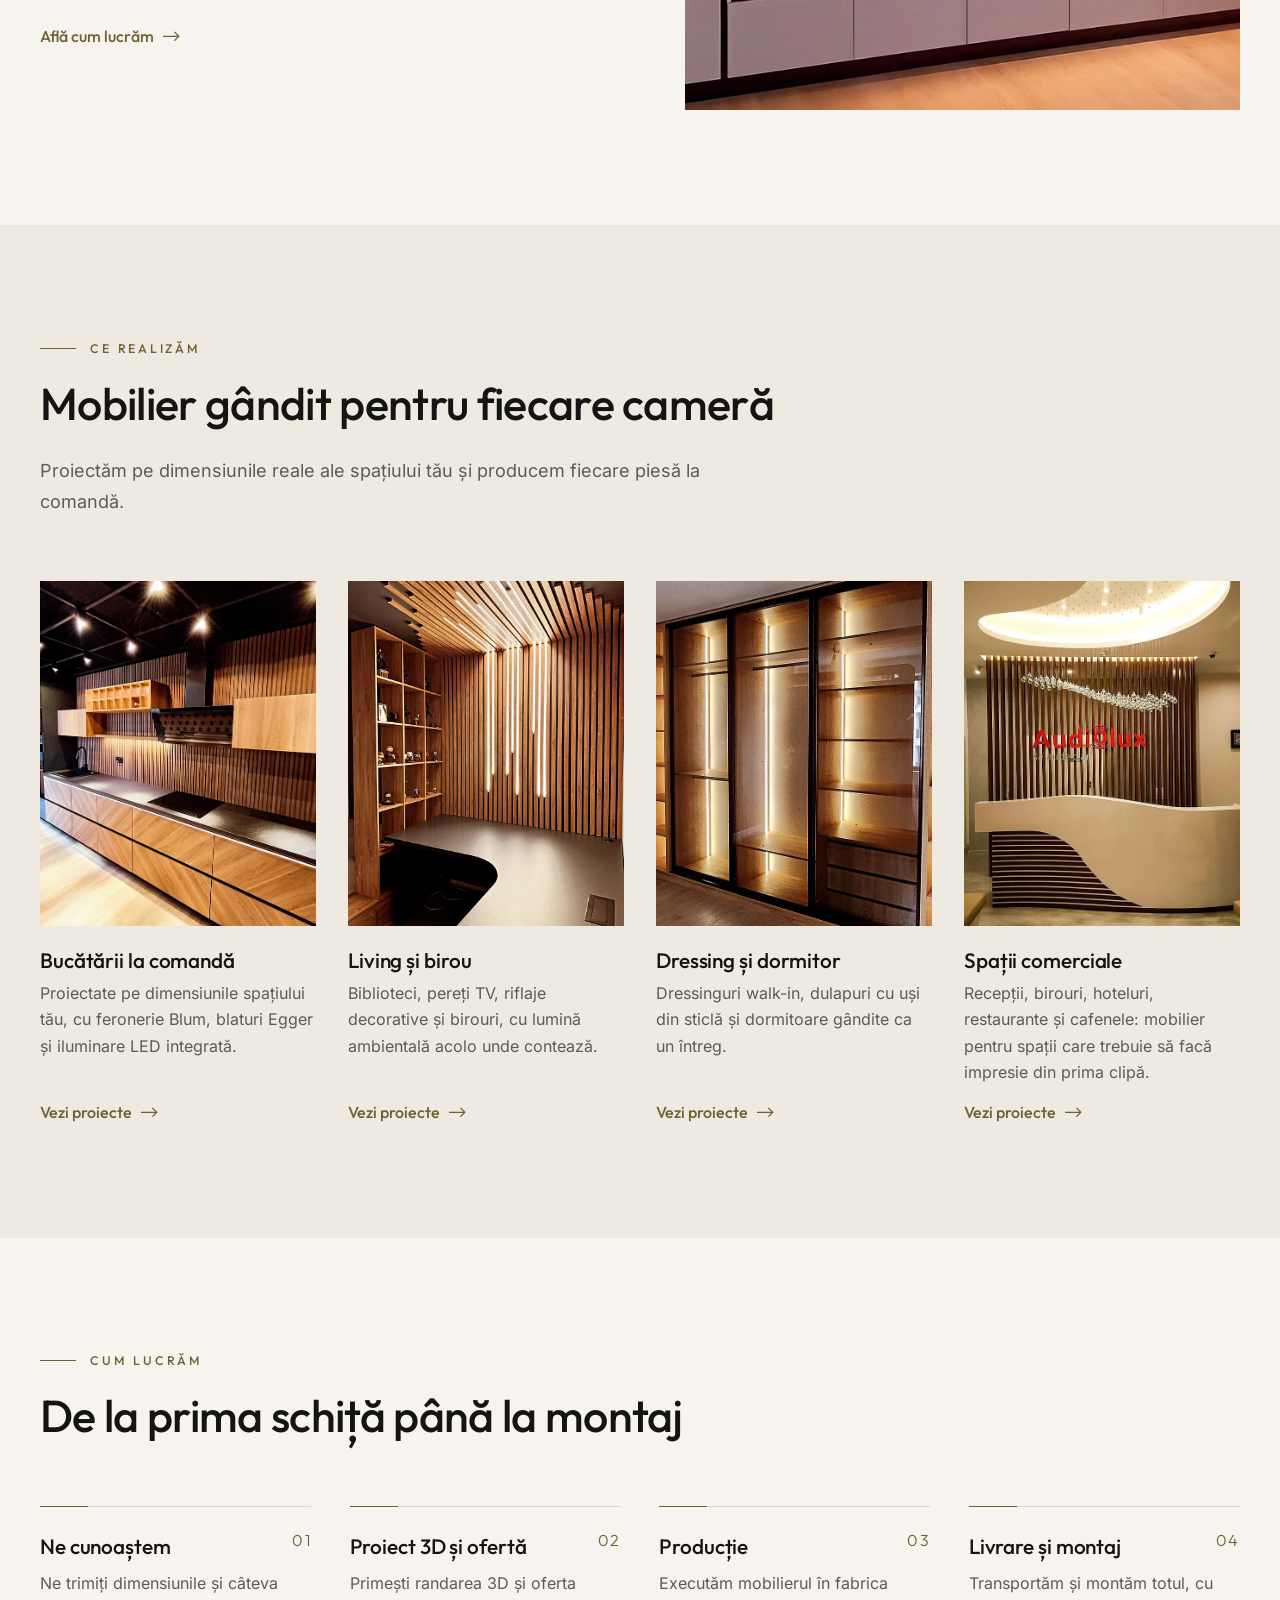
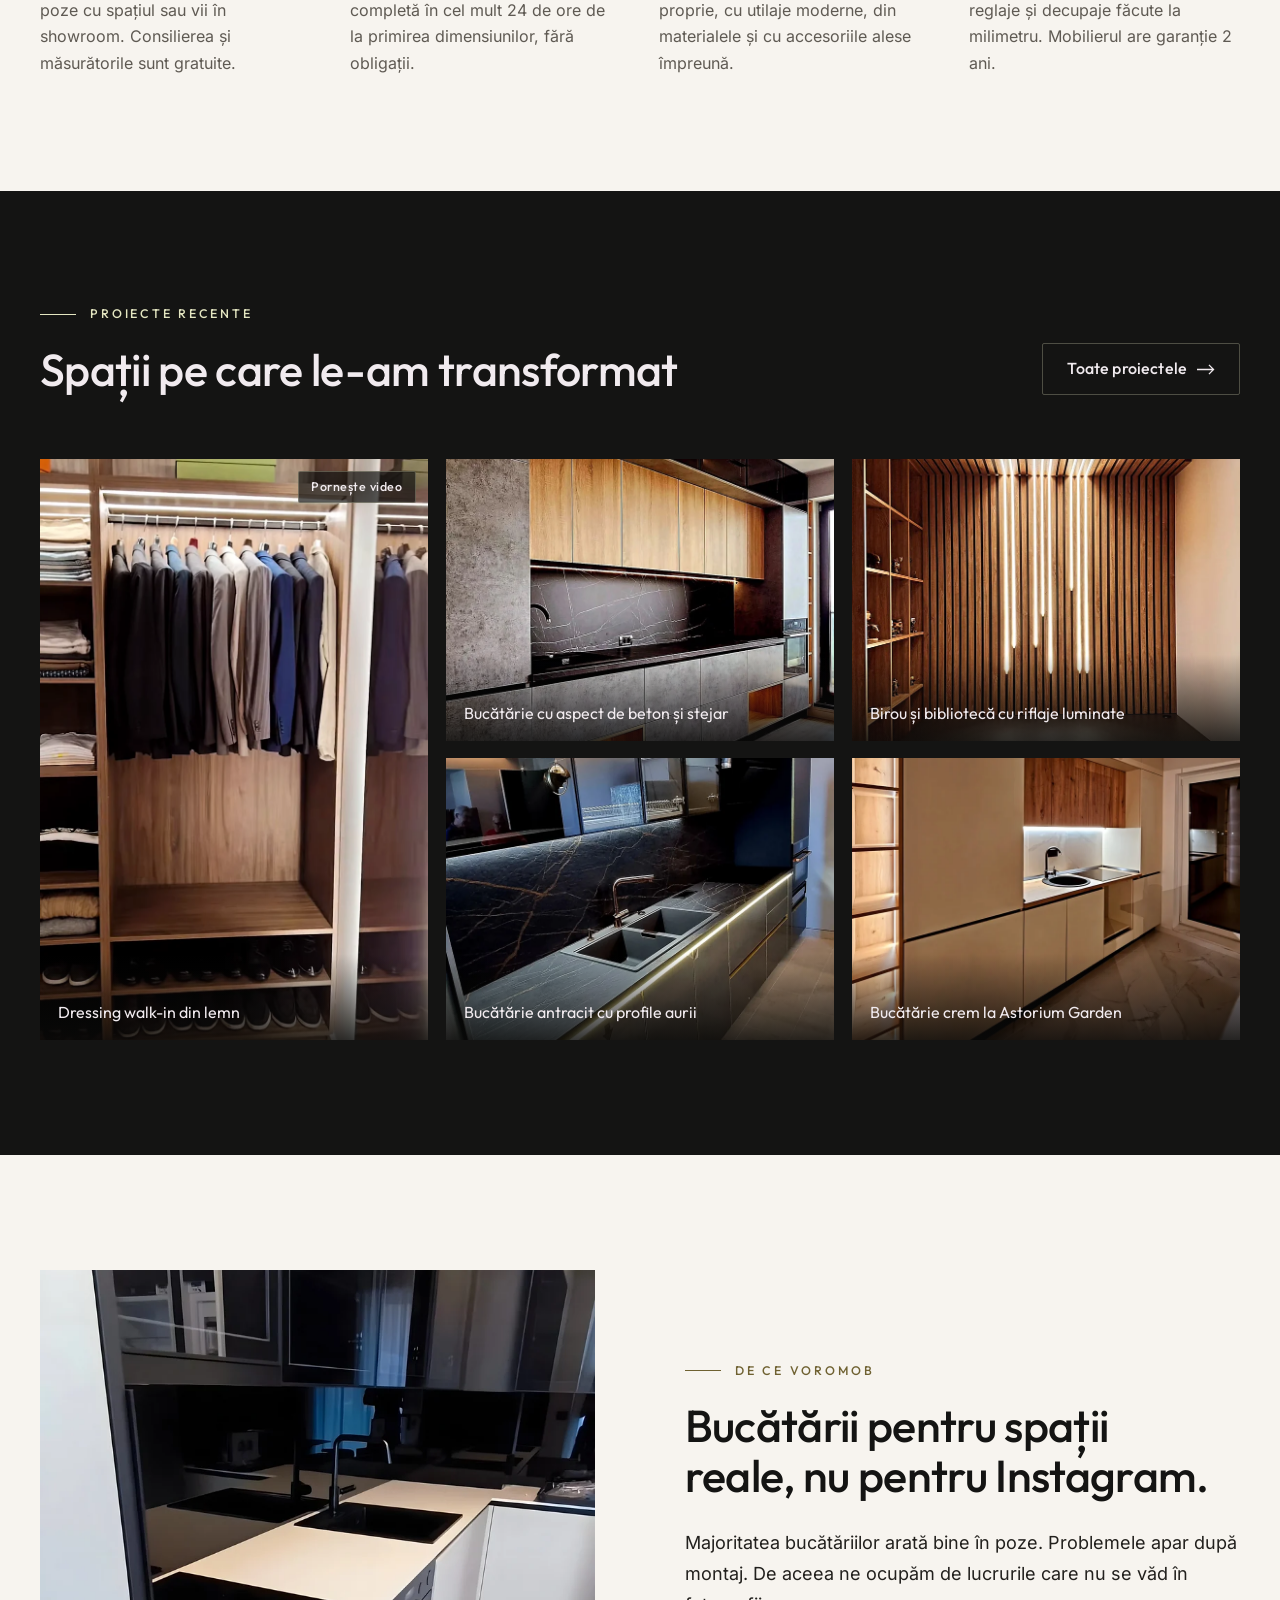
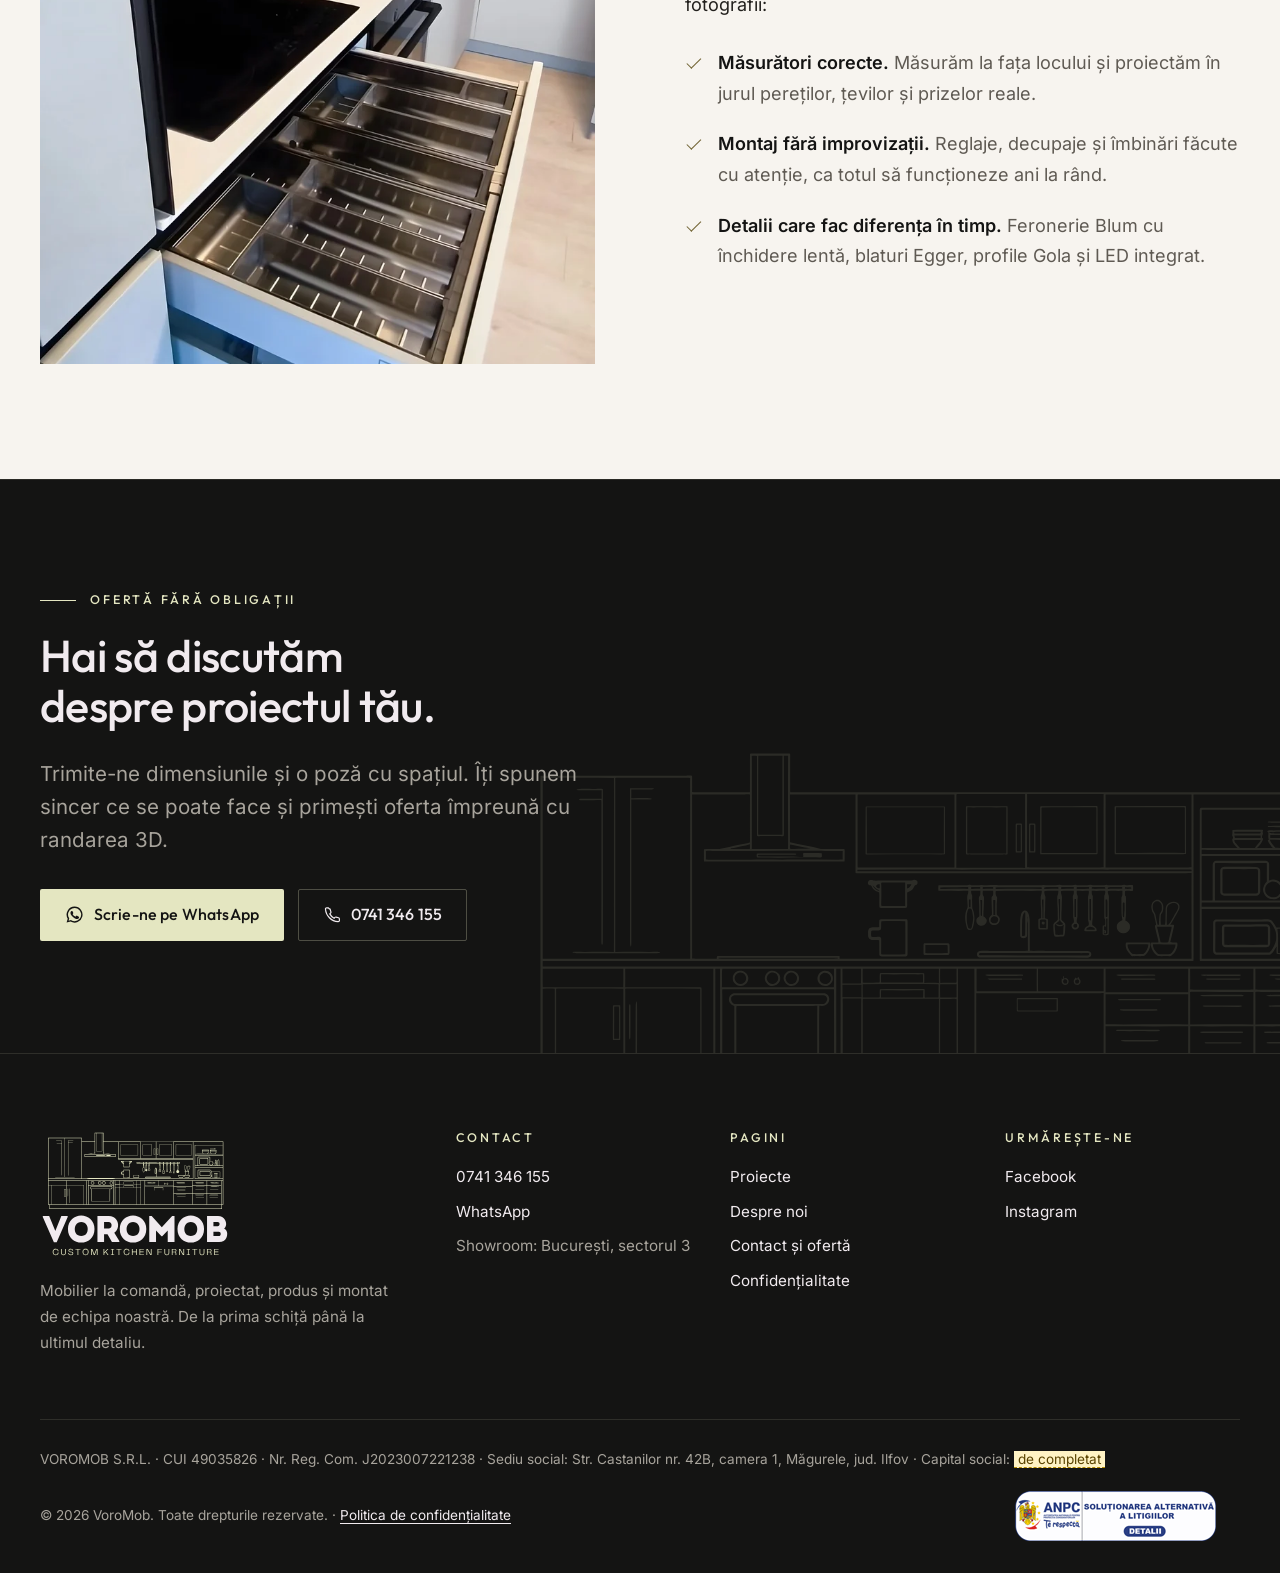
==== commit 62a697db: "preview 2026-10-24 20:08" ====
--- a/index.html
+++ b/index.html
@@ -32,7 +32,7 @@
 <header class="site-header">
   <div class="wrap header-bar">
     <a class="brand" href="index.html" aria-label="VoroMob, pagina principală">
-<svg class="wordmark" xmlns="http://www.w3.org/2000/svg" viewBox="130.8 507.5 637.5 92.8" aria-hidden="true" focusable="false"><path fill="currentColor" fill-rule="evenodd" d="M258.2 600.0C256.7 599.9 254.8 599.6 254.1 599.4C253.5 599.2 252.6 599.0 252.2 599.0C251.8 599.0 250.9 598.8 250.2 598.5C249.6 598.2 248.8 598.0 248.5 598.0C248.2 598.0 247.7 597.8 247.3 597.5C247.0 597.2 246.3 597.0 245.9 597.0C245.5 597.0 244.9 596.8 244.6 596.5C244.2 596.2 243.7 596.0 243.5 596.0C243.3 596.0 242.8 595.8 242.5 595.5C242.2 595.2 241.7 595.0 241.5 595.0C241.2 595.0 241.0 594.9 240.9 594.7C240.8 594.6 240.3 594.3 239.9 594.1C238.7 593.5 237.5 592.8 235.9 591.5C235.1 590.9 234.1 590.2 233.8 590.0C231.4 588.4 226.6 583.0 224.8 579.7C224.5 579.3 223.8 578.1 223.2 577.0C222.5 575.9 222.0 574.9 222.0 574.7C222.0 574.5 221.8 574.0 221.5 573.7C221.2 573.3 221.0 572.9 221.0 572.7C221.0 572.5 220.8 571.9 220.5 571.4C220.2 570.8 220.0 570.1 220.0 569.8C220.0 569.5 219.8 568.7 219.5 568.0C219.3 567.4 219.0 566.3 218.9 565.7C218.8 565.0 218.6 564.0 218.4 563.4C218.1 562.7 218.0 560.8 218.0 556.9C217.8 548.5 218.0 545.1 218.5 543.7C218.8 543.0 219.0 542.0 219.0 541.4C219.0 540.7 219.2 539.9 219.5 539.4C219.8 539.0 220.0 538.3 220.0 537.9C220.0 537.5 220.2 536.8 220.5 536.5C220.8 536.2 221.0 535.6 221.0 535.2C221.0 534.8 221.2 534.2 221.5 533.8C221.8 533.5 222.0 533.0 222.0 532.7C222.0 532.5 222.2 532.2 222.4 532.0C222.6 531.8 222.8 531.5 222.9 531.2C223.1 530.7 224.0 529.2 225.5 526.9C226.6 525.1 229.8 521.1 231.0 520.0C232.3 518.8 235.9 516.0 236.2 516.0C236.3 516.0 236.6 515.8 236.9 515.5C237.1 515.2 237.5 515.0 237.6 515.0C237.8 515.0 238.5 514.6 239.3 514.1C240.0 513.5 241.2 512.9 241.9 512.5C242.6 512.2 243.5 511.7 244.0 511.5C244.6 511.2 245.2 511.0 245.5 511.0C245.7 511.0 246.2 510.8 246.6 510.5C246.9 510.2 247.5 510.0 247.8 510.0C248.2 510.0 248.9 509.8 249.5 509.5C250.1 509.2 250.9 509.0 251.3 509.0C251.6 509.0 252.5 508.8 253.3 508.5C256.7 507.4 270.1 507.4 273.5 508.5C274.2 508.8 275.2 509.0 275.7 509.0C276.1 509.0 277.0 509.2 277.5 509.5C278.0 509.8 278.8 510.0 279.2 510.0C279.6 510.0 280.1 510.2 280.2 510.4C280.4 510.6 280.8 510.8 281.1 510.8C281.6 510.8 286.4 513.1 287.9 514.0C288.3 514.3 288.9 514.6 289.2 514.8C289.6 515.0 290.2 515.3 290.5 515.6C290.9 515.9 291.5 516.4 291.9 516.6C296.6 520.0 300.9 524.9 303.6 530.1C304.1 531.0 304.6 532.0 304.8 532.4C305.1 532.8 305.2 533.2 305.2 533.4C305.2 533.5 305.5 534.1 305.8 534.6C306.0 535.2 306.2 535.8 306.2 536.0C306.2 536.3 306.4 536.6 306.6 536.8C306.8 536.9 307.0 537.5 307.0 538.0C307.0 538.6 307.2 539.2 307.5 539.6C307.8 540.0 308.0 540.6 308.0 541.3C308.0 541.9 308.2 543.1 308.6 543.9C309.1 545.3 309.1 545.7 309.1 554.0C309.1 561.5 309.0 562.7 308.7 563.4C308.4 563.9 308.2 564.9 308.1 565.7C308.0 566.5 307.7 567.7 307.5 568.3C307.2 568.9 307.0 569.7 307.0 570.0C307.0 570.3 306.8 570.9 306.5 571.4C306.2 571.9 306.0 572.5 306.0 572.7C306.0 573.0 305.8 573.4 305.5 573.8C305.2 574.1 305.0 574.5 305.0 574.8C305.0 575.0 304.6 575.7 304.2 576.4C303.8 577.1 303.4 577.9 303.2 578.2C302.6 579.5 299.9 583.4 298.4 585.2C297.2 586.8 295.7 588.1 292.2 590.8C290.2 592.3 286.6 594.6 284.4 595.7C284.1 595.8 283.4 596.2 282.8 596.5C282.2 596.8 281.5 597.0 281.3 597.0C281.0 597.0 280.3 597.2 279.8 597.5C279.2 597.8 278.6 598.0 278.3 598.0C278.1 598.0 277.4 598.2 276.9 598.5C276.3 598.8 275.5 599.0 275.0 599.0C274.5 599.0 273.6 599.2 273.0 599.4C271.0 600.1 263.9 600.4 258.2 600.0ZM437.5 600.0C435.9 599.9 434.1 599.6 433.4 599.4C432.7 599.2 431.7 599.0 431.2 599.0C430.7 599.0 429.8 598.8 429.3 598.5C428.8 598.2 428.2 598.0 427.9 598.0C427.7 598.0 427.0 597.8 426.5 597.5C426.0 597.2 425.3 597.0 424.9 597.0C424.6 597.0 424.1 596.8 423.9 596.5C423.6 596.2 423.1 596.0 422.8 596.0C422.5 596.0 421.9 595.8 421.6 595.5C421.2 595.2 420.8 595.0 420.6 595.0C420.4 595.0 419.8 594.6 419.1 594.2C417.9 593.3 416.4 592.4 415.8 592.1C415.1 591.8 410.5 588.0 409.2 586.7C407.8 585.3 405.9 582.9 405.1 581.6C404.8 581.2 404.3 580.3 403.9 579.7C403.4 579.1 402.8 577.9 402.4 577.1C402.0 576.3 401.6 575.5 401.5 575.2C401.4 575.0 401.2 574.7 401.1 574.5C401.0 574.3 400.7 573.5 400.4 572.7C400.0 571.9 399.8 571.2 399.8 571.0C399.8 570.8 399.6 570.5 399.5 570.4C399.4 570.2 399.1 569.4 399.0 568.6C398.8 567.8 398.5 566.8 398.4 566.5C398.2 566.1 398.0 565.3 398.0 564.7C398.0 564.1 397.8 563.0 397.6 562.2C397.0 560.2 396.8 548.5 397.3 546.8C397.6 546.2 397.8 544.8 397.9 543.7C398.0 542.5 398.3 541.1 398.5 540.5C398.8 539.8 399.0 539.0 399.0 538.8C399.0 538.5 399.2 537.8 399.5 537.3C399.8 536.8 400.0 536.2 400.0 535.9C400.0 535.7 400.2 535.2 400.4 534.8C400.5 534.4 401.5 532.6 402.4 530.7C403.3 528.8 404.3 527.1 404.5 526.8C404.8 526.6 405.0 526.3 405.0 526.2C405.0 526.0 406.0 524.5 406.6 523.9C406.9 523.6 407.9 522.5 408.8 521.5C411.2 519.1 413.5 517.1 415.9 515.5C418.0 514.1 422.4 511.8 422.9 511.8C423.1 511.8 423.3 511.6 423.5 511.4C423.7 511.2 424.1 511.0 424.3 511.0C424.6 511.0 425.2 510.8 425.6 510.5C426.0 510.2 426.7 510.0 427.1 510.0C427.5 510.0 428.2 509.8 428.6 509.5C429.1 509.2 429.8 509.0 430.4 509.0C431.0 509.0 432.0 508.8 432.7 508.5C434.4 507.9 442.7 507.4 446.2 507.7C447.6 507.9 449.4 508.0 450.1 508.0C450.9 508.0 452.0 508.2 452.8 508.5C453.4 508.8 454.4 509.0 455.0 509.0C455.5 509.0 456.1 509.2 456.4 509.4C456.7 509.5 457.3 509.8 457.9 509.9C458.4 510.0 459.3 510.3 459.7 510.5C460.2 510.8 460.8 511.0 461.0 511.0C461.5 511.0 466.0 513.3 467.9 514.5C468.7 515.1 469.9 515.8 470.5 516.2C472.7 517.6 475.5 520.1 477.2 522.2C477.7 522.9 478.3 523.6 478.6 523.9C478.9 524.2 479.5 525.0 480.0 525.7C480.5 526.5 481.1 527.3 481.4 527.7C481.7 528.1 482.2 528.9 482.6 529.5C482.9 530.2 483.4 530.9 483.6 531.3C483.8 531.6 484.0 532.0 484.0 532.2C484.0 532.4 484.2 532.8 484.4 533.2C485.2 534.3 486.3 537.6 487.1 541.5C488.1 545.8 488.3 549.3 488.2 555.6C488.0 563.1 487.4 566.8 485.1 573.0C484.7 574.2 483.2 577.2 482.5 578.2C482.3 578.6 481.8 579.4 481.4 580.0C479.1 583.5 474.2 588.9 471.4 590.8C469.0 592.6 466.9 593.9 465.2 594.7C464.4 595.1 463.5 595.6 463.2 595.7C461.4 596.7 460.7 597.0 460.3 597.0C460.1 597.0 459.5 597.2 459.1 597.5C458.7 597.8 458.1 598.0 457.8 598.0C457.5 598.0 456.9 598.2 456.5 598.4C456.1 598.6 455.0 598.9 454.0 599.0C453.0 599.1 451.7 599.4 451.1 599.6C449.9 600.0 441.5 600.3 437.5 600.0ZM637.2 600.0C635.7 599.9 633.8 599.6 633.1 599.4C632.5 599.2 631.6 599.0 631.1 599.0C630.7 599.0 629.2 598.6 627.9 598.1C626.5 597.6 625.1 597.1 624.8 597.1C624.4 597.0 623.9 596.7 623.5 596.5C623.2 596.2 622.7 596.0 622.4 596.0C622.1 596.0 621.6 595.8 621.4 595.5C621.1 595.2 620.7 595.0 620.5 595.0C620.3 595.0 619.9 594.8 619.8 594.6C619.6 594.4 619.3 594.2 619.1 594.2C618.9 594.2 618.5 594.0 618.0 593.6C617.6 593.3 617.2 593.0 617.0 593.0C616.8 593.0 616.4 592.8 616.0 592.5C615.7 592.2 614.6 591.4 613.6 590.7C612.1 589.6 606.3 584.0 605.6 583.0C604.8 581.9 602.7 578.4 602.1 577.4C601.2 575.6 599.5 571.4 598.9 569.1C598.7 568.4 598.4 567.3 598.1 566.5C597.9 565.8 597.8 564.8 597.8 564.5C597.8 564.1 597.6 563.4 597.4 562.9C597.0 562.0 597.0 560.7 597.0 554.1C597.0 547.1 597.0 546.2 597.5 544.5C597.8 543.5 598.0 542.3 598.0 541.8C598.0 541.4 598.2 540.6 598.5 540.0C598.8 539.4 599.0 538.7 599.0 538.4C599.0 538.1 599.2 537.3 599.5 536.5C599.8 535.7 600.3 534.6 600.6 533.9C600.8 533.2 601.4 532.0 601.8 531.1C602.2 530.3 602.7 529.3 603.0 528.9C603.2 528.5 603.4 528.1 603.5 528.0C603.6 527.9 604.0 527.3 604.4 526.6C604.8 525.9 605.3 525.2 605.5 525.0C605.7 524.7 606.3 524.0 606.9 523.3C608.9 520.9 614.9 515.6 616.4 515.0C616.5 515.0 616.8 514.8 617.0 514.6C617.5 514.2 622.3 511.8 622.6 511.8C622.8 511.8 623.1 511.6 623.2 511.4C623.4 511.2 623.8 511.0 624.1 511.0C624.4 511.0 625.0 510.8 625.4 510.5C625.8 510.2 626.4 510.0 626.8 510.0C627.1 510.0 627.9 509.8 628.5 509.5C629.1 509.2 629.9 509.0 630.3 509.0C630.8 509.0 631.8 508.8 632.5 508.5C634.6 507.8 642.5 507.4 646.1 507.7C647.6 507.9 649.4 508.0 650.0 508.0C650.7 508.0 651.7 508.2 652.3 508.5C652.9 508.8 653.9 509.0 654.6 509.0C655.5 509.0 656.1 509.2 656.5 509.5C656.8 509.8 657.5 510.0 658.0 510.0C658.4 510.0 659.1 510.2 659.4 510.5C659.8 510.8 660.4 511.0 660.7 511.0C661.1 511.0 661.6 511.2 661.9 511.5C662.1 511.8 662.6 512.0 663.0 512.0C663.4 512.0 663.8 512.2 664.0 512.4C664.2 512.6 664.8 513.0 665.5 513.3C666.1 513.6 666.9 514.1 667.3 514.4C667.7 514.7 668.1 515.0 668.3 515.0C668.8 515.0 672.8 517.9 674.5 519.6C676.2 521.3 678.9 524.4 680.6 526.9C682.4 529.4 685.0 534.3 685.0 535.1C685.0 535.4 685.1 535.8 685.2 535.9C685.6 536.3 687.2 542.7 687.6 546.0C688.0 548.9 688.2 558.1 687.9 560.2C687.8 560.7 687.6 561.9 687.5 562.8C686.7 567.8 684.7 574.4 683.5 576.0C683.2 576.3 683.0 576.8 683.0 577.0C683.0 577.2 682.8 577.6 682.5 577.9C682.2 578.1 682.0 578.5 682.0 578.6C682.0 578.8 681.8 579.1 681.5 579.4C681.2 579.6 681.0 579.9 681.0 580.1C681.0 580.5 677.4 585.1 675.5 587.0C672.6 589.9 667.4 593.8 664.8 594.9C664.1 595.2 663.4 595.5 663.0 595.7C661.5 596.5 660.5 597.0 660.1 597.0C659.8 597.0 659.3 597.2 658.9 597.5C658.5 597.8 657.9 598.0 657.6 598.0C657.3 598.0 656.5 598.2 655.7 598.5C655.0 598.7 653.8 599.0 653.0 599.1C652.3 599.2 651.4 599.4 651.2 599.5C650.9 599.7 650.1 599.8 649.4 599.9C643.6 600.1 639.7 600.2 637.2 600.0ZM171.6 599.2L169.1 599.1L168.1 597.0C167.5 595.8 167.0 594.7 167.0 594.6C167.0 594.3 165.6 591.1 164.1 587.9C163.7 586.9 163.0 585.3 162.6 584.4C161.9 582.5 161.6 581.8 161.3 581.2C160.8 580.4 160.0 578.7 160.0 578.4C160.0 578.2 159.8 577.8 159.5 577.5C159.3 577.1 159.0 576.5 158.9 576.1C158.8 575.6 158.6 575.2 158.4 575.0C158.2 574.9 158.0 574.4 157.9 574.1C157.8 573.7 157.6 573.2 157.4 573.0C157.2 572.8 157.0 572.3 156.9 571.9C156.8 571.5 156.4 570.4 155.9 569.4C155.4 568.4 154.8 566.8 154.4 565.9C154.0 564.9 153.5 563.9 153.3 563.6C153.2 563.4 153.0 563.0 153.0 562.7C153.0 562.3 149.9 555.3 149.4 554.4C149.2 554.1 149.0 553.5 148.9 553.1C148.8 552.6 148.6 552.2 148.4 552.0C148.2 551.8 148.0 551.6 148.0 551.4C148.0 551.3 147.6 550.3 147.0 549.1C145.8 546.6 141.0 535.7 141.0 535.4C141.0 535.3 140.5 534.0 139.9 532.5C138.1 528.5 137.7 527.7 137.5 527.2C137.4 527.0 137.2 526.7 137.1 526.5C137.0 526.3 136.5 525.2 136.0 524.1C135.4 523.0 135.0 522.0 135.0 521.9C135.0 521.8 134.8 521.2 134.5 520.5C134.2 519.9 133.7 518.8 133.3 518.0C133.0 517.2 132.3 515.8 131.8 514.8C131.1 513.3 130.9 512.7 130.9 511.2C130.8 510.1 130.9 509.3 131.1 509.2C131.3 509.1 136.0 509.0 141.7 509.0L152.0 509.0L152.6 509.6C153.0 510.0 153.2 510.5 153.2 511.0C153.2 511.4 153.4 511.8 153.6 512.0C153.8 512.2 154.0 512.5 154.0 512.6C154.0 513.0 154.6 514.4 156.0 517.4C156.6 518.5 157.0 519.6 157.0 519.8C157.0 520.1 157.2 520.6 157.5 520.9C157.8 521.3 158.0 521.8 158.0 522.1C158.0 522.4 158.2 523.0 158.5 523.4C158.8 523.8 159.0 524.3 159.0 524.5C159.0 524.8 159.2 525.2 159.5 525.6C159.8 525.9 160.0 526.5 160.0 526.8C160.0 527.1 160.2 527.6 160.4 527.9C160.6 528.2 161.1 529.3 161.5 530.4C162.6 533.0 163.9 536.6 164.5 538.2C165.1 539.7 166.0 541.9 166.6 543.0C166.8 543.4 167.0 543.8 167.0 544.0C167.0 544.3 167.7 545.9 168.5 547.5C168.8 548.1 169.0 548.6 169.0 548.8C169.0 548.9 169.4 550.0 170.0 551.2C170.6 552.3 171.0 553.4 171.0 553.5C171.0 553.7 171.2 554.2 171.5 554.8C172.8 557.4 173.0 557.8 173.0 558.2C173.0 558.8 174.1 559.6 174.5 559.4C174.6 559.3 174.8 558.9 174.9 558.5C175.0 558.1 175.2 557.7 175.4 557.5C175.6 557.3 175.8 557.0 175.8 556.8C175.8 556.6 176.0 555.8 176.4 555.1C176.7 554.4 177.0 553.7 177.0 553.5C177.0 553.2 177.2 552.9 177.3 552.8C177.5 552.6 177.8 552.1 177.8 551.7C177.9 551.2 178.3 550.0 178.8 549.0C179.2 548.0 179.7 546.6 179.9 545.9C180.1 545.2 180.5 544.3 180.6 544.0C180.8 543.7 181.2 542.7 181.5 541.9C181.8 541.0 182.3 540.0 182.5 539.5C182.8 539.0 183.0 538.4 183.0 538.2C183.0 538.0 183.2 537.5 183.5 537.2C183.8 536.8 184.0 536.3 184.0 536.0C184.0 535.7 184.2 535.2 184.5 534.8C184.8 534.5 185.0 533.9 185.0 533.6C185.0 533.2 185.2 532.7 185.5 532.3C185.8 532.0 186.0 531.4 186.0 531.1C186.0 530.8 186.2 530.4 186.4 530.3C186.6 530.1 186.8 529.5 186.9 529.0C187.0 528.5 187.2 527.9 187.4 527.7C187.6 527.6 187.8 527.1 187.9 526.7C188.0 526.2 188.4 525.1 188.9 524.1C189.3 523.2 189.8 521.9 190.0 521.3C190.1 520.7 190.4 520.2 190.5 520.1C190.6 520.0 190.8 519.8 190.8 519.6C190.8 519.4 190.9 518.8 191.1 518.4C191.8 516.8 193.0 513.7 193.0 513.4C193.0 513.2 193.3 512.5 193.6 511.9C194.0 511.2 194.2 510.5 194.2 510.3C194.2 510.0 194.5 509.6 194.7 509.4C195.1 509.0 196.2 509.0 205.6 509.0C217.7 509.0 216.7 508.7 216.3 511.8C216.1 513.0 215.7 514.3 215.2 515.5C214.7 516.6 214.0 518.2 213.6 519.2C212.7 521.4 211.1 525.3 210.3 527.0C210.0 527.8 209.5 528.8 209.3 529.2C209.1 529.7 208.7 530.5 208.5 531.0C208.2 531.6 208.0 532.1 208.0 532.3C208.0 532.4 207.8 532.8 207.5 533.2C207.2 533.5 207.0 534.0 207.0 534.3C207.0 534.6 206.8 535.1 206.5 535.4C206.2 535.8 206.0 536.2 206.0 536.4C206.0 536.6 205.8 537.1 205.6 537.5C205.4 537.8 204.9 538.9 204.5 539.9C204.1 540.8 203.4 542.3 203.0 543.1C202.6 544.0 202.0 545.5 201.5 546.6C200.3 549.9 198.8 553.5 197.9 555.4C197.4 556.4 197.0 557.4 197.0 557.5C197.0 557.7 196.8 558.2 196.5 558.7C196.1 559.6 195.6 560.6 194.4 563.2C194.2 563.9 193.8 564.5 193.7 564.8C193.6 565.0 193.4 565.3 193.3 565.5C193.3 565.7 192.9 566.5 192.6 567.2C191.4 569.9 191.0 570.6 190.5 571.9C190.3 572.6 189.6 574.2 189.0 575.5C188.5 576.8 188.0 577.9 188.0 578.0C188.0 578.1 187.6 579.2 187.0 580.3C186.4 581.5 186.0 582.6 186.0 582.8C186.0 583.0 185.8 583.5 185.5 583.9C185.2 584.3 185.0 584.8 185.0 584.9C185.0 585.2 184.3 586.7 181.8 591.9C181.4 592.9 181.0 593.8 181.0 594.0C181.0 594.2 180.8 594.6 180.5 594.9C180.2 595.3 180.0 595.8 180.0 596.1C180.0 596.4 179.8 596.8 179.6 597.0C179.4 597.2 179.2 597.6 179.1 598.0C179.0 598.4 178.8 598.8 178.7 599.0C178.3 599.3 174.8 599.4 171.6 599.2ZM499.4 598.2C498.9 597.9 498.8 509.5 499.3 509.1C499.5 508.9 501.2 508.8 503.6 508.9L507.5 508.9L508.6 510.1C509.2 510.8 510.0 511.8 510.4 512.2C510.8 512.7 511.3 513.3 511.5 513.5C511.7 513.7 512.3 514.4 512.8 515.0C513.2 515.6 514.9 517.4 516.4 519.0C517.9 520.6 520.0 522.9 521.1 524.2C522.2 525.5 523.2 526.7 523.4 526.9C524.2 527.8 528.9 532.9 530.0 534.2C530.8 535.1 532.3 536.7 533.3 537.8C534.3 538.8 535.6 540.2 536.2 541.0C538.5 543.7 538.9 544.1 540.4 545.7C541.3 546.5 542.1 547.2 542.3 547.2C542.4 547.2 543.2 546.6 543.9 545.8C544.7 545.0 546.6 543.1 548.1 541.5C549.6 539.9 552.0 537.4 553.2 535.9C554.5 534.4 557.3 531.4 559.3 529.2C563.8 524.7 564.8 523.6 565.3 522.8C565.5 522.4 567.7 520.0 570.1 517.5C572.6 515.0 575.3 512.0 576.2 511.0C577.7 509.3 577.9 509.1 579.0 509.0C580.4 508.8 585.4 508.9 585.7 509.1C586.2 509.4 586.1 597.6 585.7 598.0C585.2 598.4 563.8 598.4 563.4 598.0C563.1 597.7 563.0 594.8 562.9 578.4C562.9 558.8 562.9 558.4 562.0 559.3C561.8 559.5 559.7 561.7 557.4 564.0C553.5 568.0 551.4 570.2 548.2 573.7C547.5 574.4 546.2 575.7 545.2 576.6C543.6 578.1 543.4 578.2 542.4 578.2C541.3 578.2 541.1 578.2 539.4 576.4C538.4 575.4 537.1 574.1 536.6 573.5C536.1 572.9 534.1 570.7 532.2 568.8C530.2 566.8 527.3 563.7 525.8 562.1C523.0 559.0 522.4 558.6 522.2 559.4C522.1 559.6 522.0 568.3 522.0 578.8C522.0 589.3 521.9 597.9 521.8 598.0C521.6 598.3 499.8 598.4 499.4 598.2ZM699.2 598.1C699.1 597.9 699.0 580.1 699.1 553.5L699.1 509.1L719.9 509.1C737.6 509.0 740.8 509.0 741.6 509.4C742.2 509.6 743.2 509.8 743.9 509.9C744.6 510.0 745.5 510.3 746.0 510.5C746.5 510.8 747.1 511.0 747.4 511.0C747.6 511.0 748.4 511.4 749.1 511.8C749.8 512.2 750.7 512.7 751.1 512.9C752.5 513.7 755.9 516.4 757.6 518.1C759.9 520.4 762.3 524.5 763.1 527.6C763.3 528.3 763.7 529.5 763.9 530.2C764.4 531.9 764.5 539.3 764.1 540.9C763.0 544.8 761.0 548.6 759.1 550.8C758.3 551.6 758.4 552.4 759.3 553.0C761.1 554.1 762.0 554.8 763.0 555.9C763.6 556.6 764.3 557.4 764.5 557.7C764.8 558.0 765.0 558.3 765.0 558.4C765.0 558.5 765.2 558.8 765.5 559.1C766.4 560.3 767.7 564.1 768.0 566.8C768.4 569.5 768.1 576.6 767.6 577.6C767.4 578.0 767.2 578.8 767.1 579.2C766.7 581.7 763.7 587.2 761.4 589.8C760.1 591.3 757.4 593.6 756.2 594.2C755.2 594.8 754.5 595.2 754.0 595.6C753.8 595.8 753.3 596.0 753.0 596.0C752.7 596.0 752.2 596.2 751.8 596.5C751.4 596.7 750.6 597.0 750.0 597.1C749.4 597.2 748.6 597.5 748.2 597.7C747.4 598.1 745.8 598.1 729.0 598.2C718.9 598.2 708.1 598.3 705.0 598.3C701.2 598.4 699.4 598.3 699.2 598.1ZM320.0 597.6C319.6 596.7 319.7 510.1 320.0 509.5C320.3 509.0 320.8 509.0 341.9 509.0C360.3 509.0 363.8 509.1 364.6 509.4C365.2 509.6 366.3 509.8 367.1 509.9C367.9 510.0 369.0 510.3 369.5 510.5C370.0 510.8 370.6 511.0 370.9 511.0C371.7 511.0 375.3 512.9 378.1 514.9C380.8 516.7 384.2 519.9 384.9 521.3C385.1 521.7 385.6 522.4 385.9 522.8C386.7 523.8 389.0 528.6 389.0 529.4C389.0 529.6 389.2 530.4 389.5 531.2C389.8 531.9 390.2 534.4 390.5 536.5L391.1 540.5L390.5 544.7C389.9 549.3 389.2 551.7 387.6 555.1C386.5 557.6 384.3 561.0 383.2 562.0C382.1 563.1 379.4 565.4 378.7 565.8C377.5 566.6 377.5 566.6 381.1 572.2C381.9 573.4 382.7 574.8 383.0 575.2C383.3 575.7 384.1 577.0 384.8 578.1C385.5 579.2 387.0 581.7 388.1 583.6C389.2 585.5 390.7 588.1 391.5 589.3C392.3 590.6 393.0 591.6 393.0 591.7C393.0 592.0 394.4 593.9 394.8 594.2C395.1 594.5 395.2 597.5 394.9 598.0C394.8 598.2 389.5 598.2 382.4 598.2C369.3 598.2 369.0 598.2 369.0 597.0C369.0 596.8 368.8 596.4 368.5 596.1C368.2 595.9 368.0 595.5 368.0 595.4C368.0 595.1 366.6 592.4 366.0 591.5C365.5 590.8 364.7 589.4 364.0 588.0C363.4 587.0 363.1 586.4 362.5 585.5C362.2 585.1 361.7 584.2 361.4 583.5C360.7 582.2 359.5 580.2 358.5 578.7C358.3 578.4 358.0 577.9 357.9 577.6C357.8 577.3 357.6 577.0 357.5 577.0C357.4 577.0 357.1 576.6 356.9 576.2C356.7 575.7 356.4 575.1 356.2 574.9C355.0 572.9 354.6 572.4 354.4 572.2C353.9 571.9 342.9 572.0 342.6 572.3C342.3 572.5 342.2 575.7 342.2 585.0C342.2 591.9 342.2 597.6 342.1 597.9C342.0 598.2 340.8 598.2 331.1 598.2L320.2 598.2L320.0 597.6ZM266.2 578.1C268.0 578.0 269.8 577.6 270.2 577.4C270.6 577.2 271.2 577.0 271.4 577.0C273.0 577.0 278.4 573.2 280.3 570.9C280.8 570.2 281.3 569.5 281.5 569.4C282.2 568.5 283.7 566.0 283.9 565.5C284.0 565.2 284.2 564.7 284.4 564.5C284.6 564.2 284.9 563.5 285.0 562.8C285.1 562.1 285.3 561.4 285.5 561.2C286.4 560.1 286.3 548.1 285.4 546.3C285.2 545.9 285.0 545.2 285.0 544.9C285.0 544.0 283.2 540.8 281.3 538.2C279.6 535.9 275.2 532.0 274.4 532.0C274.1 532.0 273.7 531.8 273.3 531.5C273.0 531.2 272.5 531.0 272.2 531.0C271.9 531.0 271.4 530.8 271.0 530.6C270.6 530.4 269.7 530.2 268.8 530.0C268.0 529.9 267.1 529.7 266.7 529.5C265.5 529.1 256.8 530.0 255.9 530.7C255.8 530.8 255.3 531.0 254.8 531.1C254.4 531.2 254.0 531.4 253.9 531.5C253.8 531.6 253.1 532.0 252.3 532.4C249.6 533.7 243.0 541.0 243.0 542.7C243.0 542.9 242.8 543.4 242.5 543.9C242.2 544.4 242.0 545.1 242.0 545.4C242.0 545.7 241.8 546.4 241.6 546.9C241.1 548.1 240.8 556.0 241.2 558.5C241.5 560.5 242.2 563.1 242.6 564.1C243.4 565.8 243.5 566.1 243.8 566.7C244.0 567.0 244.4 567.5 244.6 567.7C244.8 568.0 245.0 568.3 245.0 568.4C245.0 568.5 245.3 568.9 245.6 569.2C245.9 569.5 246.5 570.2 247.0 570.9C248.1 572.4 251.5 575.1 253.5 576.0C255.6 577.0 258.5 577.9 260.6 578.2C261.6 578.3 262.5 578.4 262.6 578.5C262.8 578.5 264.3 578.3 266.2 578.1ZM446.0 578.1C447.6 577.9 449.2 577.5 449.5 577.4C449.9 577.2 450.4 577.0 450.5 577.0C451.1 577.0 455.0 574.9 456.3 573.9C462.0 569.5 464.6 564.3 465.3 556.1C465.7 550.5 464.9 545.8 462.8 541.4C461.9 539.7 461.3 538.8 459.2 536.7C456.1 533.5 454.3 532.3 450.1 530.7C448.1 529.8 443.6 529.2 441.2 529.5C438.0 529.9 436.4 530.2 435.6 530.6C435.1 530.8 434.6 531.0 434.3 531.0C434.0 531.0 433.5 531.2 433.2 531.5C432.8 531.8 432.4 532.0 432.1 532.0C431.9 532.0 431.6 532.2 431.3 532.5C431.1 532.8 430.8 533.0 430.6 533.0C430.5 533.0 430.1 533.2 429.9 533.5C429.6 533.8 429.3 534.0 429.1 534.0C428.6 534.0 425.5 537.3 424.4 539.0C422.6 541.7 421.0 545.4 421.0 547.0C421.0 547.6 420.8 548.4 420.6 548.9C420.0 550.3 420.0 556.6 420.6 558.7C420.8 559.6 421.0 560.7 421.0 561.2C421.0 561.8 421.2 562.4 421.5 562.8C421.8 563.2 422.0 563.7 422.0 564.1C422.0 564.4 422.2 565.0 422.5 565.3C422.8 565.7 423.0 566.1 423.0 566.3C423.0 567.2 426.9 572.1 428.6 573.5C429.2 573.9 429.8 574.3 429.9 574.5C430.6 575.1 434.5 577.0 435.0 577.0C435.3 577.0 435.8 577.2 436.1 577.3C436.6 577.7 439.2 578.1 441.5 578.3C442.0 578.4 442.5 578.4 442.8 578.5C443.0 578.5 444.4 578.3 446.0 578.1ZM646.6 578.0C647.6 577.9 648.8 577.6 649.2 577.4C649.6 577.2 650.1 577.0 650.3 577.0C650.7 577.0 653.3 575.7 654.3 575.1C654.6 574.8 655.4 574.3 656.0 573.9C658.3 572.4 661.1 569.1 662.5 566.2C662.9 565.3 663.4 564.4 663.5 564.2C663.6 564.0 664.0 562.8 664.3 561.6C665.1 558.3 665.1 549.4 664.3 546.2C663.4 542.6 662.6 540.9 660.6 538.5C658.3 535.7 656.1 533.6 654.7 533.0C654.4 532.9 653.6 532.4 652.9 532.0C652.3 531.6 651.4 531.2 651.1 531.1C650.7 531.0 650.1 530.8 649.7 530.6C649.4 530.4 647.7 530.0 646.0 529.7C643.3 529.3 642.6 529.2 640.9 529.5C636.5 530.1 635.7 530.2 635.3 530.6C635.0 530.8 634.6 531.0 634.4 531.0C634.1 531.0 633.6 531.2 633.2 531.4C632.9 531.6 632.3 531.9 631.9 532.1C629.9 533.1 628.2 534.3 627.1 535.5C626.6 536.1 625.8 536.9 625.5 537.3C624.3 538.6 623.3 540.1 622.6 541.6C622.2 542.5 621.8 543.5 621.6 543.9C621.3 544.3 621.1 545.2 621.0 545.9C620.9 546.6 620.6 547.6 620.4 548.2C619.8 549.8 619.9 558.6 620.6 560.1C620.8 560.6 621.0 561.4 621.0 561.8C621.0 562.3 621.2 563.0 621.4 563.4C621.6 563.8 622.0 564.7 622.3 565.4C623.3 568.1 628.0 574.0 629.1 574.0C629.3 574.0 629.6 574.2 629.9 574.5C630.1 574.8 630.5 575.0 630.6 575.0C630.8 575.0 631.1 575.2 631.4 575.5C631.6 575.8 632.1 576.0 632.3 576.0C632.6 576.0 633.0 576.2 633.2 576.3C634.1 577.1 637.1 577.9 640.5 578.2C642.5 578.5 643.4 578.4 646.6 578.0ZM741.1 578.1C742.5 577.9 744.4 576.2 745.3 574.4C746.2 572.6 746.3 568.3 745.5 567.2C745.2 566.8 745.0 566.4 745.0 566.3C745.0 565.8 743.5 564.2 742.4 563.6L741.3 563.0L731.4 562.9C726.0 562.9 721.5 562.9 721.3 562.9C720.9 563.1 720.9 577.8 721.3 578.2C721.6 578.5 739.2 578.4 741.1 578.1ZM362.9 551.3C364.5 550.2 365.5 549.4 366.1 548.5C367.1 546.8 368.0 544.9 368.0 544.4C368.0 544.1 368.2 543.0 368.4 542.0C368.8 540.4 368.8 540.2 368.4 538.9C368.2 538.2 368.0 537.3 368.0 536.9C368.0 535.0 365.5 531.4 363.3 530.1C361.8 529.2 357.8 528.9 349.3 529.1C343.3 529.3 342.7 529.4 342.5 529.8C342.1 530.5 342.2 551.3 342.6 551.7C342.8 552.0 345.0 552.0 352.4 552.0L361.9 551.9L362.9 551.3ZM738.0 543.5C739.6 542.9 740.3 542.2 741.4 540.1C742.3 538.5 742.3 534.8 741.4 533.3C739.9 530.8 739.6 530.5 738.5 529.9C737.4 529.3 737.2 529.3 729.5 529.2C725.1 529.2 721.4 529.3 721.3 529.4C721.0 529.5 720.9 543.5 721.2 543.8C721.3 543.9 724.8 544.0 729.0 544.0C736.1 544.0 736.7 544.0 738.0 543.5Z"/></svg>      <span class="brand-tag">Mobilier la comandă</span>
+<svg class="wordmark" xmlns="http://www.w3.org/2000/svg" viewBox="542 2121 2646 386" aria-hidden="true" focusable="false"><path fill="currentColor" d="M633.4 2127.8L720.4 2337.9L723.1 2337.9L808 2127.8L899.2 2127.8L899.2 2142.2L741.6 2503.4L701.3 2503.4L542.2 2142.2L542.2 2127.8ZM633.4 2127.8M1283.8 2314C1283.8 2346.2 1278.4 2374.3 1267.6 2398.4C1256.8 2422.4 1242.4 2442.5 1224.4 2458.6C1206.3 2474.7 1186 2486.8 1163.4 2494.9C1140.7 2503.1 1117.4 2507.1 1093.3 2507.1C1069.3 2507.1 1046 2503.1 1023.3 2494.9C1000.7 2486.8 980.4 2474.7 962.3 2458.6C944.3 2442.5 929.9 2422.4 919.1 2398.4C908.3 2374.3 902.9 2346.2 902.9 2314C902.9 2281.9 908.3 2253.7 919.1 2229.7C929.9 2205.6 944.3 2185.6 962.3 2169.5C980.4 2153.4 1000.7 2141.4 1023.3 2133.4C1046 2125.5 1069.3 2121.5 1093.3 2121.5C1117.4 2121.5 1140.7 2125.5 1163.4 2133.4C1186 2141.4 1206.3 2153.4 1224.4 2169.5C1242.4 2185.6 1256.8 2205.6 1267.6 2229.7C1278.4 2253.7 1283.8 2281.9 1283.8 2314ZM1000.5 2314C1000.5 2336.3 1005 2355 1014 2370C1023.1 2385 1034.6 2396.3 1048.8 2403.7C1062.9 2411.1 1077.9 2414.8 1093.6 2414.8C1109.3 2414.8 1124.3 2411.1 1138.4 2403.7C1152.6 2396.3 1164.2 2385 1173.2 2370C1182.2 2355 1186.7 2336.3 1186.7 2314C1186.7 2291.8 1182.2 2273.2 1173.2 2258.3C1164.2 2243.5 1152.6 2232.3 1138.4 2224.9C1124.3 2217.5 1109.3 2213.8 1093.6 2213.8C1077.9 2213.8 1062.9 2217.5 1048.8 2224.9C1034.6 2232.3 1023.1 2243.5 1014 2258.3C1005 2273.2 1000.5 2291.8 1000.5 2314ZM1000.5 2314.0M1567.6 2367.6L1640.3 2485.4L1640.3 2499.2L1534.2 2499.2L1470.5 2389.9L1421.2 2389.9L1421.2 2499.2C1405.3 2499.2 1389.3 2499.2 1373.4 2499.2C1357.5 2499.2 1341.8 2499.2 1326.2 2499.2C1326.2 2437.3 1326.2 2375.4 1326.2 2313.5C1326.2 2251.6 1326.2 2189.7 1326.2 2127.8C1353.1 2127.8 1380.2 2127.8 1407.6 2127.8C1435.1 2127.8 1462.2 2127.8 1489.1 2127.8C1513.5 2127.8 1534.5 2132.3 1552.2 2141.1C1569.9 2149.9 1584.2 2161.6 1595.2 2176.1C1606.1 2190.6 1613.8 2206.6 1618.2 2224.1C1622.7 2241.6 1623.7 2259.4 1621.4 2277.4C1619.1 2295.5 1613.5 2312.4 1604.4 2328.1C1595.4 2343.8 1583.1 2357 1567.6 2367.6ZM1489.1 2305.5C1499.3 2305.5 1507.6 2302.4 1514 2296.3C1520.4 2290.1 1524.7 2282.4 1527 2273.2C1529.3 2264 1529.4 2254.8 1527.3 2245.6C1525.1 2236.4 1521 2228.6 1514.8 2222.3C1508.6 2215.9 1500 2212.7 1489.1 2212.7C1478.1 2212.4 1466.9 2212.3 1455.4 2212.4C1443.9 2212.6 1432.5 2212.7 1421.2 2212.7C1421.2 2227.9 1421.2 2243.5 1421.2 2259.4C1421.2 2275.3 1421.2 2290.7 1421.2 2305.5ZM1489.1 2305.5M2027 2314C2027 2346.2 2021.6 2374.3 2010.8 2398.4C2000 2422.4 1985.6 2442.5 1967.5 2458.6C1949.5 2474.7 1929.2 2486.8 1906.5 2494.9C1883.9 2503.1 1860.6 2507.1 1836.5 2507.1C1812.5 2507.1 1789.1 2503.1 1766.5 2494.9C1743.9 2486.8 1723.5 2474.7 1705.5 2458.6C1687.5 2442.5 1673.1 2422.4 1662.3 2398.4C1651.5 2374.3 1646.1 2346.2 1646.1 2314C1646.1 2281.9 1651.5 2253.7 1662.3 2229.7C1673.1 2205.6 1687.5 2185.6 1705.5 2169.5C1723.5 2153.4 1743.9 2141.4 1766.5 2133.4C1789.1 2125.5 1812.5 2121.5 1836.5 2121.5C1860.6 2121.5 1883.9 2125.5 1906.5 2133.4C1929.2 2141.4 1949.5 2153.4 1967.5 2169.5C1985.6 2185.6 2000 2205.6 2010.8 2229.7C2021.6 2253.7 2027 2281.9 2027 2314ZM1743.7 2314C1743.7 2336.3 1748.2 2355 1757.2 2370C1766.2 2385 1777.8 2396.3 1792 2403.7C1806.1 2411.1 1821.1 2414.8 1836.8 2414.8C1852.5 2414.8 1867.5 2411.1 1881.6 2403.7C1895.8 2396.3 1907.3 2385 1916.4 2370C1925.4 2355 1929.9 2336.3 1929.9 2314C1929.9 2291.8 1925.4 2273.2 1916.4 2258.3C1907.3 2243.5 1895.8 2232.3 1881.6 2224.9C1867.5 2217.5 1852.5 2213.8 1836.8 2213.8C1821.1 2213.8 1806.1 2217.5 1792 2224.9C1777.8 2232.3 1766.2 2243.5 1757.2 2258.3C1748.2 2273.2 1743.7 2291.8 1743.7 2314ZM1743.7 2314.0M2249.8 2288L2397.8 2126.8L2431.7 2126.8L2431.7 2499.2C2415.4 2499.2 2399.3 2499.2 2383.2 2499.2C2367.1 2499.2 2350.9 2499.2 2334.6 2499.2L2334.6 2333.7L2255.6 2416.4L2245 2416.4L2166.5 2333.7L2166.5 2499.2C2150.2 2499.2 2134 2499.2 2117.9 2499.2C2101.8 2499.2 2085.7 2499.2 2069.4 2499.2L2069.4 2126.8L2104.4 2126.8ZM2249.8 2288.0M2855.6 2314C2855.6 2346.2 2850.2 2374.3 2839.4 2398.4C2828.6 2422.4 2814.2 2442.5 2796.1 2458.6C2778.1 2474.7 2757.8 2486.8 2735.1 2494.9C2712.5 2503.1 2689.2 2507.1 2665.1 2507.1C2641.1 2507.1 2617.7 2503.1 2595.1 2494.9C2572.5 2486.8 2552.1 2474.7 2534.1 2458.6C2516.1 2442.5 2501.6 2422.4 2490.9 2398.4C2480.1 2374.3 2474.7 2346.2 2474.7 2314C2474.7 2281.9 2480.1 2253.7 2490.9 2229.7C2501.6 2205.6 2516.1 2185.6 2534.1 2169.5C2552.1 2153.4 2572.5 2141.4 2595.1 2133.4C2617.7 2125.5 2641.1 2121.5 2665.1 2121.5C2689.2 2121.5 2712.5 2125.5 2735.1 2133.4C2757.8 2141.4 2778.1 2153.4 2796.1 2169.5C2814.2 2185.6 2828.6 2205.6 2839.4 2229.7C2850.2 2253.7 2855.6 2281.9 2855.6 2314ZM2572.3 2314C2572.3 2336.3 2576.8 2355 2585.8 2370C2594.8 2385 2606.4 2396.3 2620.6 2403.7C2634.7 2411.1 2649.6 2414.8 2665.4 2414.8C2681.1 2414.8 2696.1 2411.1 2710.2 2403.7C2724.3 2396.3 2735.9 2385 2744.9 2370C2754 2355 2758.5 2336.3 2758.5 2314C2758.5 2291.8 2754 2273.2 2744.9 2258.3C2735.9 2243.5 2724.3 2232.3 2710.2 2224.9C2696.1 2217.5 2681.1 2213.8 2665.4 2213.8C2649.6 2213.8 2634.7 2217.5 2620.6 2224.9C2606.4 2232.3 2594.8 2243.5 2585.8 2258.3C2576.8 2273.2 2572.3 2291.8 2572.3 2314ZM2572.3 2314.0M3172.8 2241.9C3172.8 2252.9 3170.2 2264.4 3165.1 2276.6C3160 2288.8 3152.8 2298.6 3143.6 2306.1C3158.8 2313.9 3170 2324.3 3177.3 2337.4C3184.5 2350.5 3188.2 2365.3 3188.2 2381.9C3188.2 2403.5 3183.7 2423.1 3174.9 2440.8C3166.1 2458.5 3153.1 2472.6 3136.2 2483.3C3119.2 2493.9 3098 2499.2 3072.5 2499.2L2898.5 2499.2L2898.5 2127.8L3057.1 2127.8C3078.7 2127.8 3098.2 2132.9 3115.5 2143C3132.8 2153 3146.7 2166.7 3157.1 2183.8C3167.6 2201 3172.8 2220.3 3172.8 2241.9ZM3065.6 2351.7L2990.3 2351.7L2990.3 2414.8L3066.2 2414.8C3075.7 2414.8 3082.8 2411.6 3087.6 2405.3C3092.4 2398.9 3094.7 2391.6 3094.5 2383.3C3094.3 2374.9 3091.9 2367.6 3087.1 2361.2C3082.3 2354.9 3075.2 2351.7 3065.6 2351.7ZM3049.7 2212.7L2990.3 2212.7L2990.3 2272.7L3050.2 2272.7C3059.8 2272.7 3066.9 2269.6 3071.5 2263.6C3076.1 2257.6 3078.4 2250.6 3078.4 2242.7C3078.4 2234.7 3076 2227.7 3071.2 2221.7C3066.4 2215.7 3059.3 2212.7 3049.7 2212.7ZM3049.7 2212.7"/></svg>      <span class="brand-tag">Mobilier la comandă</span>
     </a>
     <button class="nav-toggle" type="button" aria-expanded="false" aria-controls="site-nav">
       <span class="nav-toggle-bars" aria-hidden="true"></span><span class="visually-hidden">Meniu</span>
@@ -60,6 +60,7 @@
     </picture>
     <video id="v-hero" data-autoplay muted loop playsinline preload="auto" aria-hidden="true">
       <source src="video/hero-upright.mp4" type="video/mp4" media="(max-aspect-ratio: 4/5)">
+      <source src="video/hero-wide-1080.mp4" type="video/mp4" media="(min-width: 1100px)">
       <source src="video/hero-wide.mp4" type="video/mp4">
     </video>
   </div>
@@ -70,7 +71,7 @@
     <div class="hero-text">
       <p class="eyebrow">Mobilier la comandă · București</p>
       <h1>Dăm formă <span class="accent">ideilor tale.</span></h1>
-      <p class="lead">Bucătării, livinguri, dressinguri și spații comerciale, proiectate împreună cu tine, produse cu grijă și montate fără improvizații.</p>
+      <p class="lead">Bucătării, livinguri, dressinguri și spații comerciale, proiectate împreună cu tine, produse cu grijă în fabrica proprie și montate fără improvizații.</p>
       <div class="actions">
         <a class="btn btn-gold" href="contact.html">Cere o ofertă <svg class="arrow" viewBox="0 0 20 12" aria-hidden="true" focusable="false"><path d="M0 6h18M13 1l5 5-5 5" fill="none" stroke="currentColor" stroke-width="1.4"/></svg></a>
         <a class="btn btn-line" href="proiecte.html">Vezi proiectele</a>
@@ -145,7 +146,7 @@
           <span class="service-media"><img src="img/ig-026-lg.webp"
 srcset="img/ig-026-sm.webp 800w, img/ig-026-lg.webp 1200w" sizes="(min-width: 1100px) 280px, (min-width: 640px) 45vw, 100vw"     width="1200" height="1200" alt="Birou de recepție ondulat în fața unui perete cu riflaje"loading="lazy" decoding="async"></span>
           <h3>Spații comerciale</h3>
-          <p>Recepții, birouri și mobilier pentru spații care trebuie să facă impresie din prima clipă.</p>
+          <p>Recepții, birouri, hoteluri, restaurante și cafenele: mobilier pentru spații care trebuie să facă impresie din prima clipă.</p>
           <span class="link-arrow">Vezi proiecte <svg class="arrow" viewBox="0 0 20 12" aria-hidden="true" focusable="false"><path d="M0 6h18M13 1l5 5-5 5" fill="none" stroke="currentColor" stroke-width="1.4"/></svg></span>
         </a>
       </li>
@@ -162,7 +163,7 @@
     <ol class="steps">
       <li><h3>Ne cunoaștem</h3><p>Ne trimiți dimensiunile și câteva poze cu spațiul sau vii în showroom. Consilierea și măsurătorile sunt gratuite.</p></li>
       <li><h3>Proiect 3D și ofertă</h3><p>Primești randarea 3D și oferta completă în cel mult 24 de ore de la primirea dimensiunilor, fără obligații.</p></li>
-      <li><h3>Producție</h3><p>Executăm mobilierul cu utilaje moderne, din materialele și cu accesoriile alese împreună.</p></li>
+      <li><h3>Producție</h3><p>Executăm mobilierul în fabrica proprie, cu utilaje moderne, din materialele și cu accesoriile alese împreună.</p></li>
       <li><h3>Livrare și montaj</h3><p>Transportăm și montăm totul, cu reglaje și decupaje făcute la milimetru. Mobilierul are garanție 2 ani.</p></li>
     </ol>
   </div>
@@ -236,7 +237,7 @@
 </section>
 
 <section class="cta on-dark">
-  <img class="cta-lines" src="img/kitchen-lines.svg" width="613" height="267" alt="" aria-hidden="true" loading="lazy">
+  <img class="cta-lines" src="img/kitchen-lines.svg" width="613" height="268" alt="" aria-hidden="true" loading="lazy">
   <div class="wrap cta-inner">
     <p class="eyebrow">Ofertă fără obligații</p>
     <h2>Hai să discutăm despre proiectul tău.</h2>
@@ -258,7 +259,6 @@
       <h2 class="footer-title">Contact</h2>
       <ul class="footer-list">
         <li><a href="tel:+40741346155">0741 346 155</a></li>
-        <li><a href="tel:+40774690855">0774 690 855</a></li>
         <li><a href="https://wa.me/40741346155" rel="noopener" target="_blank">WhatsApp</a></li>
         <li>Showroom: București, sectorul 3</li>
       </ul>
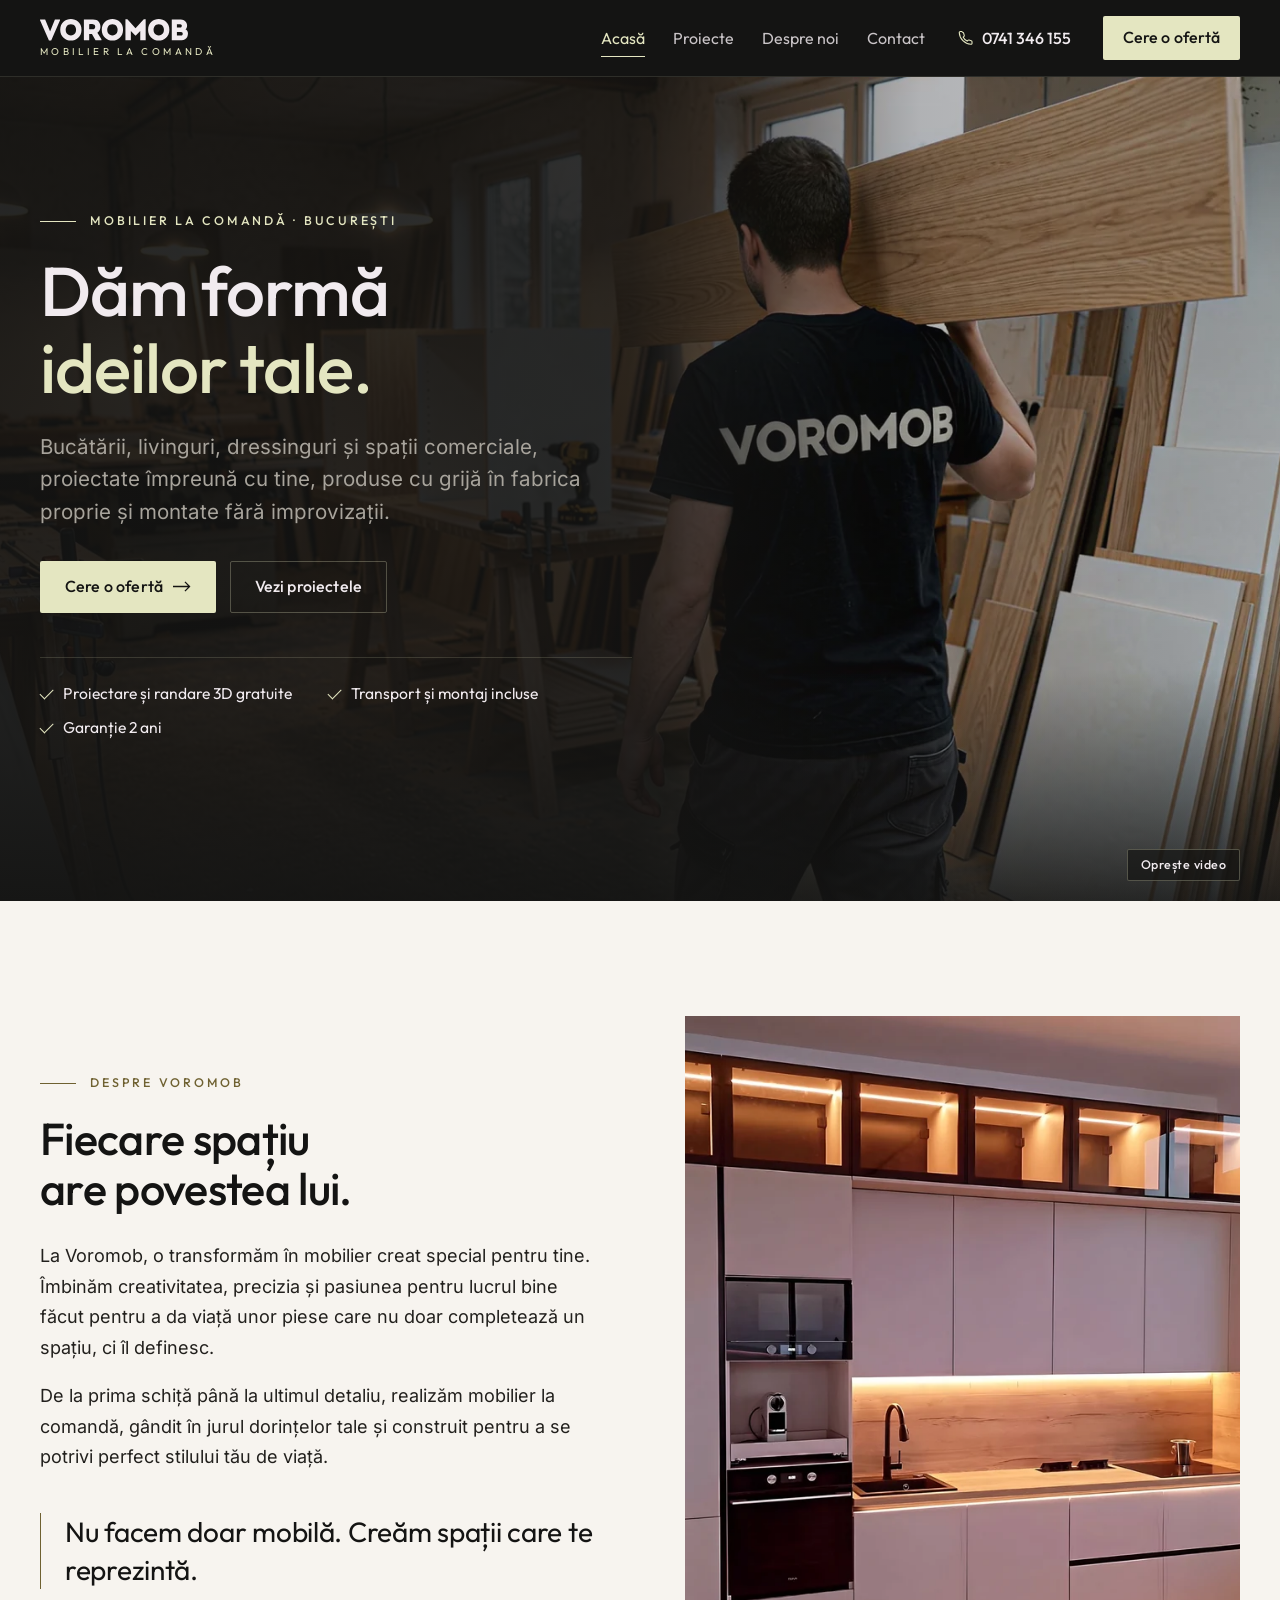
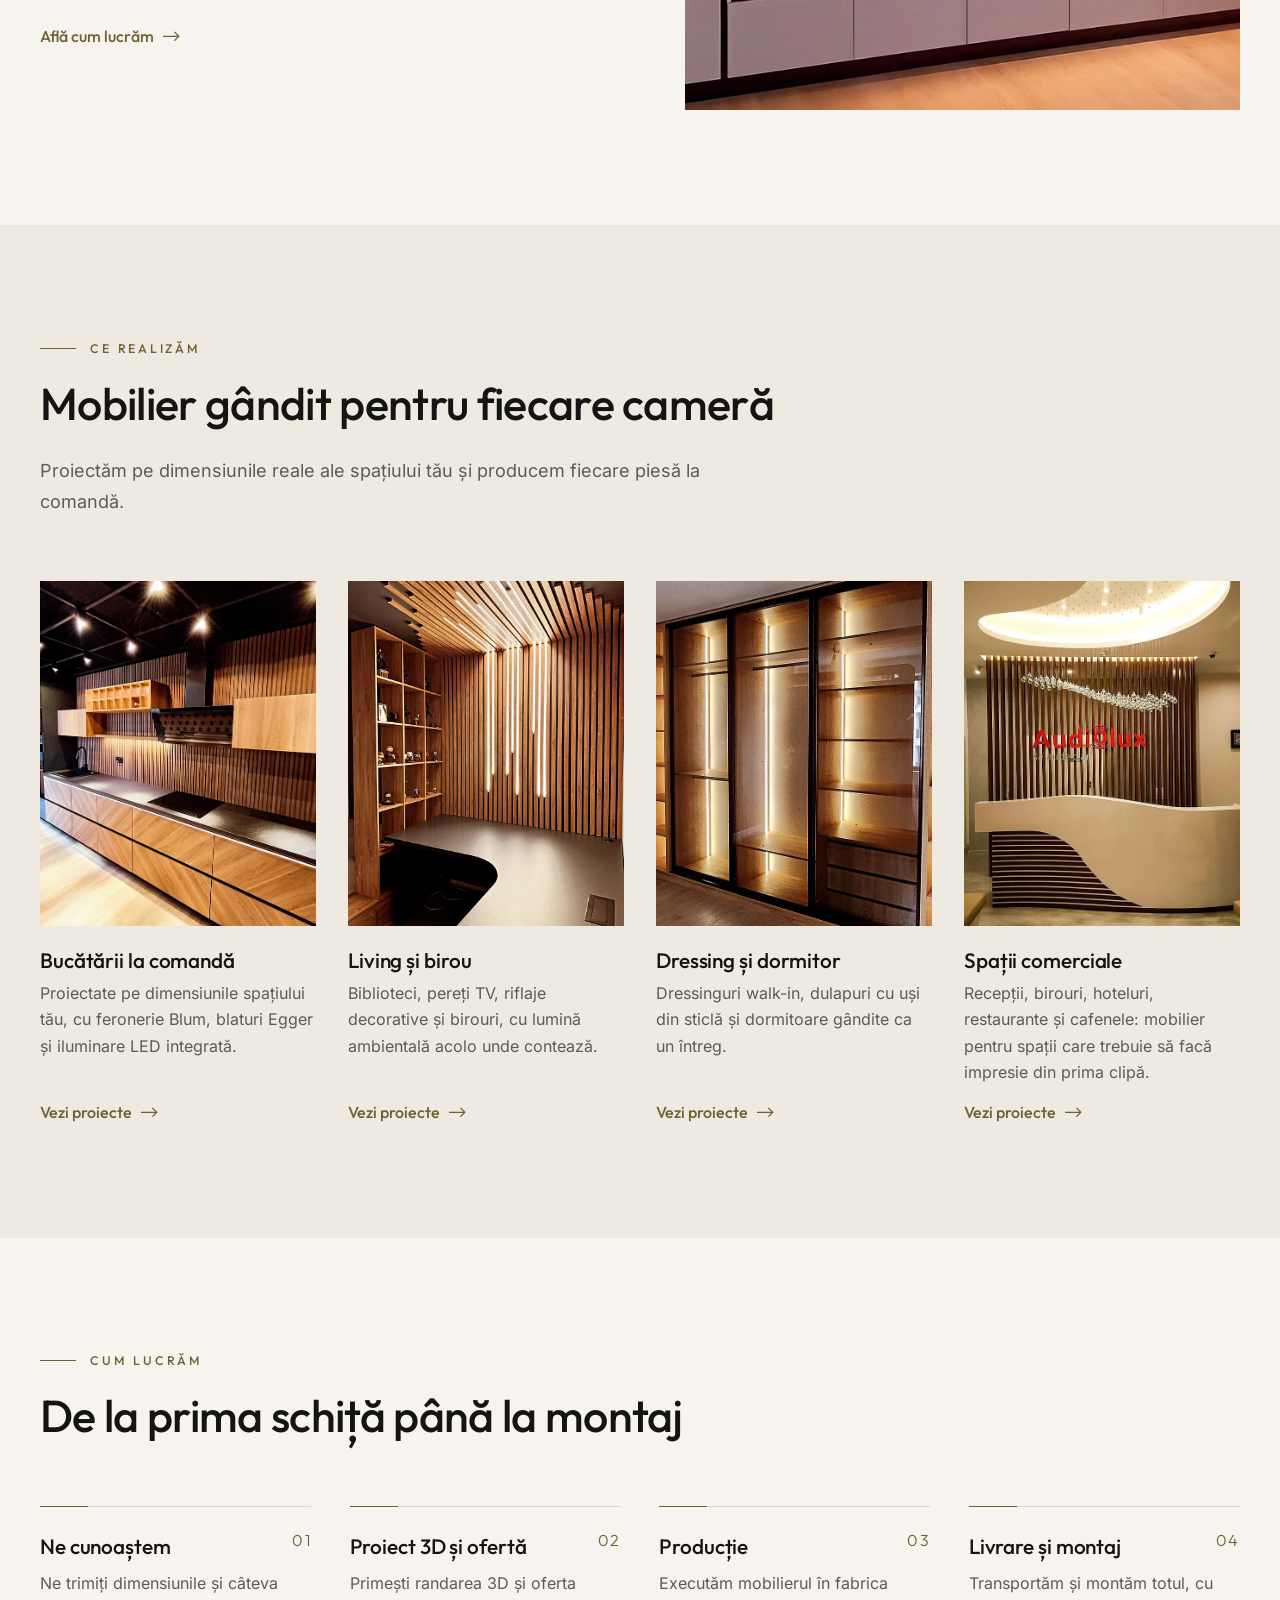
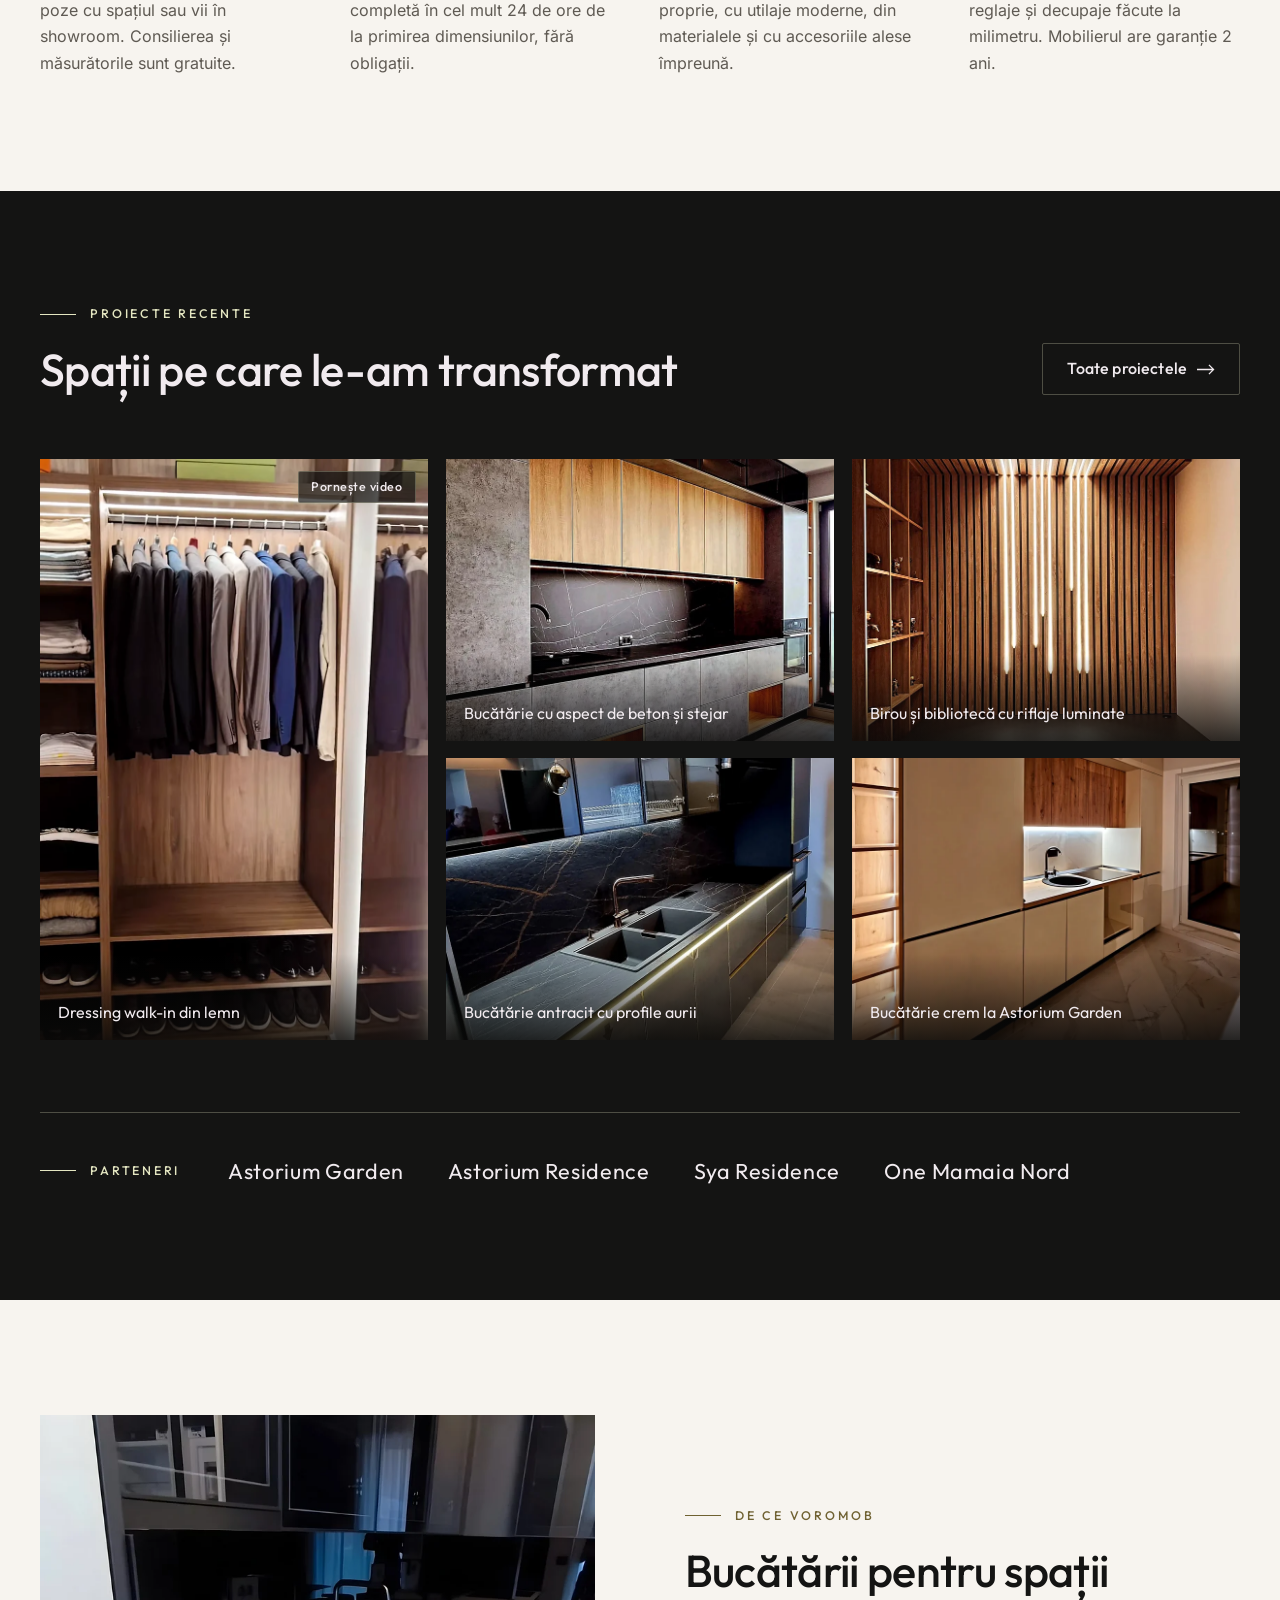
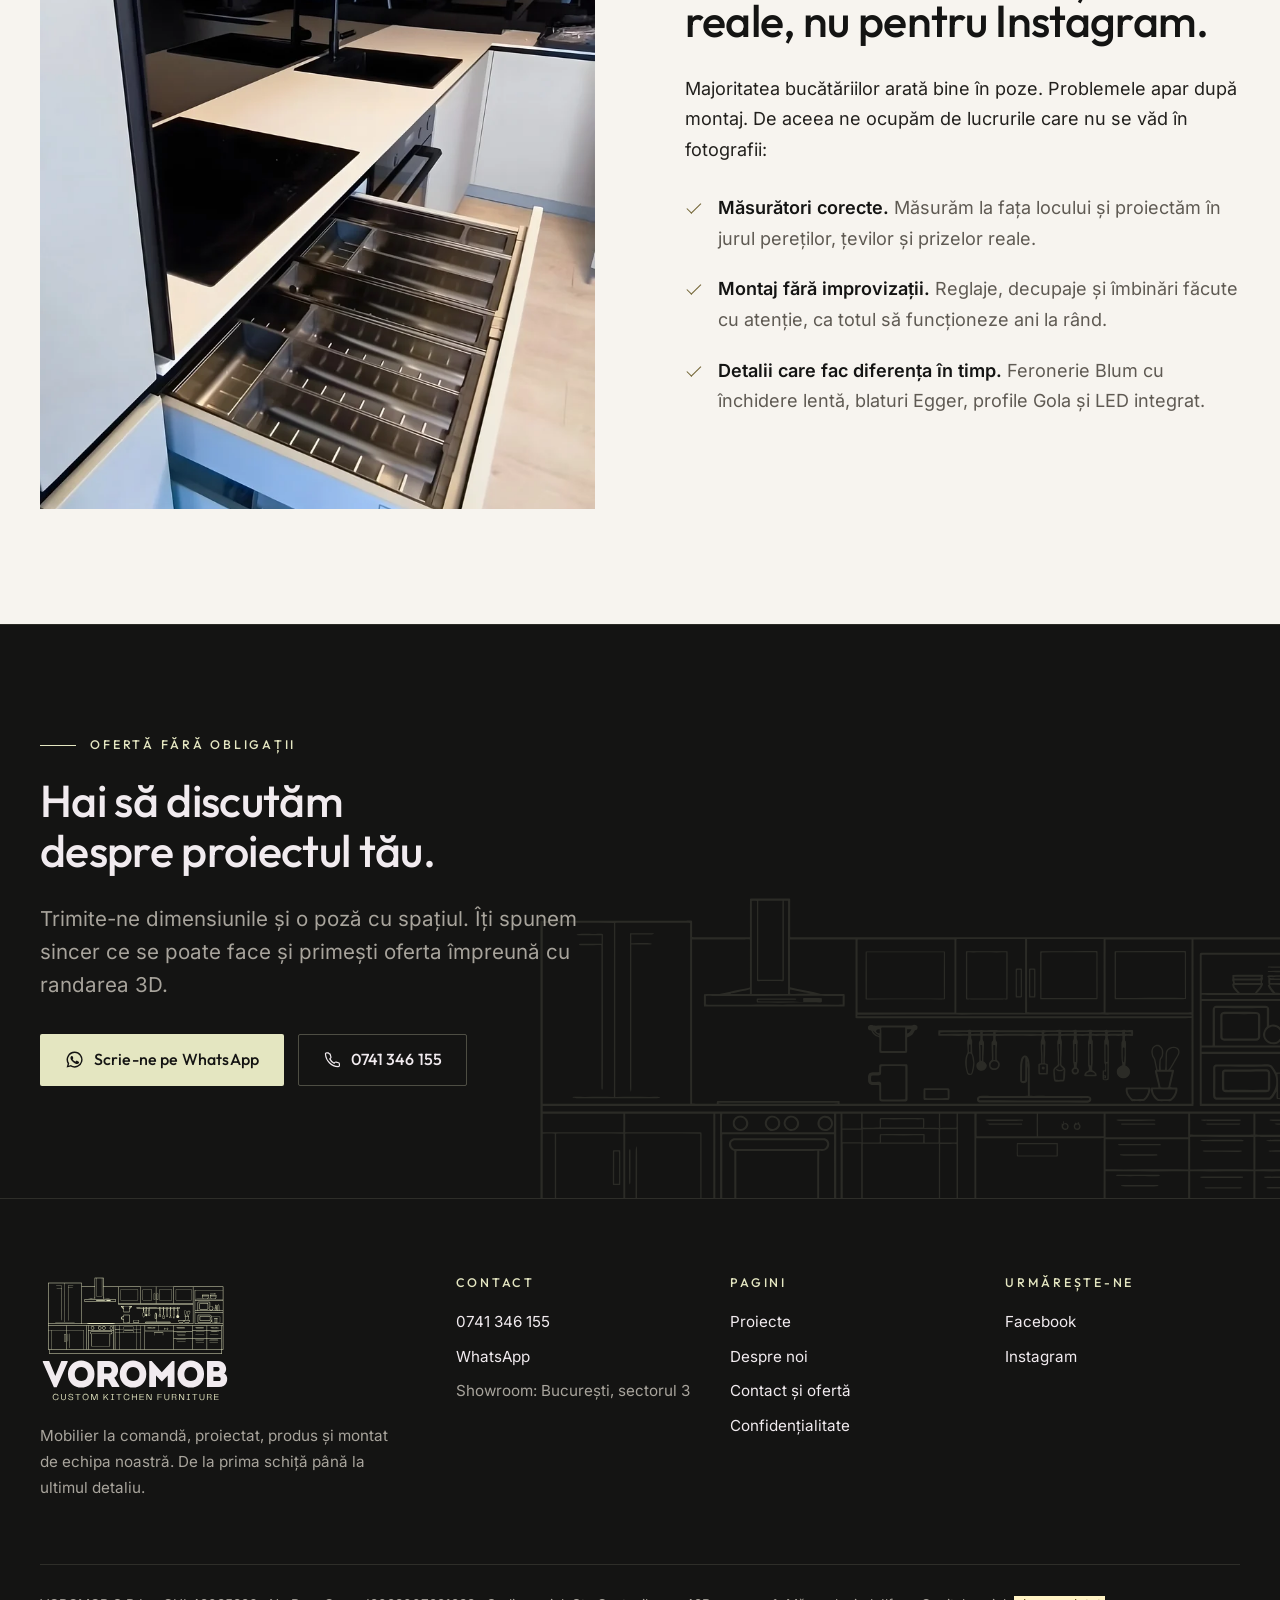
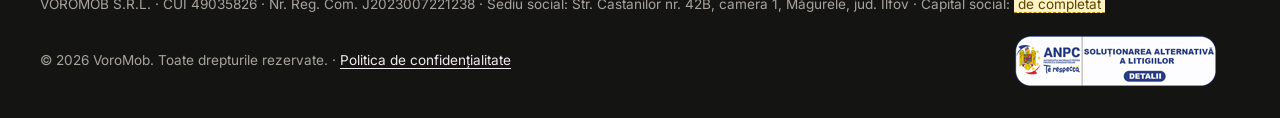
==== commit 7eec2f09: "preview 2026-10-24 20:35" ====
--- a/index.html
+++ b/index.html
@@ -212,6 +212,11 @@
         <figcaption><a href="proiecte.html#astorium-garden">Bucătărie crem la Astorium Garden</a></figcaption>
       </figure>
     </div>
+    <div class="partners">
+      <p class="eyebrow">Parteneri</p>
+      <ul class="partners-list">
+<li>Astorium Garden</li><li>Astorium Residence</li><li>Sya Residence</li><li>One Mamaia Nord</li>      </ul>
+    </div>
   </div>
 </section>
 
--- a/css/style.css
+++ b/css/style.css
@@ -320,6 +320,19 @@
   .mosaic { grid-template-columns: repeat(2, 1fr); grid-auto-rows: 13rem; }
 }
 
+/* ---------- partners (names only: the owner sent no logos) ---------- */
+.partners {
+  display: flex; flex-wrap: wrap; align-items: center; gap: 1.25rem 3rem;
+  margin-top: clamp(3rem, 6vw, 4.5rem); padding-top: clamp(2rem, 4vw, 2.75rem); border-top: 1px solid var(--gold-line);
+}
+.partners .eyebrow { margin: 0; }
+.partners-list { list-style: none; display: flex; flex-wrap: wrap; gap: .9rem 2.75rem; }
+.partners-list li { font: 400 clamp(1.1rem, 1.7vw, 1.35rem)/1.3 var(--display); letter-spacing: .03em; color: var(--cream); }
+/* below 780 px the four names no longer fit one row (3 + 1 looks broken): two columns while the longest name
+   (Astorium Residence, 163 px) fits on one line, then one */
+@media (max-width: 780px) { .partners-list { display: grid; grid-template-columns: 1fr 1fr; gap: .9rem 1.25rem; } }
+@media (max-width: 385px) { .partners-list { grid-template-columns: 1fr; gap: .6rem; } }
+
 /* ---------- checks list ---------- */
 .checks { list-style: none; display: grid; gap: 1.25rem; margin-top: 1.75rem; max-width: 36rem; }
 .checks li { position: relative; padding-left: 2.1rem; color: var(--muted); }
